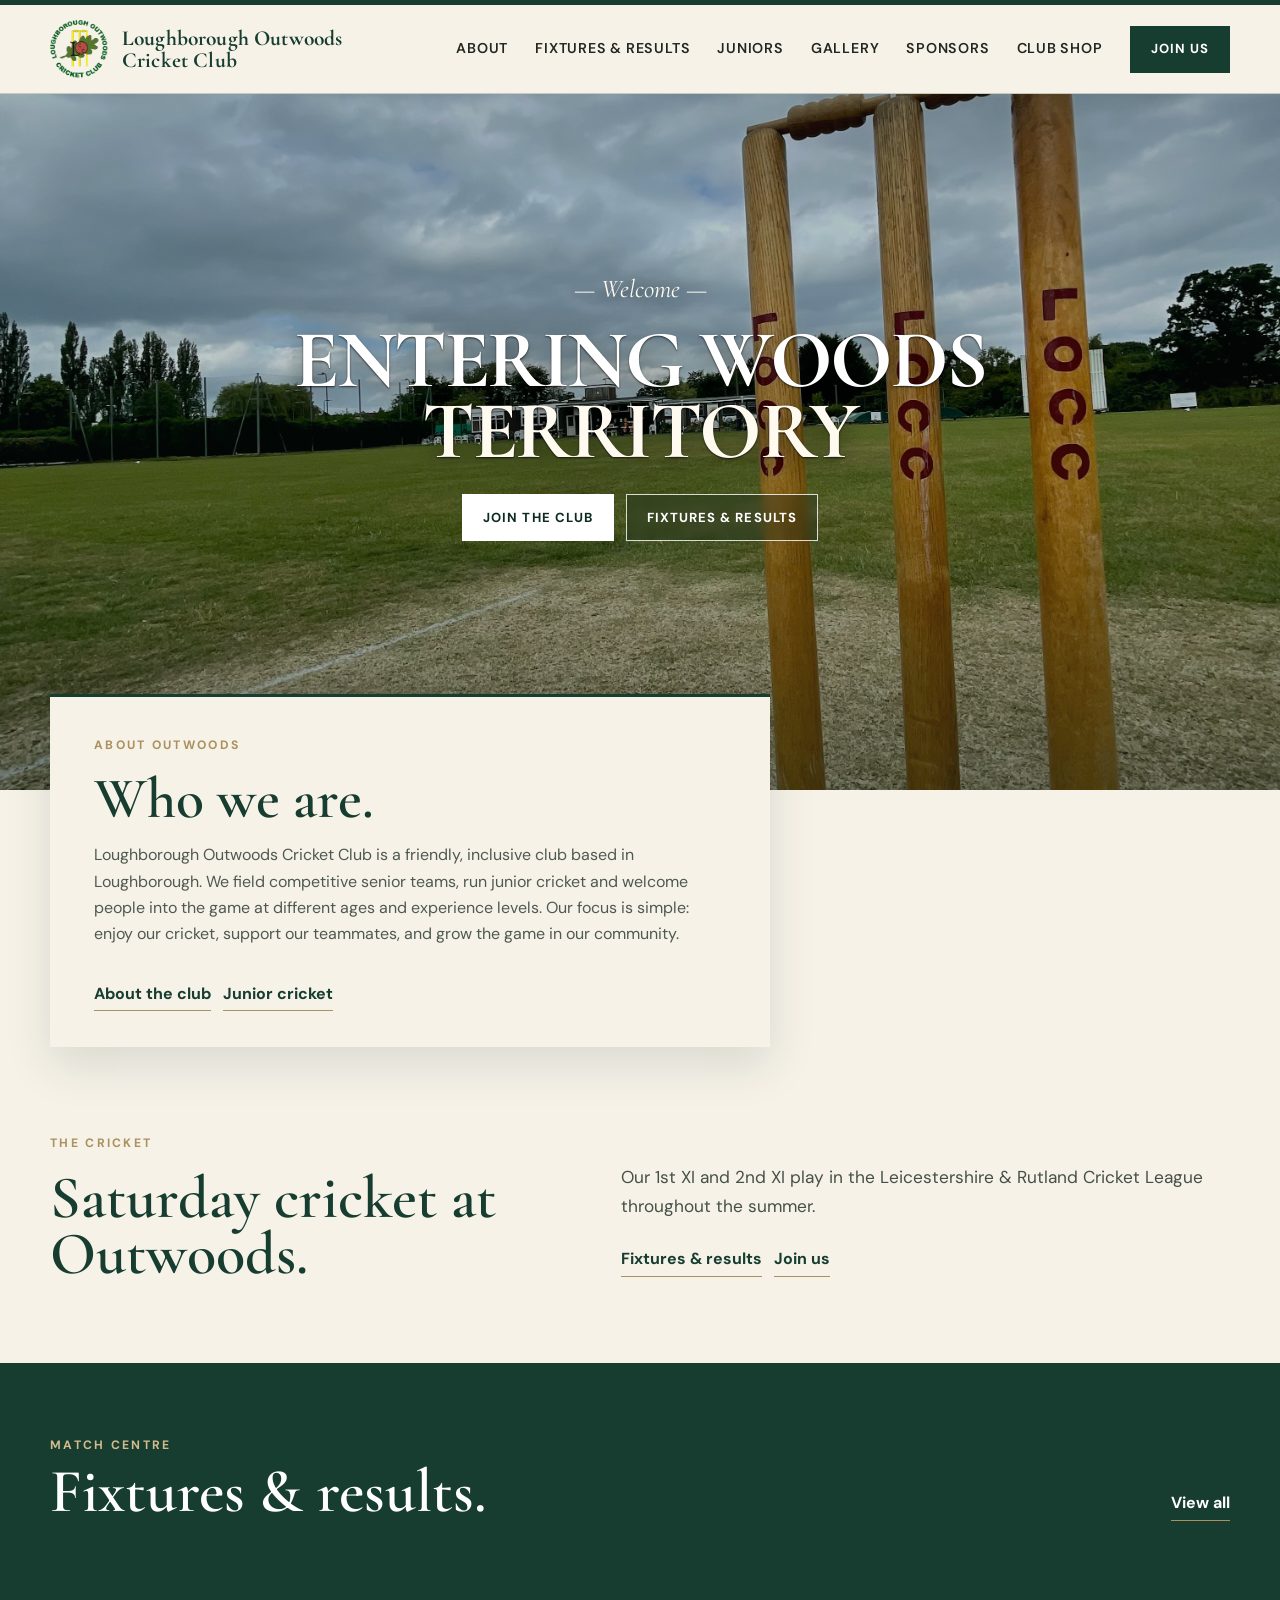
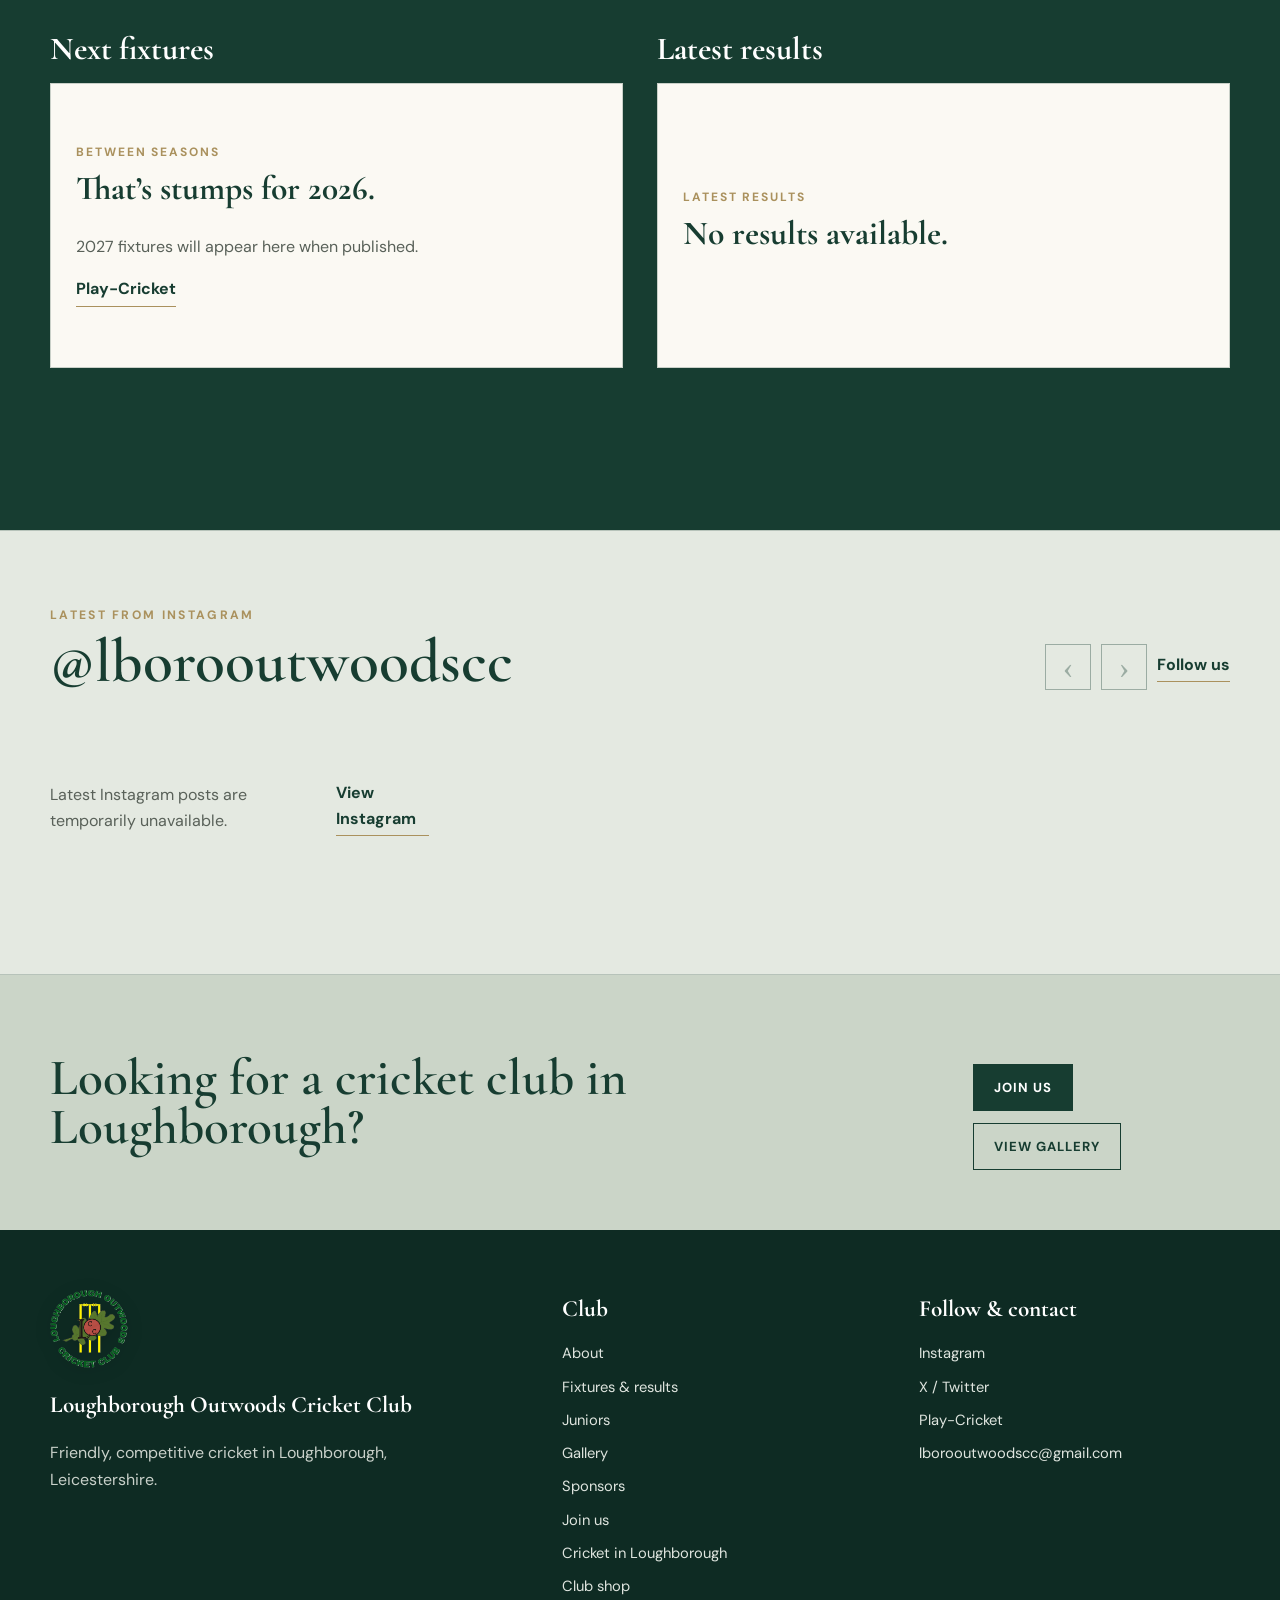
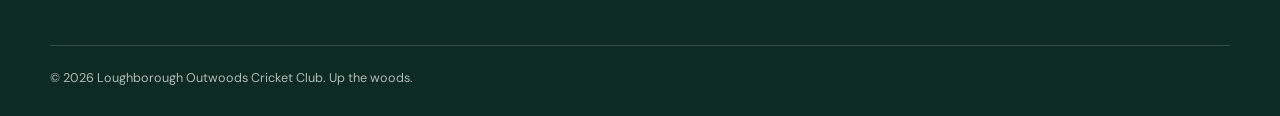
==== index.html @ c8606544 "Refine fixtures and results rounds" ====
<!doctype html>
<html lang="en-GB">
<head>
  <meta charset="utf-8" />
  <meta name="viewport" content="width=device-width,initial-scale=1" />
  <title>Loughborough Outwoods Cricket Club | Cricket in Loughborough</title>
  <meta name="description" content="Friendly, inclusive cricket in Loughborough with two senior Saturday teams and junior cricket at Nanpantan Sports Ground. New players and families are welcome." />
  <meta name="theme-color" content="#173d31" />
  <meta name="robots" content="index,follow" />
  <link rel="canonical" href="https://outwoodscc.co.uk/" />
  <link rel="icon" href="assets/images/logo/logo.png" type="image/png" />
  <link rel="apple-touch-icon" href="assets/images/logo/logo.png" />
  <meta property="og:title" content="Loughborough Outwoods Cricket Club" />
  <meta property="og:description" content="Friendly, competitive cricket in Loughborough. Senior and junior cricket at Outwoods." />
  <meta property="og:type" content="website" />
  <meta property="og:url" content="https://outwoodscc.co.uk/" />
  <meta property="og:image" content="https://outwoodscc.co.uk/assets/images/hero/Hero.jpg" />
  <meta property="og:image:alt" content="Loughborough Outwoods Cricket Club ground" />
  <meta name="twitter:card" content="summary_large_image" />
  <meta name="twitter:title" content="Loughborough Outwoods Cricket Club" />
  <meta name="twitter:description" content="Friendly, competitive cricket in Loughborough. Senior and junior cricket at Outwoods." />
  <meta name="twitter:image" content="https://outwoodscc.co.uk/assets/images/hero/Hero.jpg" />
  <link rel="stylesheet" href="assets/styles.css" />
  <link rel="stylesheet" href="assets/visual.css" />
  <link rel="stylesheet" href="assets/polish.css" />
  <link rel="stylesheet" href="assets/cricket.css" />
  <script type="application/ld+json">{"@context":"https://schema.org","@type":"SportsClub","name":"Loughborough Outwoods Cricket Club","sport":"Cricket","email":"lborooutwoodscc@gmail.com","url":"https://outwoodscc.co.uk/","sameAs":["https://www.instagram.com/lborooutwoodscc","https://x.com/lborooutwoodscc","https://loughboroughoutwoods.play-cricket.com/"],"address":{"@type":"PostalAddress","streetAddress":"Watermead Lane","addressLocality":"Loughborough","postalCode":"LE11 3TN","addressRegion":"Leicestershire","addressCountry":"GB"}}</script>
</head>
<body>
<a class="skip-link" href="#main">Skip to main content</a>
<div class="accent-rule"></div>
<header class="site-header"><div class="wrap nav"><a class="brand" href="index.html" aria-label="Loughborough Outwoods Cricket Club home" aria-current="page"><span class="brand-mark">LOCC</span><span class="brand-name">Loughborough Outwoods<br>Cricket Club</span></a><button class="menu-btn" aria-expanded="false" aria-label="Open navigation">Menu</button><nav class="nav-links" aria-label="Main navigation"><a href="about.html">About</a><a href="/cricket/">Fixtures &amp; Results</a><a href="/juniors/">Juniors</a><a href="gallery.html">Gallery</a><a href="sponsors.html">Sponsors</a><a href="https://iconsports.co.uk/my-club-zone/my-club-zone-cricket/loughborough-outwoods-cc-teamwear" target="_blank" rel="noreferrer">Club shop</a><a href="join.html" class="btn">Join us</a></nav></div></header>
<main id="main">
  <section class="home-hero" aria-label="Loughborough Outwoods Cricket Club home ground"><div class="home-hero-media"><img src="assets/images/hero/Hero.jpg" alt="Loughborough Outwoods Cricket Club ground and Outwoods stumps" fetchpriority="high" decoding="async" /></div><div class="wrap home-hero-inner"><span class="home-welcome">— Welcome —</span><h1 class="home-title"><span>Entering Woods</span><span class="woods-line">Territory</span></h1><div class="home-hero-actions"><a class="btn" href="join.html">Join the club</a><a class="btn light" href="https://loughboroughoutwoods.play-cricket.com/" target="_blank" rel="noreferrer">Fixtures &amp; results</a></div></div></section>
  <div class="home-about-wrap"><div class="home-about"><span class="kicker">About Outwoods</span><h2>Who we are.</h2><p>Loughborough Outwoods Cricket Club is a friendly, inclusive club based in Loughborough. We field competitive senior teams, run junior cricket and welcome people into the game at different ages and experience levels. Our focus is simple: enjoy our cricket, support our teammates, and grow the game in our community.</p><div class="hero-actions"><a class="text-link" href="about.html">About the club</a><a class="text-link" href="/juniors/">Junior cricket</a></div></div></div>
  <section class="home-intro"><div class="wrap home-intro-grid"><div class="home-copy"><span class="kicker">The cricket</span><h2>Saturday cricket at Outwoods.</h2></div><div class="home-intro-detail"><p class="lead">Our 1st XI and 2nd XI play in the Leicestershire &amp; Rutland Cricket League throughout the summer.</p><div class="hero-actions"><a class="text-link" href="https://loughboroughoutwoods.play-cricket.com/" target="_blank" rel="noreferrer">Fixtures &amp; results</a><a class="text-link" href="join.html">Join us</a></div></div></div></section>
  <section class="home-cricket" data-cricket-home aria-labelledby="home-cricket-title"><div class="wrap"><div class="home-section-head"><div><span class="kicker">Match centre</span><h2 id="home-cricket-title">Fixtures &amp; results.</h2></div><a class="text-link" href="/cricket/">View all</a></div><div class="home-rounds" data-home-match-grid><div class="cricket-loading">Loading fixtures and results…</div></div></div></section>
  <section class="home-instagram" data-instagram-feed data-feed-id="ApGbqhvJmQQHxa7rgjQ6">
    <div class="wrap">
      <div class="home-section-head"><div><span class="kicker">Latest from Instagram</span><h2>@lborooutwoodscc</h2></div><div class="instagram-head-actions"><button class="instagram-arrow" type="button" data-instagram-prev aria-label="Previous Instagram posts">‹</button><button class="instagram-arrow" type="button" data-instagram-next aria-label="Next Instagram posts">›</button><a class="text-link" href="https://www.instagram.com/lborooutwoodscc" target="_blank" rel="noreferrer">Follow us</a></div></div>
      <div class="instagram-track" data-instagram-track aria-live="polite"><p class="instagram-loading">Loading latest posts…</p></div>
    </div>
  </section>
  <section class="home-footer-cta"><div class="wrap"><h2>Looking for a cricket club in Loughborough?</h2><div class="hero-actions"><a class="btn" href="join.html">Join us</a><a class="btn light" href="gallery.html">View gallery</a></div></div></section>
</main>
<footer><div class="wrap footer-grid"><div><img class="logo-footer" src="assets/images/logo/logo.png" alt="Loughborough Outwoods Cricket Club logo" loading="lazy" decoding="async"><h3>Loughborough Outwoods Cricket Club</h3><p>Friendly, competitive cricket in Loughborough, Leicestershire.</p></div><div><h3>Club</h3><div class="footer-links"><a href="about.html">About</a><a href="/juniors/">Juniors</a><a href="gallery.html">Gallery</a><a href="sponsors.html">Sponsors</a><a href="join.html">Join us</a><a href="/cricket-club-loughborough/">Cricket in Loughborough</a><a href="https://iconsports.co.uk/my-club-zone/my-club-zone-cricket/loughborough-outwoods-cc-teamwear" target="_blank" rel="noreferrer">Club shop</a></div></div><div><h3>Follow &amp; contact</h3><div class="footer-links"><a href="https://www.instagram.com/lborooutwoodscc" target="_blank" rel="noreferrer">Instagram</a><a href="https://x.com/lborooutwoodscc" target="_blank" rel="noreferrer">X / Twitter</a><a href="https://loughboroughoutwoods.play-cricket.com/" target="_blank" rel="noreferrer">Play-Cricket</a><a href="mailto:lborooutwoodscc@gmail.com">lborooutwoodscc@gmail.com</a></div></div></div><div class="wrap micro">© <span data-year></span> Loughborough Outwoods Cricket Club. Up the woods.</div></footer>
<script src="assets/site.js"></script><script src="assets/cricket.js"></script>
</body></html>
---- assets/styles.css ----
@import url('https://fonts.googleapis.com/css2?family=Cormorant+Garamond:ital,wght@0,500;0,600;0,700;1,600&family=DM+Sans:wght@400;500;600;700&display=swap');

:root{
  --forest:#173d31;
  --forest-deep:#0e2b23;
  --sage:#cbd5c8;
  --sage-light:#e4e9e1;
  --ivory:#f6f2e8;
  --paper:#fbf9f3;
  --ink:#232721;
  --muted:#6f766e;
  --brass:#aa915d;
  --burgundy:#71343a;
  --rule:rgba(23,61,49,.22);
  --max:1180px;
}

*{box-sizing:border-box}
html{scroll-behavior:smooth}
body{margin:0;background:var(--ivory);color:var(--ink);font-family:'DM Sans',Arial,sans-serif;line-height:1.65;-webkit-font-smoothing:antialiased}
a{color:inherit}
img{max-width:100%;display:block}
.wrap{width:min(var(--max),calc(100% - 42px));margin:auto}

.accent-rule{height:5px;background:var(--forest)}
.site-header{position:sticky;top:0;z-index:30;background:rgba(246,242,232,.96);backdrop-filter:blur(12px);border-bottom:1px solid var(--rule)}
.nav{min-height:88px;display:flex;align-items:center;justify-content:space-between;gap:30px}
.brand{display:flex;align-items:center;gap:14px;text-decoration:none;color:var(--forest);font-weight:700;letter-spacing:.01em}
.brand-mark{width:58px;height:58px;background:url('images/logo/logo.png') center/contain no-repeat;flex:0 0 auto;font-size:0}
.brand-name{font-family:'Cormorant Garamond',Georgia,serif;font-size:1.34rem;line-height:1.05;font-weight:700}
.nav-links{display:flex;gap:27px;align-items:center;font-size:.89rem;font-weight:600;letter-spacing:.055em;text-transform:uppercase}
.nav-links a{text-decoration:none;position:relative}
.nav-links>a:not(.btn)::after{content:'';position:absolute;left:0;right:100%;bottom:-7px;height:1px;background:var(--forest);transition:right .2s ease}
.nav-links>a:not(.btn):hover::after{right:0}
.menu-btn{display:none;border:1px solid var(--forest);background:transparent;color:var(--forest);padding:10px 13px;font:inherit;font-weight:700;text-transform:uppercase;letter-spacing:.08em}

.btn{display:inline-flex;align-items:center;justify-content:center;min-height:47px;padding:11px 20px;border:1px solid var(--forest);background:var(--forest);color:#fff;text-decoration:none;font-size:.82rem;font-weight:700;text-transform:uppercase;letter-spacing:.08em;transition:background .2s,color .2s,transform .2s}
.btn:hover{background:var(--forest-deep);transform:translateY(-1px)}
.btn.light{background:transparent;color:var(--forest)}
.btn.light:hover{background:var(--forest);color:#fff}
.btn.sage{background:var(--sage);color:var(--forest);border-color:var(--sage)}
.btn.sage:hover{background:#b9c8b6}
.btn.brass{background:var(--brass);border-color:var(--brass);color:#fff}

.kicker{display:block;margin-bottom:17px;color:var(--brass);font-size:.76rem;font-weight:700;letter-spacing:.19em;text-transform:uppercase}
.display{font-family:'Cormorant Garamond',Georgia,serif;color:var(--forest);font-size:clamp(3.5rem,7vw,7rem);line-height:.86;letter-spacing:-.035em;margin:0;font-weight:600}
.display em{font-weight:600}
.lead{font-size:1.08rem;max-width:690px;color:#465047}

.hero-actions{display:flex;gap:12px;flex-wrap:wrap;margin-top:29px}
.heritage-hero{padding:62px 0 78px;overflow:hidden}
.heritage-hero-grid{display:grid;grid-template-columns:minmax(0,1fr) minmax(340px,.72fr);gap:76px;align-items:center}
.heritage-copy{padding:26px 0}
.heritage-title{font-family:'Cormorant Garamond',Georgia,serif;color:var(--forest);font-size:clamp(4.1rem,8.4vw,8.2rem);line-height:.76;letter-spacing:-.045em;font-weight:600;margin:0 0 30px}
.heritage-title span{display:block}
.heritage-title .territory{font-style:italic;color:var(--burgundy);margin-left:.45em}
.heritage-copy .hero-copy{font-size:1.1rem;max-width:590px;color:#465047}
.heritage-media{position:relative;padding:22px 0 22px 28px}
.heritage-photo{position:relative;max-width:460px;margin-left:auto;background:#fff;padding:12px;box-shadow:0 24px 55px rgba(20,43,35,.16)}
.heritage-photo img{width:100%;height:auto;max-height:650px;object-fit:contain;background:#ece9e0}
.heritage-photo::before{content:'';position:absolute;inset:24px auto -22px -28px;width:72%;background:var(--sage);z-index:-1}
.heritage-note{position:absolute;left:2px;bottom:7%;background:var(--forest);color:#fff;padding:12px 17px;font-family:'Cormorant Garamond',Georgia,serif;font-size:1.28rem;font-style:italic}

.club-strip{border-top:1px solid var(--rule);border-bottom:1px solid var(--rule);background:var(--paper)}
.club-strip-inner{min-height:82px;display:flex;align-items:center;justify-content:center;gap:34px;flex-wrap:wrap;color:var(--forest);font-size:.79rem;font-weight:700;letter-spacing:.11em;text-transform:uppercase;text-align:center}
.club-strip-inner span+span::before{content:'•';margin-right:34px;color:var(--brass)}

section{padding:84px 0}
.section-head{display:block;text-align:center;margin-bottom:44px}
.section-head h2,.section-title{font-family:'Cormorant Garamond',Georgia,serif;color:var(--forest);font-size:clamp(2.9rem,5.2vw,5rem);line-height:.92;letter-spacing:-.025em;margin:0;font-weight:600}
.section-head p{margin:14px auto 0;color:#586159;max-width:620px}

.intro-grid{display:grid;grid-template-columns:1.08fr .92fr;gap:72px;align-items:start}
.intro-copy p{font-size:1.1rem;margin-top:0}
.intro-aside{border-left:1px solid var(--brass);padding-left:28px}
.intro-aside p{margin:0 0 20px;color:#596159}
.text-link{color:var(--forest);font-weight:700;text-decoration:none;border-bottom:1px solid var(--brass);padding-bottom:3px}

.feature-row{display:grid;grid-template-columns:repeat(3,1fr);border-top:1px solid var(--rule);border-bottom:1px solid var(--rule)}
.feature{padding:32px 32px 32px 0}
.feature+.feature{border-left:1px solid var(--rule);padding-left:32px}
.feature h3{font-family:'Cormorant Garamond',Georgia,serif;color:var(--forest);font-size:1.75rem;margin:0 0 10px;font-weight:700}
.feature p{margin:0;color:#626a62}

.sage-section{background:var(--sage-light)}
.dark-section{background:var(--forest);color:#fff}
.dark-section .kicker{color:#d2bc8b}.dark-section .section-title,.dark-section h2{color:#fff}.dark-section p{color:#e1e7e1}
.two-col{display:grid;grid-template-columns:1fr 1fr;gap:72px;align-items:start}
.editorial-block{padding-top:7px}
.editorial-block h3{font-family:'Cormorant Garamond',Georgia,serif;color:var(--forest);font-size:2.2rem;line-height:1;margin:0 0 17px}
.dark-section .editorial-block h3{color:#fff}
.editorial-block p{max-width:520px}

.gallery{display:grid;grid-template-columns:1.2fr .8fr .8fr;grid-auto-rows:230px;gap:14px}
.gallery .ph{position:relative;background:#e5e3dc;overflow:hidden;border:1px solid var(--rule)}
.gallery .ph:first-child{grid-row:span 2}
.placeholder{height:100%;display:grid;place-items:center;color:#7c827b;text-transform:uppercase;letter-spacing:.1em;font-size:.74rem}
.gallery img{width:100%;height:100%;object-fit:cover}

.page-hero{padding:86px 0 58px;border-bottom:1px solid var(--rule);background:var(--paper);text-align:center}
.page-hero h1{font-family:'Cormorant Garamond',Georgia,serif;color:var(--forest);font-size:clamp(4rem,8vw,7.2rem);line-height:.86;letter-spacing:-.035em;margin:0 0 25px;font-weight:600}
.page-hero p{font-size:1.12rem;max-width:760px;color:#596159;margin-left:auto;margin-right:auto}

.panel{background:var(--paper);border-top:2px solid var(--forest);padding:30px 0}
.panel h3{font-family:'Cormorant Garamond',Georgia,serif;color:var(--forest);font-size:2.15rem;line-height:1;margin:0 0 15px}
.panel p{max-width:550px}.panel+.panel{margin-top:26px}
.panel.sage-panel{background:transparent;border-color:var(--brass)}

.link-cards{display:grid;grid-template-columns:repeat(3,1fr);gap:16px}
.link-card{background:var(--paper);border:1px solid var(--rule);padding:28px;text-decoration:none;transition:transform .18s,box-shadow .18s}
.link-card:hover{transform:translateY(-3px);box-shadow:0 12px 30px rgba(20,43,35,.08)}
.link-card h3{font-family:'Cormorant Garamond',Georgia,serif;color:var(--forest);font-size:1.8rem;margin:0 0 8px}
.link-card p{margin:0;color:#626a62}

.demo-form{display:grid;grid-template-columns:1fr 1fr;gap:18px}
.field{display:grid;gap:7px}.field.full{grid-column:1/-1}.field label{font-size:.79rem;font-weight:700;letter-spacing:.06em;text-transform:uppercase;color:var(--forest)}
.field input,.field select,.field textarea{width:100%;border:1px solid #aeb7ae;background:var(--paper);padding:13px 14px;font:inherit;color:var(--ink);border-radius:0}
.field input:focus,.field select:focus,.field textarea:focus{outline:2px solid var(--sage);border-color:var(--forest)}
.note{font-size:.86rem;color:var(--muted)}

.cta-band{background:var(--sage);border:0}
.cta-inner{display:grid;grid-template-columns:1fr auto;align-items:center;gap:50px}
.cta-inner h2{font-family:'Cormorant Garamond',Georgia,serif;color:var(--forest);font-size:clamp(3rem,5vw,5rem);line-height:.9;margin:0;font-weight:600}
.cta-inner p{max-width:450px;margin:0 0 16px}

.gallery-page-section{padding-top:64px}
.gallery-thumbs{columns:3;column-gap:18px}
.gallery-thumb{display:block;width:100%;margin:0 0 18px;padding:0;border:0;background:transparent;cursor:zoom-in;break-inside:avoid;overflow:hidden}
.gallery-thumb img{width:100%;height:auto;display:block;transition:transform .25s ease,opacity .25s ease}
.gallery-thumb:hover img{transform:scale(1.015);opacity:.93}
.gallery-follow{text-align:center;margin-top:36px}
.lightbox[hidden]{display:none}
.lightbox{position:fixed;inset:0;z-index:1000;background:rgba(7,18,14,.94);display:grid;grid-template-columns:84px minmax(0,1fr) 84px;align-items:center;padding:28px;color:#fff}
.lightbox-figure{margin:0;text-align:center;min-width:0}
.lightbox-figure img{display:block;max-width:100%;max-height:82vh;width:auto;height:auto;margin:0 auto;object-fit:contain;box-shadow:0 18px 50px rgba(0,0,0,.32)}
.lightbox-figure figcaption{margin-top:12px;font-size:.8rem;letter-spacing:.12em;color:#d7ddd8}
.lightbox-close,.lightbox-nav{border:0;background:transparent;color:#fff;cursor:pointer;font-family:Georgia,serif}
.lightbox-close{position:absolute;top:18px;right:24px;font-size:2.5rem;line-height:1;padding:8px}
.lightbox-nav{font-size:4.5rem;line-height:1;opacity:.8;padding:20px 8px}
.lightbox-nav:hover,.lightbox-close:hover{opacity:1;color:#d4bd89}
.lightbox-open{overflow:hidden}

footer{background:var(--forest-deep);color:#e7ebe5;padding:60px 0 28px}
.footer-grid{display:grid;grid-template-columns:1.5fr 1fr 1fr;gap:46px}
.logo-footer{width:78px;height:78px;object-fit:contain;margin-bottom:18px;filter:drop-shadow(0 3px 8px rgba(0,0,0,.18))}
.footer-grid h3{font-family:'Cormorant Garamond',Georgia,serif;color:#fff;font-size:1.45rem;margin:0 0 13px}
.footer-grid p{color:#c9d1ca;max-width:390px}
.footer-links{display:grid;gap:9px}
.footer-links a{color:#dfe5df;text-decoration:none;font-size:.92rem}
.footer-links a:hover{color:#fff;text-decoration:underline}
.micro{border-top:1px solid rgba(255,255,255,.15);padding-top:22px;margin-top:46px;font-size:.79rem;color:#aebbb2}

@media(max-width:900px){
  .nav-links{display:none;position:absolute;top:88px;left:0;right:0;background:var(--ivory);border-bottom:1px solid var(--rule);padding:24px;flex-direction:column;align-items:flex-start}
  .nav-links.open{display:flex}.menu-btn{display:block}
  .heritage-hero-grid,.intro-grid,.two-col{grid-template-columns:1fr;gap:34px}
  .heritage-media{max-width:560px;width:100%;margin:auto}.heritage-photo{margin:auto}
  .feature-row,.link-cards{grid-template-columns:1fr}.feature+.feature{border-left:0;border-top:1px solid var(--rule);padding-left:0}.feature{padding:26px 0}
  .gallery{grid-template-columns:1fr 1fr}.gallery .ph:first-child{grid-column:1/-1;grid-row:span 1;height:360px}
  .cta-inner{grid-template-columns:1fr}.footer-grid{grid-template-columns:1fr 1fr}.footer-grid>div:first-child{grid-column:1/-1}
  .gallery-thumbs{columns:2}.lightbox{grid-template-columns:64px minmax(0,1fr) 64px;padding:20px}.lightbox-nav{font-size:3.5rem}
}

@media(max-width:560px){
  .wrap{width:min(var(--max),calc(100% - 28px))}.brand-name{display:none}.brand-mark{width:52px;height:52px}.nav{min-height:78px}.nav-links{top:78px}
  .heritage-hero{padding:40px 0 58px}.heritage-title{font-size:clamp(4rem,18vw,6rem)}.heritage-title .territory{margin-left:.15em}.heritage-media{padding-left:12px}.heritage-photo::before{left:-12px;bottom:-14px}.heritage-note{left:-2px;font-size:1.1rem}
  .club-strip-inner{display:grid;gap:0;padding:16px 0}.club-strip-inner span{padding:6px}.club-strip-inner span+span::before{display:none}
  section{padding:62px 0}.gallery{grid-template-columns:1fr;grid-auto-rows:270px}.gallery .ph:first-child{grid-column:auto;height:auto}
  .demo-form{grid-template-columns:1fr}.field.full{grid-column:auto}.hero-actions{display:grid}.btn{width:100%}.footer-grid{grid-template-columns:1fr}.footer-grid>div:first-child{grid-column:auto}
  .gallery-thumbs{columns:1}.lightbox{grid-template-columns:44px minmax(0,1fr) 44px;padding:14px}.lightbox-nav{font-size:2.8rem;padding:10px 2px}.lightbox-close{top:8px;right:10px;font-size:2.2rem}.lightbox-figure img{max-height:78vh}
}
---- assets/visual.css ----
/* Homepage: streamlined heritage editorial treatment */
.home-hero{position:relative;min-height:74vh;display:flex;align-items:flex-start;overflow:hidden;background:var(--forest-deep);color:#fff}
.home-hero-media{position:absolute;inset:0;z-index:0}
.home-hero-media::after{content:'';position:absolute;inset:0;background:linear-gradient(180deg,rgba(8,26,21,.34) 0%,rgba(8,26,21,.18) 40%,rgba(8,26,21,.52) 100%)}
.home-hero-media img{width:100%;height:100%;object-fit:cover;object-position:center 54%}
.home-hero-inner{position:relative;z-index:1;width:100%;padding:90px 0 165px;text-align:center}
.home-welcome{display:block;margin-bottom:15px;font-family:'Cormorant Garamond',Georgia,serif;font-size:clamp(1.25rem,2vw,1.75rem);font-style:italic;color:#fffaf0;text-shadow:0 3px 18px rgba(0,0,0,.42)}
.home-title{margin:0 auto;color:#fff;font-family:'Cormorant Garamond',Georgia,serif;font-size:clamp(3rem,6.4vw,6.35rem);line-height:.86;letter-spacing:-.03em;font-weight:700;text-transform:uppercase;text-shadow:0 5px 28px rgba(0,0,0,.58),0 1px 2px rgba(0,0,0,.7)}
.home-title span{display:block}.home-title .woods-line{color:#fffaf0}
.home-hero-actions{display:flex;justify-content:center;gap:12px;flex-wrap:wrap;margin-top:28px}
.home-hero .btn{border-color:#fff;background:#fff;color:var(--forest-deep)}
.home-hero .btn:hover{background:var(--ivory);color:var(--forest-deep)}
.home-hero .btn.light{background:rgba(10,31,25,.28);border-color:rgba(255,255,255,.82);color:#fff;backdrop-filter:blur(4px)}
.home-hero .btn.light:hover{background:#fff;color:var(--forest-deep)}
.home-about-wrap{position:relative;z-index:3;margin-top:-96px}
.home-about{width:min(720px,calc(100% - 52px));margin-left:max(26px,calc((100vw - var(--max))/2));background:var(--ivory);border-top:3px solid var(--forest);padding:38px 44px 36px;box-shadow:0 18px 44px rgba(18,42,33,.12)}
.home-about h2{font-family:'Cormorant Garamond',Georgia,serif;color:var(--forest);font-size:clamp(2.6rem,4.5vw,4rem);line-height:.94;margin:0 0 16px;font-weight:600}
.home-about p{font-size:1rem;max-width:650px;margin:0 0 15px;color:#4f5951}
.home-about .text-link{display:inline-block;margin-top:4px}
.home-intro{padding-top:86px;padding-bottom:82px}
.home-intro-grid{display:grid;grid-template-columns:.9fr 1.1fr;gap:72px;align-items:center}
.home-copy h2{font-family:'Cormorant Garamond',Georgia,serif;color:var(--forest);font-size:clamp(2.8rem,4.7vw,4.8rem);line-height:.92;margin:0;font-weight:600}
.home-intro-detail{padding-top:26px}
.home-intro-detail .lead{margin-top:0;margin-bottom:0}
.home-intro-detail .hero-actions{margin-top:26px}

/* Dynamic Instagram */
.home-instagram{padding:74px 0;background:var(--sage-light);border-top:1px solid var(--rule);border-bottom:1px solid var(--rule)}
.home-section-head{display:flex;align-items:flex-end;justify-content:space-between;gap:28px;margin-bottom:28px}
.home-section-head .kicker{margin-bottom:9px}
.home-section-head h2{font-family:'Cormorant Garamond',Georgia,serif;color:var(--forest);font-size:clamp(2.7rem,4.8vw,4.6rem);line-height:.92;margin:0;font-weight:600}
.instagram-head-actions{display:flex;align-items:center;gap:10px;flex-wrap:wrap;justify-content:flex-end}
.instagram-arrow{width:46px;height:46px;border:1px solid var(--forest);background:transparent;color:var(--forest);font-family:Georgia,serif;font-size:2rem;line-height:1;cursor:pointer;display:grid;place-items:center}
.instagram-arrow:hover{background:var(--forest);color:#fff}.instagram-arrow:disabled{opacity:.35;cursor:default}
.instagram-track{display:grid;grid-auto-flow:column;grid-auto-columns:calc((100% - 44px)/3);gap:22px;overflow-x:auto;scroll-snap-type:x mandatory;scrollbar-width:none;padding-bottom:2px}
.instagram-track::-webkit-scrollbar{display:none}
.instagram-card{display:block;position:relative;aspect-ratio:1/1;overflow:hidden;background:var(--paper);border:1px solid var(--rule);scroll-snap-align:start;text-decoration:none}
.instagram-card img{width:100%;height:100%;object-fit:cover;transition:transform .28s ease,opacity .28s ease}
.instagram-card:hover img{transform:scale(1.02);opacity:.94}
.instagram-card::after{content:'↗';position:absolute;right:12px;bottom:12px;width:32px;height:32px;display:grid;place-items:center;background:rgba(14,43,35,.88);color:#fff;font-size:.95rem}
.instagram-loading,.instagram-error{margin:0;color:#596159;grid-column:1/-1}

/* Homepage gallery teaser */
.home-gallery-preview{padding:62px 0 78px;background:var(--paper)}
.home-gallery-preview-head{display:flex;align-items:center;justify-content:space-between;gap:24px;margin-bottom:22px}
.home-gallery-preview-head .kicker{margin:0}
.home-gallery-preview-grid{display:grid;grid-template-columns:1fr 1fr;gap:22px;align-items:start}
.home-gallery-preview-grid a{display:block;overflow:hidden;background:var(--ivory);border:1px solid var(--rule)}
.home-gallery-preview-grid img{display:block;width:100%;height:360px;object-fit:cover;transition:transform .28s ease}
.home-gallery-preview-grid a:hover img{transform:scale(1.015)}
.home-footer-cta{padding:60px 0;background:var(--sage)}
.home-footer-cta .wrap{display:flex;align-items:center;justify-content:space-between;gap:32px}
.home-footer-cta h2{font-family:'Cormorant Garamond',Georgia,serif;color:var(--forest);font-size:clamp(2.5rem,4vw,4rem);line-height:.95;margin:0;font-weight:600}

/* Dedicated gallery */
.gallery-page-section{padding-top:62px;padding-bottom:78px;background:var(--paper)}
.gallery-follow{margin-top:38px;padding-top:28px;border-top:1px solid var(--rule);display:flex;align-items:center;justify-content:center;gap:18px;flex-wrap:wrap;text-align:center}
.gallery-follow p{margin:0;color:#596159}

/* Sponsor showcase */
.sponsor-showcase-section{padding-top:62px;padding-bottom:84px}
.sponsor-showcase{display:grid;grid-template-columns:repeat(2,minmax(0,1fr));gap:0 64px;border-top:1px solid var(--rule)}
.sponsor-mark{min-height:250px;display:flex;align-items:center;justify-content:center;padding:36px 24px;border-bottom:1px solid var(--rule)}
.sponsor-mark img{display:block;max-width:88%;max-height:185px;width:auto;height:auto;object-fit:contain}
.sponsorship-section{padding-top:78px;padding-bottom:78px}
.sponsorship-section .two-col{align-items:start}
.sponsorship-section .editorial-block{padding-top:0}
.sponsor-simple-list{list-style:none;padding:0;margin:25px 0 30px;border-top:1px solid rgba(255,255,255,.18)}
.sponsor-simple-list li{padding:13px 0;border-bottom:1px solid rgba(255,255,255,.18);color:#e2e8e3}
.sponsor-contact-light a{color:#fff}

/* About page */
.about-simple{max-width:800px;text-align:center}
.about-simple .kicker{text-align:center;margin-bottom:24px}
.about-lead{margin:0 auto;font-size:1.12rem;line-height:1.8;color:#4f5951;max-width:760px}
.about-simple .values-list{max-width:700px;margin:0 auto;text-align:left}
.values-list{display:grid;gap:14px;margin-top:24px}.value-item{padding-top:14px;border-top:1px solid var(--rule)}.value-item strong{display:block;color:var(--forest);font-family:'Cormorant Garamond',Georgia,serif;font-size:1.45rem;margin-bottom:3px}.value-item span{color:#5e675f}
.contacts-grid{display:grid;grid-template-columns:repeat(4,1fr);gap:30px}.contacts-grid-seven{align-items:start}.contact-person{border-top:1px solid var(--brass);padding-top:16px;min-width:0}.contact-person .role{font-size:.72rem;font-weight:700;letter-spacing:.1em;text-transform:uppercase;color:var(--muted)}.contact-person h3{font-family:'Cormorant Garamond',Georgia,serif;color:var(--forest);font-size:1.65rem;line-height:1;margin:7px 0 8px}.contact-person p{margin:4px 0;color:#646c65;font-size:.87rem;overflow-wrap:anywhere}.contact-person a{text-decoration:none}.contact-person a:hover{text-decoration:underline}
.map-frame{width:100%;height:470px;border:1px solid var(--rule);background:#ddd;overflow:hidden}.map-frame iframe{width:100%;height:100%;border:0;display:block}.map-actions{margin-top:18px;text-align:center}

/* Join page */
.join-simple{max-width:1100px;margin:auto}
.join-primary-grid{display:grid;grid-template-columns:1fr 1fr;gap:28px;align-items:stretch}
.join-primary-card{background:var(--sage-light);border-top:2px solid var(--forest);padding:34px 36px;min-height:100%;display:flex;flex-direction:column}
.join-primary-card .kicker{margin-bottom:18px}
.join-primary-card h2{font-family:'Cormorant Garamond',Georgia,serif;color:var(--forest);font-size:clamp(2.7rem,4.5vw,4.4rem);line-height:.95;margin:0 0 14px;font-weight:600}
.join-primary-card p{margin:0;color:#596159;max-width:520px}
.whatsapp-panel{margin-top:26px;display:grid;grid-template-columns:210px 1fr;gap:28px;align-items:center}
.whatsapp-panel img{width:210px;height:210px;object-fit:contain;background:#fff;padding:10px;display:block;border:1px solid var(--rule)}
.whatsapp-btn{background:#1f7a4d;border-color:#1f7a4d}.whatsapp-btn:hover{background:#17613d}
.instagram-primary{justify-content:center}.instagram-primary .instagram-btn{margin-top:28px;align-self:flex-start}
.join-secondary{margin-top:58px;padding-top:32px;border-top:1px solid var(--rule)}
.join-secondary>.kicker{text-align:center;margin-bottom:22px}
.join-secondary-list{max-width:900px;margin:0 auto;display:grid;grid-template-columns:1.2fr 1fr 1fr;border-top:1px solid var(--rule)}
.contact-line{padding:20px 24px;border-bottom:1px solid var(--rule);display:flex;flex-direction:column;gap:5px;min-width:0}
.contact-line+.contact-line{border-left:1px solid var(--rule)}
.contact-line strong{font-family:'Cormorant Garamond',Georgia,serif;color:var(--forest);font-size:1.28rem;line-height:1.1;margin-bottom:3px}
.contact-line span,.contact-line a{display:block;font-size:.94rem;line-height:1.5;color:#5d665e;text-decoration:none;overflow-wrap:anywhere}
.contact-line a:hover{text-decoration:underline;color:var(--forest)}

@media(max-width:900px){
  .home-hero{min-height:66vh}.home-hero-inner{padding:74px 0 145px}.home-about-wrap{margin-top:-78px}.home-about{width:min(680px,calc(100% - 34px));margin:0 auto;padding:34px 32px}.home-intro-grid{grid-template-columns:1fr;gap:30px;align-items:start}.home-intro-detail{padding-top:0}.home-footer-cta .wrap{align-items:flex-start;flex-direction:column}
  .home-section-head{align-items:flex-end}.instagram-track{grid-auto-columns:calc((100% - 22px)/2)}
  .sponsor-showcase{grid-template-columns:1fr 1fr;gap:0 32px}.sponsor-mark{min-height:220px}.sponsor-mark img{max-height:160px}
  .contacts-grid{grid-template-columns:repeat(2,1fr)}
  .map-frame{height:380px}
  .join-primary-grid{grid-template-columns:1fr}.instagram-primary{min-height:280px}.join-secondary-list{grid-template-columns:1fr 1fr}.contact-line:nth-child(3){grid-column:1/-1;border-left:0}.contact-line:nth-child(2){border-left:1px solid var(--rule)}
}
@media(max-width:560px){
  .home-hero{min-height:68vh}.home-hero-media img{object-position:57% center}.home-hero-inner{padding:64px 0 135px}.home-title{font-size:clamp(2.8rem,12.5vw,4.1rem)}.home-welcome{font-size:1.25rem}.home-about-wrap{margin-top:-70px}.home-about{width:calc(100% - 24px);padding:28px 22px}.home-intro{padding-top:64px;padding-bottom:64px}
  .home-instagram{padding:56px 0}.home-section-head{align-items:flex-start;flex-direction:column}.instagram-head-actions{justify-content:flex-start}.instagram-track{grid-auto-columns:86%}
  .home-gallery-preview{padding:52px 0 58px}.home-gallery-preview-grid{grid-template-columns:1fr;gap:14px}.home-gallery-preview-head{align-items:flex-start}.home-gallery-preview-grid img{height:250px}
  .gallery-follow{align-items:center;flex-direction:column}
  .sponsor-showcase{grid-template-columns:1fr;border-top:0}.sponsor-mark{min-height:190px;padding:28px 10px;border-top:1px solid var(--rule);border-bottom:0}.sponsor-mark:last-child{border-bottom:1px solid var(--rule)}.sponsor-mark img{max-width:94%;max-height:145px}
  .contacts-grid{grid-template-columns:1fr;gap:24px}.map-frame{height:330px}
  .join-primary-card{padding:26px 22px}.whatsapp-panel{grid-template-columns:1fr;text-align:center}.whatsapp-panel img{width:210px;height:210px;margin:auto}.whatsapp-panel .btn,.instagram-primary .instagram-btn{width:100%}.instagram-primary{min-height:0}
  .join-secondary-list{grid-template-columns:1fr}.contact-line,.contact-line:nth-child(2),.contact-line:nth-child(3){grid-column:auto;border-left:0}
}
---- assets/polish.css ----
/* Final site polish: active navigation, accessibility, responsive rhythm and 404 */
.nav-links a[aria-current="page"]{color:var(--forest);font-weight:700}
.nav-links>a[aria-current="page"]:not(.btn)::after{right:0;height:2px}
.nav-links .btn[aria-current="page"]{background:var(--forest-deep);border-color:var(--forest-deep)}

.skip-link{position:fixed;left:14px;top:14px;z-index:2000;padding:10px 14px;background:var(--forest-deep);color:#fff;text-decoration:none;transform:translateY(-180%);transition:transform .18s ease}
.skip-link:focus{transform:translateY(0)}

:focus-visible{outline:3px solid var(--brass);outline-offset:4px}
.gallery-thumb:focus-visible,.instagram-arrow:focus-visible,.lightbox-close:focus-visible,.lightbox-nav:focus-visible{outline-color:#d6bd86}

.page-hero .wrap,.about-simple{max-width:980px}
.section-head{max-width:980px;margin-left:auto;margin-right:auto;text-align:center}
.section-head>div{width:100%;margin-inline:auto}
.section-head .kicker,.section-head h2,.section-head p{text-align:center}
.page-hero p{margin-top:16px;margin-bottom:0}

/* About: give the core club description a little more visual weight. */
.about-lead{font-size:1.24rem;line-height:1.72;color:#36443b;font-weight:500;max-width:820px}

/* Sponsors: denser, larger logo presentation with no divider lines. */
.sponsor-showcase-section{padding-top:48px;padding-bottom:56px}
.sponsor-showcase{gap:24px 38px;border-top:0}
.sponsor-mark{min-height:190px;padding:20px 16px;border-bottom:0}
.sponsor-mark img{max-width:96%;max-height:215px}

/* Keep sponsorship information visually part of the page rather than reading as a second footer. */
.sponsor-info-section{background:var(--sage-light);color:var(--ink);border-top:1px solid var(--rule);padding-top:66px;padding-bottom:70px}
.sponsor-info-section .kicker{color:var(--brass)}
.sponsor-info-section .section-title{color:var(--forest)}
.sponsor-info-section p{color:#4f5951}
.sponsor-info-section .two-col{gap:64px}
.sponsor-info-section .sponsor-contact-light{border-left:1px solid var(--brass);padding-left:46px}
.sponsor-info-section .sponsor-contact-light a{color:var(--forest)}
.sponsor-info-section .sponsor-simple-list{border-top:1px solid var(--rule)}
.sponsor-info-section .sponsor-simple-list li{color:#4f5951;border-bottom:1px solid var(--rule)}

/* Prevent layout shift while remote Instagram images arrive. */
.instagram-card img{aspect-ratio:1/1}
.instagram-loading,.instagram-error{min-height:180px;display:flex;align-items:center}

/* Give interactive gallery thumbnails a visible keyboard state without changing the visual design. */
.gallery-thumb{border-radius:0}

.error-page{min-height:62vh;display:grid;place-items:center;text-align:center;background:var(--paper);padding:90px 0}
.error-inner{max-width:760px;margin:auto}
.error-code{display:block;margin-bottom:10px;color:var(--brass);font-size:.8rem;font-weight:700;letter-spacing:.2em;text-transform:uppercase}
.error-page h1{font-family:'Cormorant Garamond',Georgia,serif;color:var(--forest);font-size:clamp(3.6rem,8vw,7rem);line-height:.88;letter-spacing:-.035em;margin:0 0 22px;font-weight:600}
.error-page p{max-width:600px;margin:0 auto;color:#596159;font-size:1.06rem}
.error-actions{display:flex;justify-content:center;gap:12px;flex-wrap:wrap;margin-top:30px}

@media(max-width:900px){
  .nav-links a[aria-current="page"]:not(.btn)::after{display:none}
  .nav-links a[aria-current="page"]:not(.btn){border-left:3px solid var(--brass);padding-left:12px}
  .sponsor-mark{min-height:170px}
  .sponsor-mark img{max-height:185px}
  .sponsor-info-section .two-col{gap:42px}
  .sponsor-info-section .sponsor-contact-light{padding-left:34px}
}

@media(max-width:560px){
  section{padding-top:66px;padding-bottom:66px}
  .page-hero{padding-top:68px;padding-bottom:48px}
  .page-hero h1{margin-bottom:18px}
  .about-lead{font-size:1.12rem;line-height:1.7}
  .sponsor-showcase-section{padding-top:36px;padding-bottom:44px}
  .sponsor-showcase{gap:8px}
  .sponsor-mark{min-height:150px;padding:18px 8px;border:0!important}
  .sponsor-mark img{max-width:96%;max-height:150px}
  .sponsor-info-section{padding-top:54px;padding-bottom:58px}
  .sponsor-info-section .sponsor-contact-light{border-left:0;border-top:1px solid var(--brass);padding-left:0;padding-top:34px}
  .error-page{padding:70px 0}
}

@media(prefers-reduced-motion:reduce){
  html{scroll-behavior:auto}
  *,*::before,*::after{scroll-behavior:auto!important;transition-duration:.001ms!important;animation-duration:.001ms!important;animation-iteration-count:1!important}
}
---- assets/cricket.css ----
.home-cricket{background:var(--forest);color:#fff;padding:72px 0 78px}
.home-cricket .kicker{color:#d2bc8b}.home-cricket h2{color:#fff}.home-cricket .text-link{color:#fff}
.home-rounds,.round-summary{display:grid;grid-template-columns:1fr 1fr;gap:34px}
.home-round>h3,.round-summary>section>h2,.team-section-title{font-family:'Cormorant Garamond',Georgia,serif;color:inherit;font-size:2rem;line-height:1;margin:0 0 18px}
.round-summary>section>h2,.team-section-title{color:var(--forest)}
.round-card-grid{display:grid;gap:14px}
.match-card{background:var(--paper);color:var(--ink);border:1px solid var(--rule);padding:25px;min-width:0}
.match-card-featured{padding:34px}.match-card-empty{display:flex;flex-direction:column;align-items:flex-start;justify-content:center;min-height:285px}
.match-card-empty h3{font-family:'Cormorant Garamond',Georgia,serif;color:var(--forest);font-size:2.1rem;line-height:1;margin:9px 0 12px}.match-card-empty p{max-width:510px;color:#596159}
.match-card-top{display:flex;justify-content:space-between;align-items:center;gap:16px}
.match-eyebrow{color:var(--brass);font-size:.75rem;font-weight:700;letter-spacing:.16em;text-transform:uppercase}
.team-pill{border:1px solid var(--rule);padding:5px 9px;color:var(--forest);font-size:.72rem;font-weight:700;letter-spacing:.08em;text-transform:uppercase}
.match-date{margin:22px 0 12px;color:#657067;font-size:.86rem;font-weight:600;text-transform:uppercase;letter-spacing:.04em}
.match-sides{display:grid;grid-template-columns:minmax(0,1fr) 25px minmax(0,1fr);align-items:center;gap:8px;font-family:'Cormorant Garamond',Georgia,serif;color:var(--forest);font-size:clamp(1.5rem,3vw,2.3rem);line-height:1.02}
.match-sides span{text-align:center;color:var(--brass);font-size:1rem}.match-sides strong:last-child{text-align:right}
.match-meta,.result-description{color:#596159;font-size:.9rem;margin:18px 0}.match-card .text-link{display:inline-block;color:var(--forest)}
.is-matchday{border-top:5px solid var(--brass)}
.score-lines{display:grid;gap:5px;margin:18px 0}.score-lines div{display:grid;grid-template-columns:1fr auto;gap:20px;align-items:baseline;font-size:1rem}.score-lines b{font-family:'Cormorant Garamond',Georgia,serif;color:var(--forest);font-size:2rem;line-height:1}
.result-mark{width:40px;height:40px;display:grid;place-items:center;background:var(--forest);color:#fff;font-size:.83rem;font-weight:800}.result-l{background:var(--burgundy)}.result-d,.result-t{background:var(--brass)}
.cricket-hero{background:var(--forest);color:#fff;padding:62px 0 46px}.cricket-hero h1{font-family:'Cormorant Garamond',Georgia,serif;font-size:clamp(4rem,8vw,7.4rem);line-height:.84;letter-spacing:-.035em;margin:0;color:#fff}
.team-switch{display:flex;margin-top:34px}.team-switch button{min-width:125px;border:1px solid rgba(255,255,255,.42);background:transparent;color:#fff;padding:12px 20px;font:inherit;font-weight:700;cursor:pointer}.team-switch button+button{border-left:0}.team-switch button[aria-pressed="true"]{background:var(--ivory);color:var(--forest)}
.cricket-dashboard{padding-top:46px}.cricket-tabs{display:flex;border-bottom:1px solid var(--rule);margin-top:50px;overflow-x:auto}.cricket-tabs button{border:0;background:transparent;padding:17px 24px;font:inherit;font-weight:700;color:#687169;cursor:pointer;border-bottom:3px solid transparent}.cricket-tabs button[aria-selected="true"]{color:var(--forest);border-bottom-color:var(--forest)}
.cricket-panel{padding-top:30px}.match-list{display:grid;grid-template-columns:1fr 1fr;gap:16px}.match-list .match-card{padding:25px}.match-list .match-sides{font-size:1.55rem}
.cricket-empty{padding:50px;background:var(--paper);border:1px solid var(--rule);text-align:center}.cricket-empty h3{font-family:'Cormorant Garamond',Georgia,serif;color:var(--forest);font-size:2.2rem;margin:0 0 10px}.cricket-empty p{margin:0;color:#596159}
.league-table-wrap,.score-table-wrap{overflow-x:auto;background:var(--paper);border:1px solid var(--rule)}
.league-table,.score-table{width:100%;border-collapse:collapse;font-variant-numeric:tabular-nums}.league-table th,.league-table td,.score-table th,.score-table td{padding:14px 16px;border-bottom:1px solid var(--rule);text-align:right;white-space:nowrap}.league-table th:nth-child(2),.league-table td:nth-child(2),.score-table th:first-child,.score-table td:first-child,.score-table th:nth-child(2),.score-table td:nth-child(2){text-align:left}.league-table th,.score-table th{background:var(--forest);color:#fff;font-size:.75rem;text-transform:uppercase;letter-spacing:.06em}.league-table .is-outwoods{background:var(--sage);font-weight:700;color:var(--forest)}
.stats-grid{display:grid;grid-template-columns:1fr 1fr;gap:40px}.stats-grid>div{background:var(--paper);border-top:3px solid var(--forest);padding:28px}.stat-row{display:flex;justify-content:space-between;gap:20px;padding:15px 0;border-bottom:1px solid var(--rule)}.stat-row span{display:flex;gap:14px}.stat-row span b{color:var(--brass)}.data-note{font-size:.82rem;color:var(--muted)}
.tables-stack{display:grid;gap:44px}.table-title{margin-bottom:14px}.table-title h3{font-family:'Cormorant Garamond',Georgia,serif;color:var(--forest);font-size:2rem;margin:5px 0 0}.team-section-title{margin-bottom:18px}
.history-grid{display:grid;grid-template-columns:repeat(4,1fr);gap:14px}.history-card{background:var(--paper);border-top:3px solid var(--forest);padding:24px}.history-card>span{color:var(--brass);font-size:.76rem;font-weight:700;letter-spacing:.12em}.history-card>strong{display:block;font-family:'Cormorant Garamond',Georgia,serif;color:var(--forest);font-size:3.4rem;line-height:1;margin:14px 0 8px}.history-card>div{font-weight:700}.history-card p{color:var(--muted);font-size:.85rem;margin:7px 0 0}
.scorecard-page{padding:48px 0 90px}.scorecard-back{display:inline-block;color:var(--forest);font-weight:700;text-decoration:none;margin-bottom:38px}.scorecard-hero{background:var(--forest);color:#fff;padding:48px;text-align:center}.scorecard-hero h1{font-family:'Cormorant Garamond',Georgia,serif;font-size:clamp(2.7rem,6vw,5.4rem);line-height:.9;margin:18px auto;color:#fff;max-width:920px}.scorecard-hero>p{color:#d8e0da}.scorecard-summary{display:grid;grid-template-columns:1fr 52px 1fr;align-items:center;gap:20px;margin-top:38px}.scorecard-summary>div:not(.result-mark){display:grid;gap:5px}.scorecard-summary>div:last-child{text-align:right}.scorecard-summary>div:first-child{text-align:left}.scorecard-summary strong{font-family:'Cormorant Garamond',Georgia,serif;font-size:3rem}.scorecard-summary .result-mark{margin:auto}
.innings-stack{display:grid;gap:28px;margin-top:38px}.innings-card{padding:0}.innings-heading{display:grid;grid-template-columns:1fr auto;gap:0 22px;align-items:end;margin-bottom:15px}.innings-heading h2{font-family:'Cormorant Garamond',Georgia,serif;color:var(--forest);font-size:2.3rem;line-height:1;margin:0}.innings-heading strong{font-family:'Cormorant Garamond',Georgia,serif;color:var(--forest);font-size:2.6rem;line-height:1}.innings-heading span{grid-column:2;text-align:right;color:var(--muted);font-size:.8rem}.score-table-wrap+.score-table-wrap{margin-top:14px}.score-table td:nth-child(n+3){text-align:right}.score-table .extras-row{background:var(--sage-light)}
.match-info{margin-top:38px;background:var(--paper);border-top:3px solid var(--brass);padding:30px}.match-info h2{font-family:'Cormorant Garamond',Georgia,serif;color:var(--forest);font-size:2.2rem;margin:0 0 20px}.match-info p{display:grid;grid-template-columns:140px 1fr;gap:20px;border-bottom:1px solid var(--rule);padding-bottom:13px}.match-info .text-link{display:inline-block;margin-top:14px}.scorecard-missing{text-align:center;padding:80px 0}.scorecard-missing h1{font-family:'Cormorant Garamond',Georgia,serif;color:var(--forest);font-size:4rem;margin:0}
.cricket-loading{grid-column:1/-1;padding:70px;text-align:center;background:var(--paper);color:var(--muted)}
@media(max-width:900px){.history-grid{grid-template-columns:repeat(2,1fr)}}
@media(max-width:760px){.home-rounds,.round-summary,.match-list,.stats-grid{grid-template-columns:1fr}.home-rounds,.round-summary{gap:42px}.match-card-featured{padding:26px}.cricket-hero{padding:46px 0 36px}.team-switch button{min-width:0;flex:1;padding-inline:12px}.cricket-dashboard{padding-top:28px}.cricket-tabs{margin-top:34px}.cricket-tabs button{padding:14px 18px}.history-grid{grid-template-columns:1fr 1fr}.scorecard-page{padding-top:28px}.scorecard-hero{padding:34px 20px}.scorecard-summary{grid-template-columns:1fr;gap:13px}.scorecard-summary>div:first-child,.scorecard-summary>div:last-child{text-align:center}.scorecard-summary .result-mark{grid-row:2}.scorecard-summary strong{font-size:2.5rem}.scorecard-summary>div:last-child{grid-row:3}.score-table th:nth-child(4),.score-table td:nth-child(4),.batting-table th:nth-child(5),.batting-table td:nth-child(5),.batting-table th:nth-child(6),.batting-table td:nth-child(6),.bowling-table th:nth-child(6),.bowling-table td:nth-child(6),.bowling-table th:nth-child(7),.bowling-table td:nth-child(7){display:none}.score-table th,.score-table td{padding:12px 10px}.innings-heading h2{font-size:1.75rem}.match-info p{grid-template-columns:1fr;gap:3px}}
@media(max-width:440px){.history-grid{grid-template-columns:1fr}}
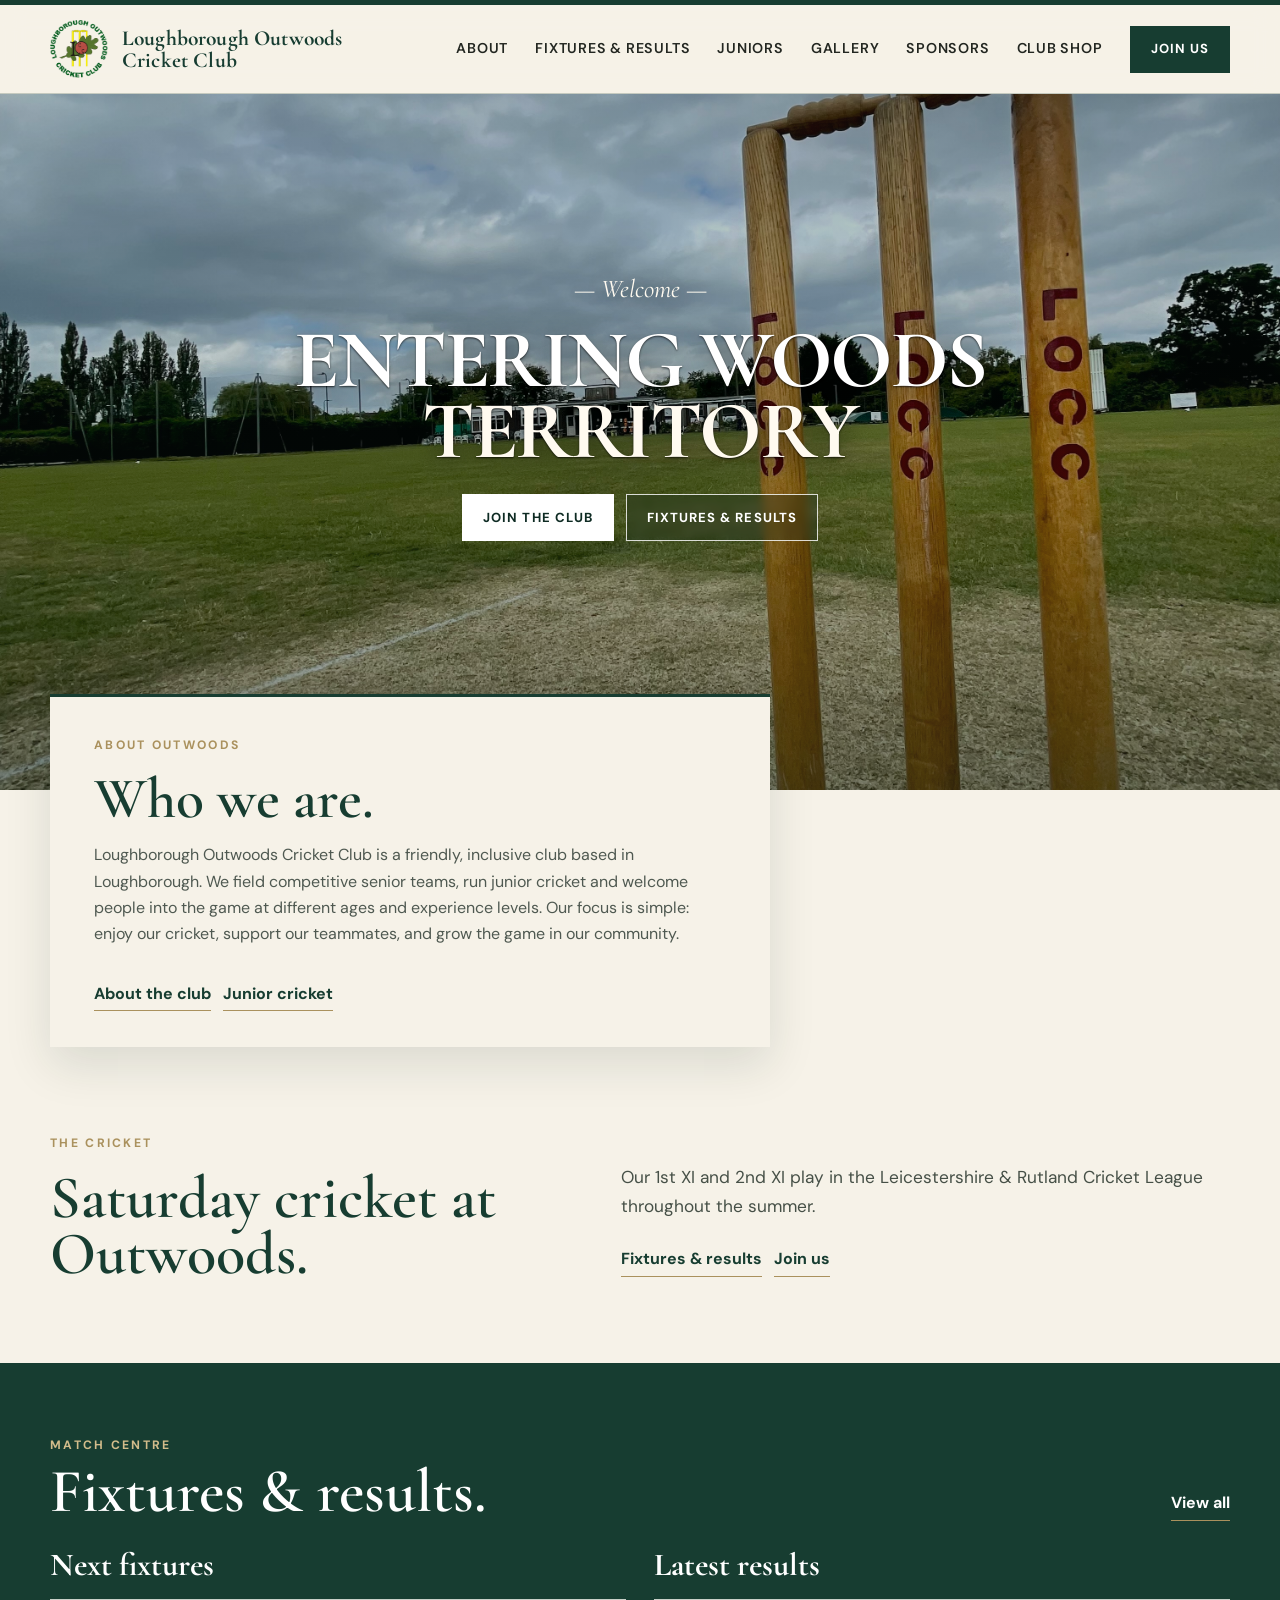
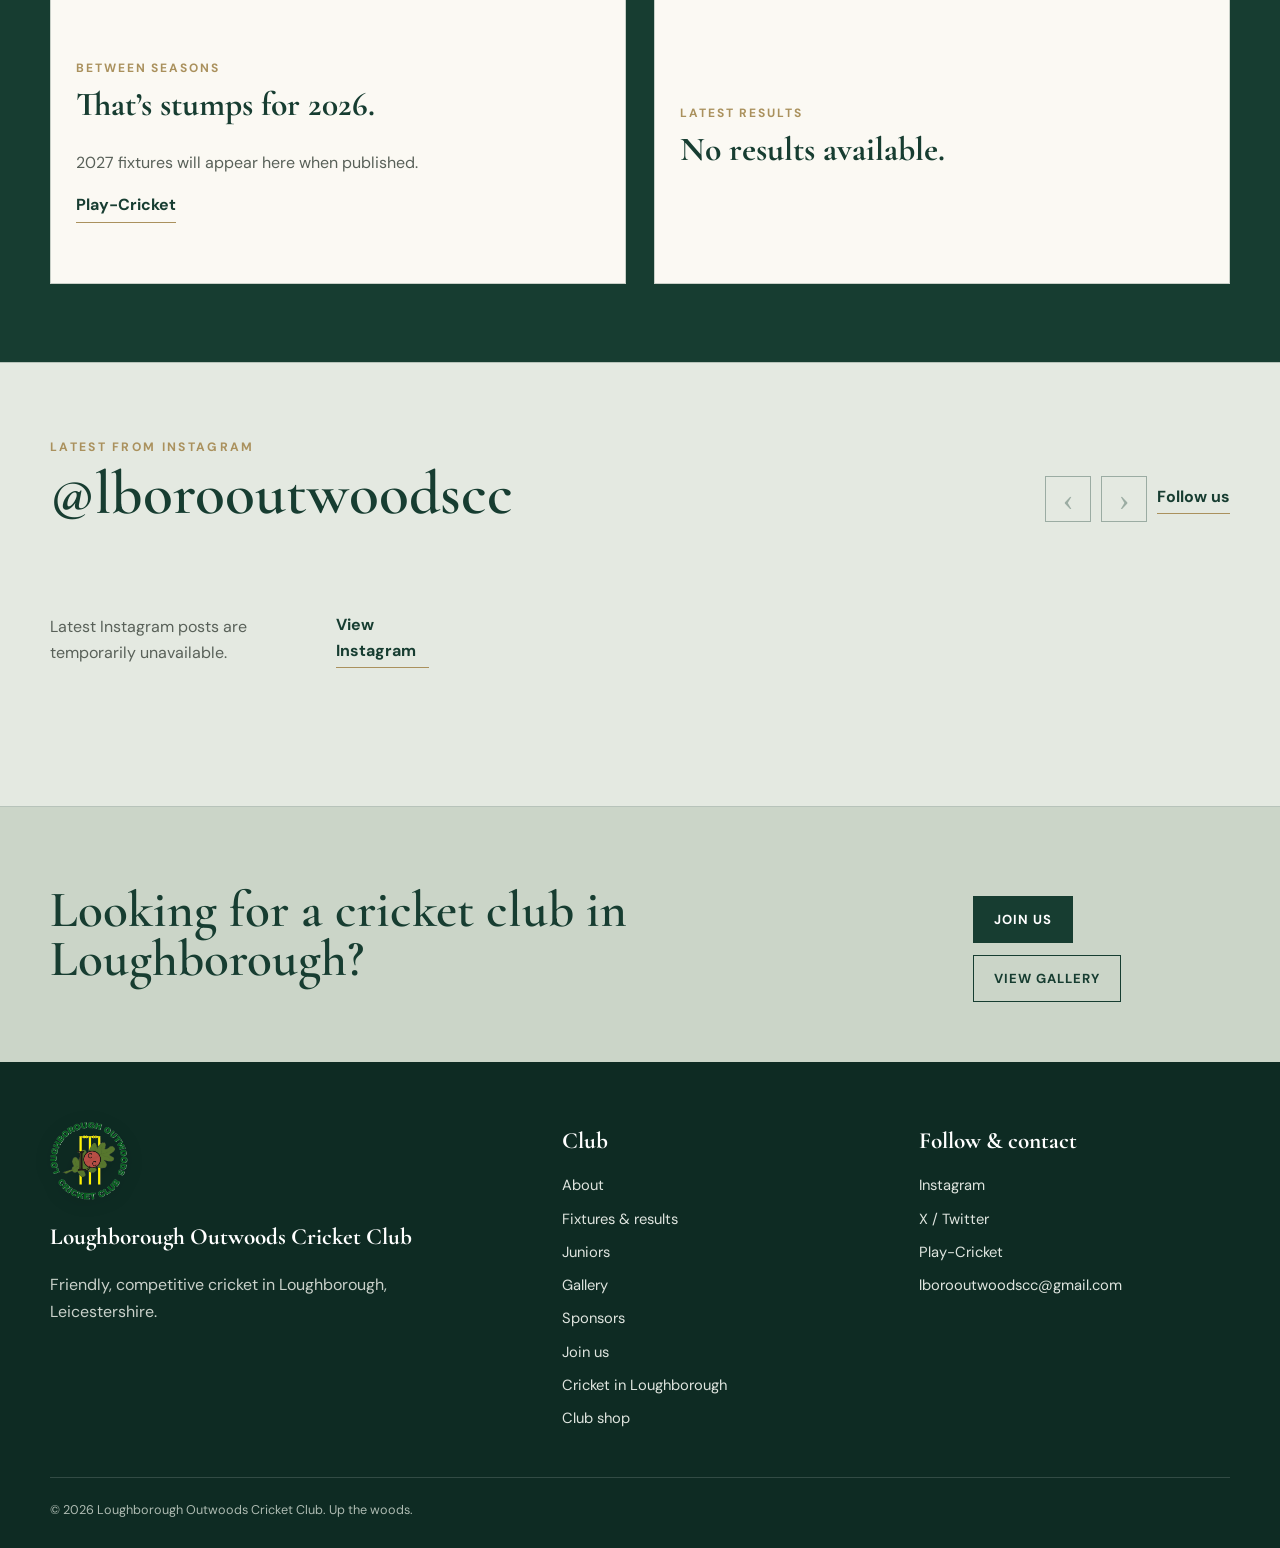
==== commit 75228b67: "Use fixtures and results route" ====
--- a/index.html
+++ b/index.html
@@ -29,12 +29,12 @@
 <body>
 <a class="skip-link" href="#main">Skip to main content</a>
 <div class="accent-rule"></div>
-<header class="site-header"><div class="wrap nav"><a class="brand" href="index.html" aria-label="Loughborough Outwoods Cricket Club home" aria-current="page"><span class="brand-mark">LOCC</span><span class="brand-name">Loughborough Outwoods<br>Cricket Club</span></a><button class="menu-btn" aria-expanded="false" aria-label="Open navigation">Menu</button><nav class="nav-links" aria-label="Main navigation"><a href="about.html">About</a><a href="/cricket/">Fixtures &amp; Results</a><a href="/juniors/">Juniors</a><a href="gallery.html">Gallery</a><a href="sponsors.html">Sponsors</a><a href="https://iconsports.co.uk/my-club-zone/my-club-zone-cricket/loughborough-outwoods-cc-teamwear" target="_blank" rel="noreferrer">Club shop</a><a href="join.html" class="btn">Join us</a></nav></div></header>
+<header class="site-header"><div class="wrap nav"><a class="brand" href="index.html" aria-label="Loughborough Outwoods Cricket Club home" aria-current="page"><span class="brand-mark">LOCC</span><span class="brand-name">Loughborough Outwoods<br>Cricket Club</span></a><button class="menu-btn" aria-expanded="false" aria-label="Open navigation">Menu</button><nav class="nav-links" aria-label="Main navigation"><a href="about.html">About</a><a href="/fixtures-results/">Fixtures &amp; Results</a><a href="/juniors/">Juniors</a><a href="gallery.html">Gallery</a><a href="sponsors.html">Sponsors</a><a href="https://iconsports.co.uk/my-club-zone/my-club-zone-cricket/loughborough-outwoods-cc-teamwear" target="_blank" rel="noreferrer">Club shop</a><a href="join.html" class="btn">Join us</a></nav></div></header>
 <main id="main">
   <section class="home-hero" aria-label="Loughborough Outwoods Cricket Club home ground"><div class="home-hero-media"><img src="assets/images/hero/Hero.jpg" alt="Loughborough Outwoods Cricket Club ground and Outwoods stumps" fetchpriority="high" decoding="async" /></div><div class="wrap home-hero-inner"><span class="home-welcome">— Welcome —</span><h1 class="home-title"><span>Entering Woods</span><span class="woods-line">Territory</span></h1><div class="home-hero-actions"><a class="btn" href="join.html">Join the club</a><a class="btn light" href="https://loughboroughoutwoods.play-cricket.com/" target="_blank" rel="noreferrer">Fixtures &amp; results</a></div></div></section>
   <div class="home-about-wrap"><div class="home-about"><span class="kicker">About Outwoods</span><h2>Who we are.</h2><p>Loughborough Outwoods Cricket Club is a friendly, inclusive club based in Loughborough. We field competitive senior teams, run junior cricket and welcome people into the game at different ages and experience levels. Our focus is simple: enjoy our cricket, support our teammates, and grow the game in our community.</p><div class="hero-actions"><a class="text-link" href="about.html">About the club</a><a class="text-link" href="/juniors/">Junior cricket</a></div></div></div>
   <section class="home-intro"><div class="wrap home-intro-grid"><div class="home-copy"><span class="kicker">The cricket</span><h2>Saturday cricket at Outwoods.</h2></div><div class="home-intro-detail"><p class="lead">Our 1st XI and 2nd XI play in the Leicestershire &amp; Rutland Cricket League throughout the summer.</p><div class="hero-actions"><a class="text-link" href="https://loughboroughoutwoods.play-cricket.com/" target="_blank" rel="noreferrer">Fixtures &amp; results</a><a class="text-link" href="join.html">Join us</a></div></div></div></section>
-  <section class="home-cricket" data-cricket-home aria-labelledby="home-cricket-title"><div class="wrap"><div class="home-section-head"><div><span class="kicker">Match centre</span><h2 id="home-cricket-title">Fixtures &amp; results.</h2></div><a class="text-link" href="/cricket/">View all</a></div><div class="home-rounds" data-home-match-grid><div class="cricket-loading">Loading fixtures and results…</div></div></div></section>
+  <section class="home-cricket" data-cricket-home aria-labelledby="home-cricket-title"><div class="wrap"><div class="home-section-head"><div><span class="kicker">Match centre</span><h2 id="home-cricket-title">Fixtures &amp; results.</h2></div><a class="text-link" href="/fixtures-results/">View all</a></div><div class="home-rounds" data-home-match-grid><div class="cricket-loading">Loading fixtures and results…</div></div></div></section>
   <section class="home-instagram" data-instagram-feed data-feed-id="ApGbqhvJmQQHxa7rgjQ6">
     <div class="wrap">
       <div class="home-section-head"><div><span class="kicker">Latest from Instagram</span><h2>@lborooutwoodscc</h2></div><div class="instagram-head-actions"><button class="instagram-arrow" type="button" data-instagram-prev aria-label="Previous Instagram posts">‹</button><button class="instagram-arrow" type="button" data-instagram-next aria-label="Next Instagram posts">›</button><a class="text-link" href="https://www.instagram.com/lborooutwoodscc" target="_blank" rel="noreferrer">Follow us</a></div></div>
--- a/assets/cricket.css
+++ b/assets/cricket.css
@@ -8,6 +8,7 @@
 .match-card-featured{padding:34px}.match-card-empty{display:flex;flex-direction:column;align-items:flex-start;justify-content:center;min-height:285px}
 .match-card-empty h3{font-family:'Cormorant Garamond',Georgia,serif;color:var(--forest);font-size:2.1rem;line-height:1;margin:9px 0 12px}.match-card-empty p{max-width:510px;color:#596159}
 .match-card-top{display:flex;justify-content:space-between;align-items:center;gap:16px}
+.match-card-tags{display:flex;align-items:center;gap:8px}
 .match-eyebrow{color:var(--brass);font-size:.75rem;font-weight:700;letter-spacing:.16em;text-transform:uppercase}
 .team-pill{border:1px solid var(--rule);padding:5px 9px;color:var(--forest);font-size:.72rem;font-weight:700;letter-spacing:.08em;text-transform:uppercase}
 .match-date{margin:22px 0 12px;color:#657067;font-size:.86rem;font-weight:600;text-transform:uppercase;letter-spacing:.04em}
@@ -17,20 +18,33 @@
 .is-matchday{border-top:5px solid var(--brass)}
 .score-lines{display:grid;gap:5px;margin:18px 0}.score-lines div{display:grid;grid-template-columns:1fr auto;gap:20px;align-items:baseline;font-size:1rem}.score-lines b{font-family:'Cormorant Garamond',Georgia,serif;color:var(--forest);font-size:2rem;line-height:1}
 .result-mark{width:40px;height:40px;display:grid;place-items:center;background:var(--forest);color:#fff;font-size:.83rem;font-weight:800}.result-l{background:var(--burgundy)}.result-d,.result-t{background:var(--brass)}
-.cricket-hero{background:var(--forest);color:#fff;padding:62px 0 46px}.cricket-hero h1{font-family:'Cormorant Garamond',Georgia,serif;font-size:clamp(4rem,8vw,7.4rem);line-height:.84;letter-spacing:-.035em;margin:0;color:#fff}
-.team-switch{display:flex;margin-top:34px}.team-switch button{min-width:125px;border:1px solid rgba(255,255,255,.42);background:transparent;color:#fff;padding:12px 20px;font:inherit;font-weight:700;cursor:pointer}.team-switch button+button{border-left:0}.team-switch button[aria-pressed="true"]{background:var(--ivory);color:var(--forest)}
-.cricket-dashboard{padding-top:46px}.cricket-tabs{display:flex;border-bottom:1px solid var(--rule);margin-top:50px;overflow-x:auto}.cricket-tabs button{border:0;background:transparent;padding:17px 24px;font:inherit;font-weight:700;color:#687169;cursor:pointer;border-bottom:3px solid transparent}.cricket-tabs button[aria-selected="true"]{color:var(--forest);border-bottom-color:var(--forest)}
-.cricket-panel{padding-top:30px}.match-list{display:grid;grid-template-columns:1fr 1fr;gap:16px}.match-list .match-card{padding:25px}.match-list .match-sides{font-size:1.55rem}
+.cricket-hero{background:var(--forest);color:#fff;padding:44px 0 0}.cricket-hero .kicker{margin-bottom:10px}.cricket-hero h1{font-family:'Cormorant Garamond',Georgia,serif;font-size:clamp(3.6rem,7vw,6.5rem);line-height:.84;letter-spacing:-.035em;margin:0;color:#fff}
+.cricket-controls{margin-top:30px;border-top:1px solid rgba(255,255,255,.18)}.control-row{display:grid;grid-template-columns:64px minmax(0,1fr);align-items:center;min-height:58px;border-bottom:1px solid rgba(255,255,255,.18)}.control-label{font-size:.68rem;font-weight:700;letter-spacing:.16em;text-transform:uppercase;color:#c8d2cb}
+.team-switch{display:flex;margin:0}.team-switch button{min-width:112px;border:0;background:transparent;color:#fff;padding:9px 18px;font:inherit;font-size:.76rem;font-weight:700;letter-spacing:.07em;text-transform:uppercase;cursor:pointer}.team-switch button+button{border-left:1px solid rgba(255,255,255,.2)}.team-switch button[aria-pressed="true"]{background:var(--ivory);color:var(--forest)}
+.cricket-tabs{display:flex;overflow-x:auto}.cricket-tabs button{border:0;background:transparent;padding:17px 22px;font:inherit;font-size:.76rem;font-weight:700;letter-spacing:.07em;text-transform:uppercase;color:#687169;cursor:pointer;border-bottom:3px solid transparent}.cricket-tabs button[aria-selected="true"]{color:var(--forest);border-bottom-color:var(--forest)}.hero-tabs button{color:#dbe2dd}.hero-tabs button[aria-selected="true"]{color:#fff;border-bottom-color:var(--brass)}
+.cricket-dashboard{padding-top:32px}.current-status{display:flex;align-items:center;justify-content:space-between;gap:28px;background:var(--paper);border-left:5px solid var(--brass);padding:25px 28px}.current-status h2{font-family:'Cormorant Garamond',Georgia,serif;color:var(--forest);font-size:2.25rem;line-height:1;margin:4px 0}.current-status p{margin:5px 0 0;color:var(--muted)}.status-kicker{font-size:.7rem;font-weight:700;letter-spacing:.15em;text-transform:uppercase;color:var(--brass)}.status-action{display:inline-flex;align-items:center;justify-content:center;flex:0 0 auto;border:1px solid var(--forest);background:var(--forest);color:#fff;padding:11px 16px;text-decoration:none;font:inherit;font-size:.75rem;font-weight:700;letter-spacing:.07em;text-transform:uppercase;cursor:pointer}.status-fixtures{display:flex;gap:12px;flex-wrap:wrap;justify-content:flex-end}.status-fixtures a{display:grid;grid-template-columns:auto minmax(110px,1fr) auto;gap:13px;align-items:center;border:1px solid var(--rule);padding:11px 13px;color:var(--ink);text-decoration:none;font-size:.82rem}.status-fixtures a b{color:var(--forest)}.status-fixtures a span{white-space:nowrap;overflow:hidden;text-overflow:ellipsis}.status-fixtures a strong{color:var(--brass)}
+.cricket-panel{padding-top:28px}.match-list{display:grid;grid-template-columns:1fr 1fr;gap:16px}.match-list .match-card{padding:25px}.match-list .match-sides{font-size:1.55rem}.cricket-empty-compact{padding:34px}
 .cricket-empty{padding:50px;background:var(--paper);border:1px solid var(--rule);text-align:center}.cricket-empty h3{font-family:'Cormorant Garamond',Georgia,serif;color:var(--forest);font-size:2.2rem;margin:0 0 10px}.cricket-empty p{margin:0;color:#596159}
 .league-table-wrap,.score-table-wrap{overflow-x:auto;background:var(--paper);border:1px solid var(--rule)}
 .league-table,.score-table{width:100%;border-collapse:collapse;font-variant-numeric:tabular-nums}.league-table th,.league-table td,.score-table th,.score-table td{padding:14px 16px;border-bottom:1px solid var(--rule);text-align:right;white-space:nowrap}.league-table th:nth-child(2),.league-table td:nth-child(2),.score-table th:first-child,.score-table td:first-child,.score-table th:nth-child(2),.score-table td:nth-child(2){text-align:left}.league-table th,.score-table th{background:var(--forest);color:#fff;font-size:.75rem;text-transform:uppercase;letter-spacing:.06em}.league-table .is-outwoods{background:var(--sage);font-weight:700;color:var(--forest)}
 .stats-grid{display:grid;grid-template-columns:1fr 1fr;gap:40px}.stats-grid>div{background:var(--paper);border-top:3px solid var(--forest);padding:28px}.stat-row{display:flex;justify-content:space-between;gap:20px;padding:15px 0;border-bottom:1px solid var(--rule)}.stat-row span{display:flex;gap:14px}.stat-row span b{color:var(--brass)}.data-note{font-size:.82rem;color:var(--muted)}
-.tables-stack{display:grid;gap:44px}.table-title{margin-bottom:14px}.table-title h3{font-family:'Cormorant Garamond',Georgia,serif;color:var(--forest);font-size:2rem;margin:5px 0 0}.team-section-title{margin-bottom:18px}
+.stats-subtabs{display:flex;margin-bottom:28px;border-bottom:1px solid var(--rule)}.stats-subtabs button{border:0;border-bottom:3px solid transparent;background:transparent;color:var(--muted);padding:13px 22px;font:inherit;font-size:.76rem;font-weight:700;letter-spacing:.07em;text-transform:uppercase;cursor:pointer}.stats-subtabs button[aria-selected="true"]{border-bottom-color:var(--forest);color:var(--forest)}.season-stats{display:grid;gap:34px}.stats-heading{display:flex;align-items:end;justify-content:space-between;gap:20px;margin-bottom:12px}.stats-heading h3{font-family:'Cormorant Garamond',Georgia,serif;color:var(--forest);font-size:2rem;line-height:1;margin:4px 0 0}.stats-sort-control{display:none}.stats-table-wrap{overflow-x:auto;background:var(--paper);border:1px solid var(--rule)}.stats-table{width:100%;border-collapse:collapse;font-variant-numeric:tabular-nums}.stats-table th,.stats-table td{padding:13px 15px;border-bottom:1px solid var(--rule);text-align:right;white-space:nowrap}.stats-table th:first-child,.stats-table td:first-child{text-align:left}.stats-table th{background:var(--forest);color:#fff;padding:0;font-size:.72rem;text-transform:uppercase;letter-spacing:.06em}.stats-table th button{width:100%;border:0;background:transparent;color:inherit;padding:13px 15px;text-align:inherit;font:inherit;text-transform:inherit;letter-spacing:inherit;cursor:pointer}.stats-table th button:hover,.stats-table th button:focus-visible{background:rgba(255,255,255,.1)}.stats-table tbody tr:hover{background:var(--sage-light)}.stats-table-fielding{max-width:760px}.stats-section+.stats-section{margin-top:2px}
+.tables-stack,.team-data-stack{display:grid;gap:44px}.table-title{margin-bottom:14px}.table-title h3{font-family:'Cormorant Garamond',Georgia,serif;color:var(--forest);font-size:2rem;margin:5px 0 0}.team-section-title{display:flex;align-items:center;margin-bottom:18px;padding-bottom:12px;border-bottom:1px solid var(--rule)}.team-section-title .team-pill{background:var(--forest);border-color:var(--forest);color:#fff;font-family:inherit;font-size:.75rem}
 .history-grid{display:grid;grid-template-columns:repeat(4,1fr);gap:14px}.history-card{background:var(--paper);border-top:3px solid var(--forest);padding:24px}.history-card>span{color:var(--brass);font-size:.76rem;font-weight:700;letter-spacing:.12em}.history-card>strong{display:block;font-family:'Cormorant Garamond',Georgia,serif;color:var(--forest);font-size:3.4rem;line-height:1;margin:14px 0 8px}.history-card>div{font-weight:700}.history-card p{color:var(--muted);font-size:.85rem;margin:7px 0 0}
+.history-seasons{display:grid;gap:14px}.history-season{display:grid;grid-template-columns:140px 1fr;background:var(--paper);border-left:4px solid var(--forest);padding:22px 24px}.history-season header{border-right:1px solid var(--rule)}.history-season h2{font-family:'Cormorant Garamond',Georgia,serif;color:var(--forest);font-size:2.8rem;line-height:1;margin:5px 0 0}.history-team-grid{display:grid;grid-template-columns:1fr 1fr}.history-team{padding:2px 28px}.history-team+.history-team{border-left:1px solid var(--rule)}.history-team>strong{display:block;font-family:'Cormorant Garamond',Georgia,serif;color:var(--forest);font-size:2.8rem;line-height:1;margin:13px 0 5px}.history-team p{color:var(--muted);font-size:.86rem;margin:0}
+.home-round,.tables-stack>section,.team-data-stack>section,.stats-section{padding:0}
+.home-rounds,.round-summary{gap:28px}
+.cricket-dashboard{padding-top:24px;padding-bottom:64px}
+.current-status{gap:24px;padding:21px 24px}
+.current-status h2{font-size:2.15rem}
+.cricket-panel{padding-top:22px}
+.stats-subtabs{margin-bottom:20px}
+.tables-stack,.team-data-stack{gap:32px}
 .scorecard-page{padding:48px 0 90px}.scorecard-back{display:inline-block;color:var(--forest);font-weight:700;text-decoration:none;margin-bottom:38px}.scorecard-hero{background:var(--forest);color:#fff;padding:48px;text-align:center}.scorecard-hero h1{font-family:'Cormorant Garamond',Georgia,serif;font-size:clamp(2.7rem,6vw,5.4rem);line-height:.9;margin:18px auto;color:#fff;max-width:920px}.scorecard-hero>p{color:#d8e0da}.scorecard-summary{display:grid;grid-template-columns:1fr 52px 1fr;align-items:center;gap:20px;margin-top:38px}.scorecard-summary>div:not(.result-mark){display:grid;gap:5px}.scorecard-summary>div:last-child{text-align:right}.scorecard-summary>div:first-child{text-align:left}.scorecard-summary strong{font-family:'Cormorant Garamond',Georgia,serif;font-size:3rem}.scorecard-summary .result-mark{margin:auto}
 .innings-stack{display:grid;gap:28px;margin-top:38px}.innings-card{padding:0}.innings-heading{display:grid;grid-template-columns:1fr auto;gap:0 22px;align-items:end;margin-bottom:15px}.innings-heading h2{font-family:'Cormorant Garamond',Georgia,serif;color:var(--forest);font-size:2.3rem;line-height:1;margin:0}.innings-heading strong{font-family:'Cormorant Garamond',Georgia,serif;color:var(--forest);font-size:2.6rem;line-height:1}.innings-heading span{grid-column:2;text-align:right;color:var(--muted);font-size:.8rem}.score-table-wrap+.score-table-wrap{margin-top:14px}.score-table td:nth-child(n+3){text-align:right}.score-table .extras-row{background:var(--sage-light)}
 .match-info{margin-top:38px;background:var(--paper);border-top:3px solid var(--brass);padding:30px}.match-info h2{font-family:'Cormorant Garamond',Georgia,serif;color:var(--forest);font-size:2.2rem;margin:0 0 20px}.match-info p{display:grid;grid-template-columns:140px 1fr;gap:20px;border-bottom:1px solid var(--rule);padding-bottom:13px}.match-info .text-link{display:inline-block;margin-top:14px}.scorecard-missing{text-align:center;padding:80px 0}.scorecard-missing h1{font-family:'Cormorant Garamond',Georgia,serif;color:var(--forest);font-size:4rem;margin:0}
 .cricket-loading{grid-column:1/-1;padding:70px;text-align:center;background:var(--paper);color:var(--muted)}
 @media(max-width:900px){.history-grid{grid-template-columns:repeat(2,1fr)}}
-@media(max-width:760px){.home-rounds,.round-summary,.match-list,.stats-grid{grid-template-columns:1fr}.home-rounds,.round-summary{gap:42px}.match-card-featured{padding:26px}.cricket-hero{padding:46px 0 36px}.team-switch button{min-width:0;flex:1;padding-inline:12px}.cricket-dashboard{padding-top:28px}.cricket-tabs{margin-top:34px}.cricket-tabs button{padding:14px 18px}.history-grid{grid-template-columns:1fr 1fr}.scorecard-page{padding-top:28px}.scorecard-hero{padding:34px 20px}.scorecard-summary{grid-template-columns:1fr;gap:13px}.scorecard-summary>div:first-child,.scorecard-summary>div:last-child{text-align:center}.scorecard-summary .result-mark{grid-row:2}.scorecard-summary strong{font-size:2.5rem}.scorecard-summary>div:last-child{grid-row:3}.score-table th:nth-child(4),.score-table td:nth-child(4),.batting-table th:nth-child(5),.batting-table td:nth-child(5),.batting-table th:nth-child(6),.batting-table td:nth-child(6),.bowling-table th:nth-child(6),.bowling-table td:nth-child(6),.bowling-table th:nth-child(7),.bowling-table td:nth-child(7){display:none}.score-table th,.score-table td{padding:12px 10px}.innings-heading h2{font-size:1.75rem}.match-info p{grid-template-columns:1fr;gap:3px}}
+@media(max-width:760px){.home-rounds,.round-summary,.match-list,.stats-grid{grid-template-columns:1fr}.home-rounds,.round-summary{gap:42px}.match-card-featured{padding:26px}.cricket-hero{padding-top:36px}.cricket-controls{margin-top:24px}.control-row{grid-template-columns:1fr;gap:7px;padding-top:11px}.control-label{padding-left:2px}.team-switch{width:100%}.team-switch button{min-width:0;flex:1;padding-inline:10px}.hero-tabs{width:100%}.hero-tabs button{padding:12px 15px;white-space:nowrap}.cricket-dashboard{padding-top:22px}.current-status{align-items:flex-start;flex-direction:column;padding:22px}.status-fixtures{width:100%;justify-content:stretch}.status-fixtures a{width:100%}.cricket-tabs button{padding:14px 18px}.history-grid{grid-template-columns:1fr 1fr}.history-season{grid-template-columns:1fr;padding:20px}.history-season header{border-right:0;border-bottom:1px solid var(--rule);padding-bottom:14px}.history-team-grid{margin-top:18px}.history-team{padding:2px 16px 2px 0}.history-team+.history-team{padding-left:16px}.scorecard-page{padding-top:28px}.scorecard-hero{padding:34px 20px}.scorecard-summary{grid-template-columns:1fr;gap:13px}.scorecard-summary>div:first-child,.scorecard-summary>div:last-child{text-align:center}.scorecard-summary .result-mark{grid-row:2}.scorecard-summary strong{font-size:2.5rem}.scorecard-summary>div:last-child{grid-row:3}.score-table th:nth-child(4),.score-table td:nth-child(4),.batting-table th:nth-child(5),.batting-table td:nth-child(5),.batting-table th:nth-child(6),.batting-table td:nth-child(6),.bowling-table th:nth-child(6),.bowling-table td:nth-child(6),.bowling-table th:nth-child(7),.bowling-table td:nth-child(7){display:none}.score-table th,.score-table td{padding:12px 10px}.innings-heading h2{font-size:1.75rem}.match-info p{grid-template-columns:1fr;gap:3px}}
+@media(max-width:760px){.home-rounds,.round-summary,.match-list,.stats-grid{grid-template-columns:1fr}.home-rounds,.round-summary{gap:42px}.match-card-featured{padding:26px}.cricket-hero{padding-top:36px}.cricket-controls{margin-top:24px}.control-row{grid-template-columns:1fr;gap:7px;padding-top:11px}.control-label{padding-left:2px}.team-switch{width:100%}.team-switch button{min-width:0;flex:1;padding-inline:10px}.hero-tabs{width:100%}.hero-tabs button{padding:12px 15px;white-space:nowrap}.cricket-dashboard{padding-top:22px}.current-status{align-items:flex-start;flex-direction:column;padding:22px}.status-fixtures{width:100%;justify-content:stretch}.status-fixtures a{width:100%}.cricket-tabs button{padding:14px 18px}.history-grid{grid-template-columns:1fr 1fr}.history-season{grid-template-columns:1fr;padding:20px}.history-season header{border-right:0;border-bottom:1px solid var(--rule);padding-bottom:14px}.history-team-grid{margin-top:18px}.history-team{padding:2px 16px 2px 0}.history-team+.history-team{padding-left:16px}.stats-subtabs{margin-bottom:22px}.stats-subtabs button{flex:1;padding:12px 8px}.stats-heading{align-items:center}.stats-sort-control{display:grid;gap:3px;color:var(--muted);font-size:.68rem;font-weight:700;letter-spacing:.08em;text-transform:uppercase}.stats-sort-control select{min-width:122px;border:1px solid var(--rule);background:var(--paper);color:var(--forest);padding:8px 28px 8px 9px;font:inherit;text-transform:none;letter-spacing:0}.stats-table-wrap{overflow:visible;border:0;background:transparent}.stats-table,.stats-table tbody{display:block}.stats-table thead{position:absolute;width:1px;height:1px;overflow:hidden;clip:rect(0 0 0 0);white-space:nowrap}.stats-table tbody{display:grid;gap:10px}.stats-table tr{display:grid;grid-template-columns:repeat(2,minmax(0,1fr));background:var(--paper);border:1px solid var(--rule);padding:14px}.stats-table td{display:flex;justify-content:space-between;gap:8px;padding:8px 5px;border:0;text-align:right;white-space:normal;font-size:.84rem}.stats-table td:first-child{grid-column:1/-1;border-bottom:1px solid var(--rule);padding:2px 5px 11px;margin-bottom:3px;color:var(--forest);font-size:1rem;font-weight:700}.stats-table td:not(:first-child)::before{content:attr(data-label);color:var(--muted);font-size:.68rem;font-weight:700;letter-spacing:.04em;text-transform:uppercase}.stats-table tbody tr:hover{background:var(--paper)}.scorecard-page{padding-top:28px}.scorecard-hero{padding:34px 20px}.scorecard-summary{grid-template-columns:1fr;gap:13px}.scorecard-summary>div:first-child,.scorecard-summary>div:last-child{text-align:center}.scorecard-summary .result-mark{grid-row:2}.scorecard-summary strong{font-size:2.5rem}.scorecard-summary>div:last-child{grid-row:3}.score-table th:nth-child(4),.score-table td:nth-child(4),.batting-table th:nth-child(5),.batting-table td:nth-child(5),.batting-table th:nth-child(6),.batting-table td:nth-child(6),.bowling-table th:nth-child(6),.bowling-table td:nth-child(6),.bowling-table th:nth-child(7),.bowling-table td:nth-child(7){display:none}.score-table th,.score-table td{padding:12px 10px}.innings-heading h2{font-size:1.75rem}.match-info p{grid-template-columns:1fr;gap:3px}}
 @media(max-width:440px){.history-grid{grid-template-columns:1fr}}
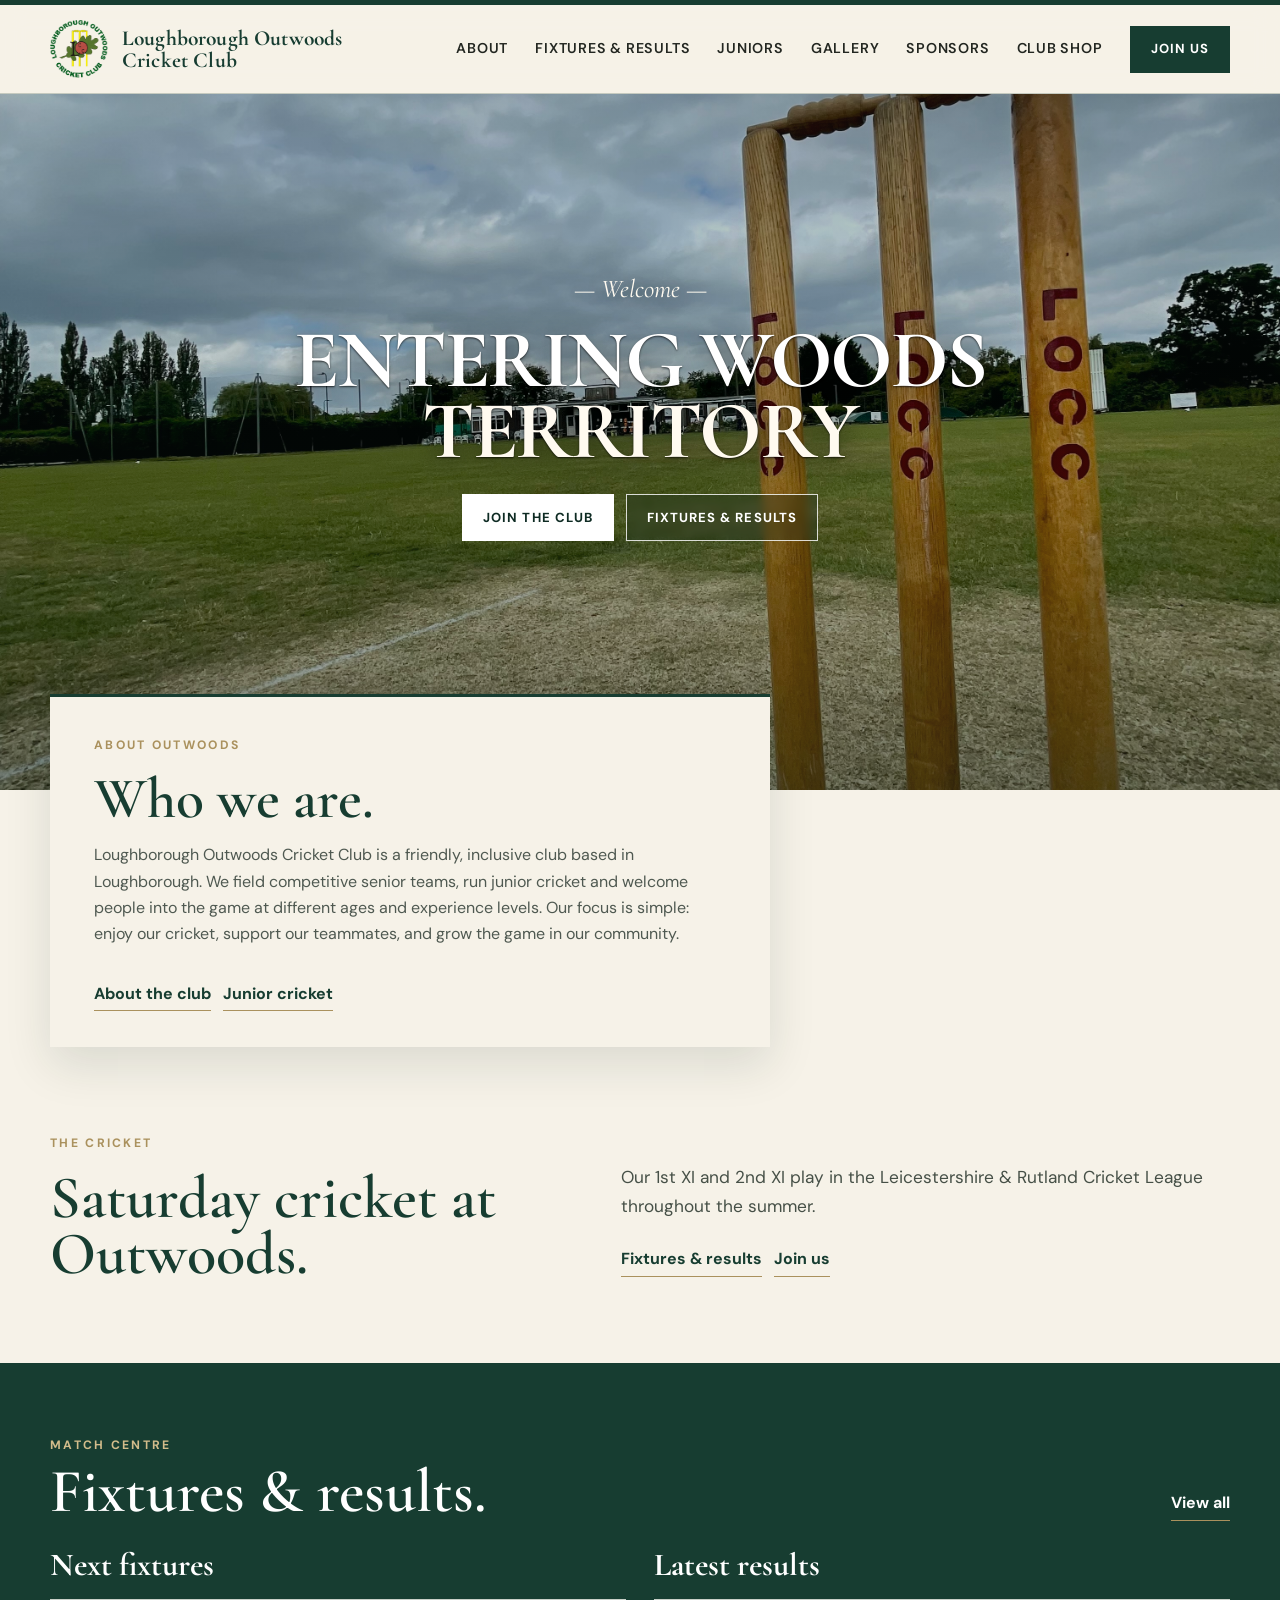
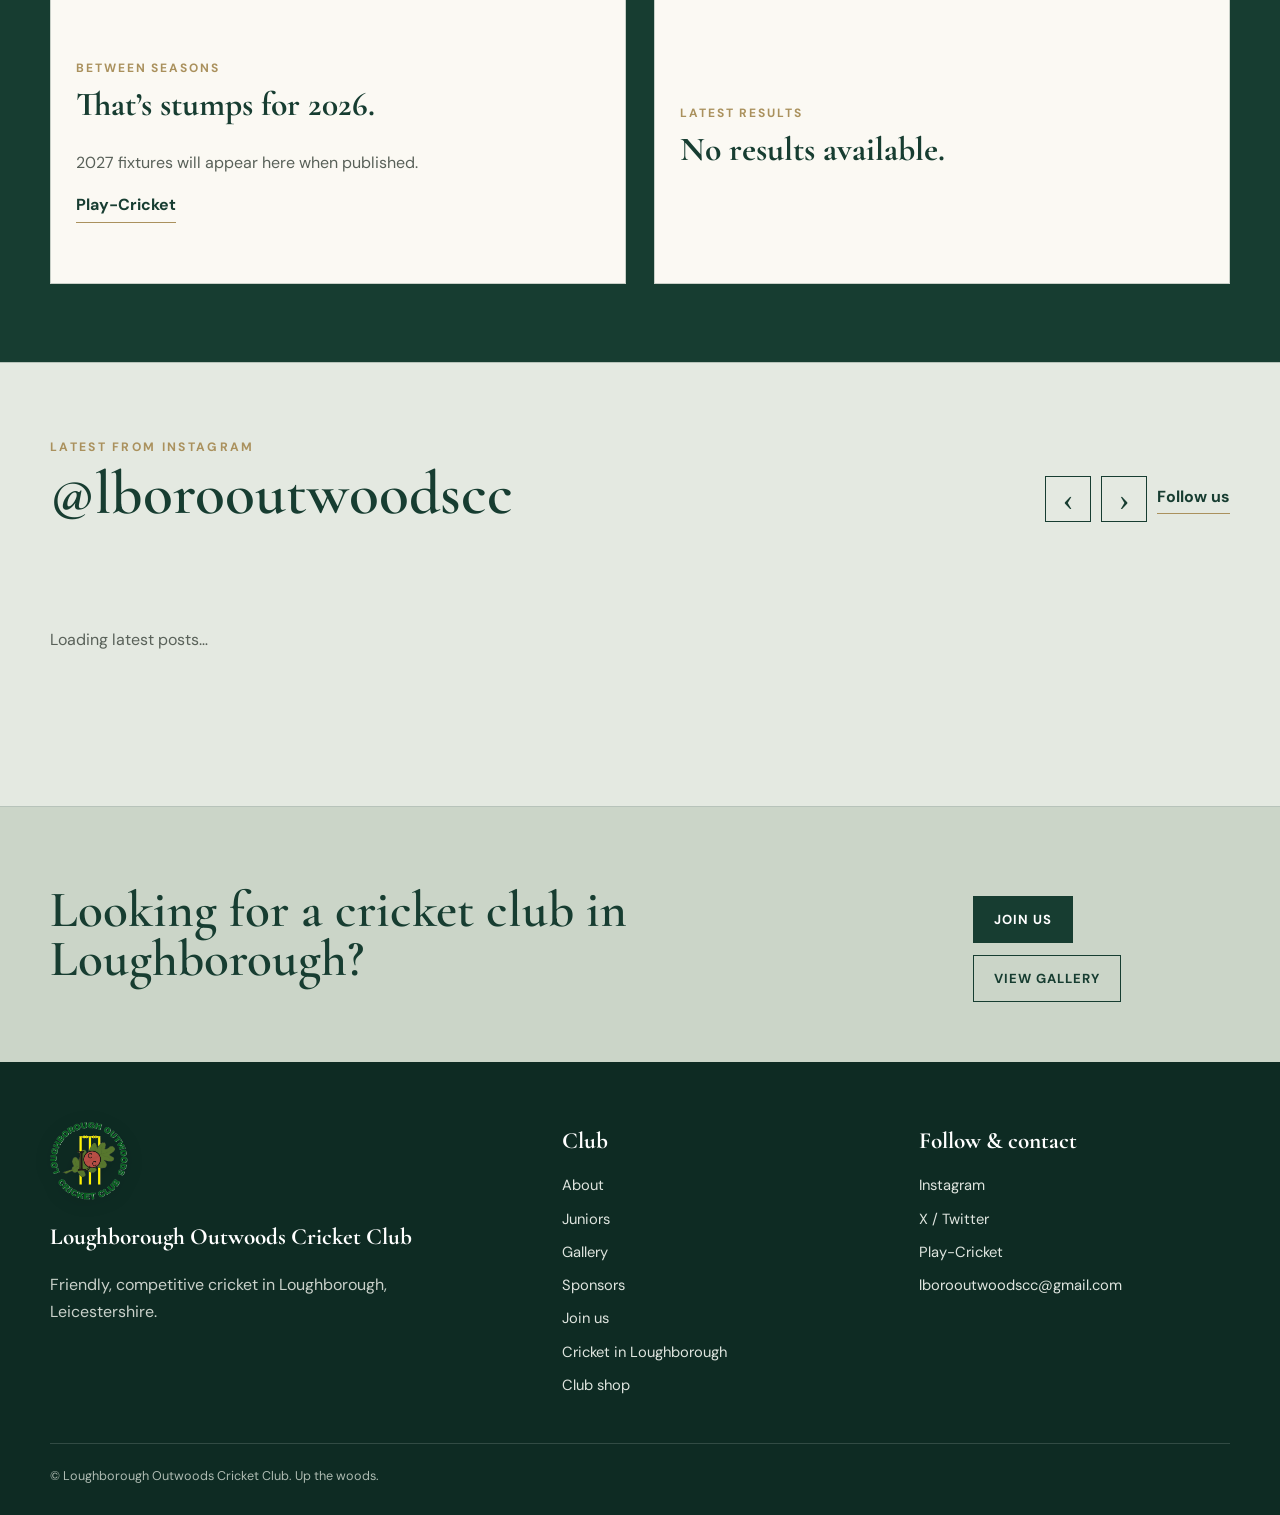
==== commit 4b6ba2a0: "Use shared site navigation markup" ====
--- a/index.html
+++ b/index.html
@@ -29,7 +29,7 @@
 <body>
 <a class="skip-link" href="#main">Skip to main content</a>
 <div class="accent-rule"></div>
-<header class="site-header"><div class="wrap nav"><a class="brand" href="index.html" aria-label="Loughborough Outwoods Cricket Club home" aria-current="page"><span class="brand-mark">LOCC</span><span class="brand-name">Loughborough Outwoods<br>Cricket Club</span></a><button class="menu-btn" aria-expanded="false" aria-label="Open navigation">Menu</button><nav class="nav-links" aria-label="Main navigation"><a href="about.html">About</a><a href="/fixtures-results/">Fixtures &amp; Results</a><a href="/juniors/">Juniors</a><a href="gallery.html">Gallery</a><a href="sponsors.html">Sponsors</a><a href="https://iconsports.co.uk/my-club-zone/my-club-zone-cricket/loughborough-outwoods-cc-teamwear" target="_blank" rel="noreferrer">Club shop</a><a href="join.html" class="btn">Join us</a></nav></div></header>
+<header class="site-header"><div class="wrap nav"><a class="brand" href="/" aria-label="Loughborough Outwoods Cricket Club home"><span class="brand-mark">LOCC</span><span class="brand-name">Loughborough Outwoods<br>Cricket Club</span></a><button class="menu-btn" aria-expanded="false" aria-label="Open navigation">Menu</button><nav class="nav-links" aria-label="Main navigation"><a href="/about.html">About</a><a href="/fixtures-results/">Fixtures &amp; results</a><a href="/juniors/">Juniors</a><a href="/gallery.html">Gallery</a><a href="/sponsors.html">Sponsors</a><a href="https://iconsports.co.uk/my-club-zone/my-club-zone-cricket/loughborough-outwoods-cc-teamwear" target="_blank" rel="noreferrer">Club shop</a><a href="/join.html" class="btn">Join us</a></nav></div></header>
 <main id="main">
   <section class="home-hero" aria-label="Loughborough Outwoods Cricket Club home ground"><div class="home-hero-media"><img src="assets/images/hero/Hero.jpg" alt="Loughborough Outwoods Cricket Club ground and Outwoods stumps" fetchpriority="high" decoding="async" /></div><div class="wrap home-hero-inner"><span class="home-welcome">— Welcome —</span><h1 class="home-title"><span>Entering Woods</span><span class="woods-line">Territory</span></h1><div class="home-hero-actions"><a class="btn" href="join.html">Join the club</a><a class="btn light" href="https://loughboroughoutwoods.play-cricket.com/" target="_blank" rel="noreferrer">Fixtures &amp; results</a></div></div></section>
   <div class="home-about-wrap"><div class="home-about"><span class="kicker">About Outwoods</span><h2>Who we are.</h2><p>Loughborough Outwoods Cricket Club is a friendly, inclusive club based in Loughborough. We field competitive senior teams, run junior cricket and welcome people into the game at different ages and experience levels. Our focus is simple: enjoy our cricket, support our teammates, and grow the game in our community.</p><div class="hero-actions"><a class="text-link" href="about.html">About the club</a><a class="text-link" href="/juniors/">Junior cricket</a></div></div></div>
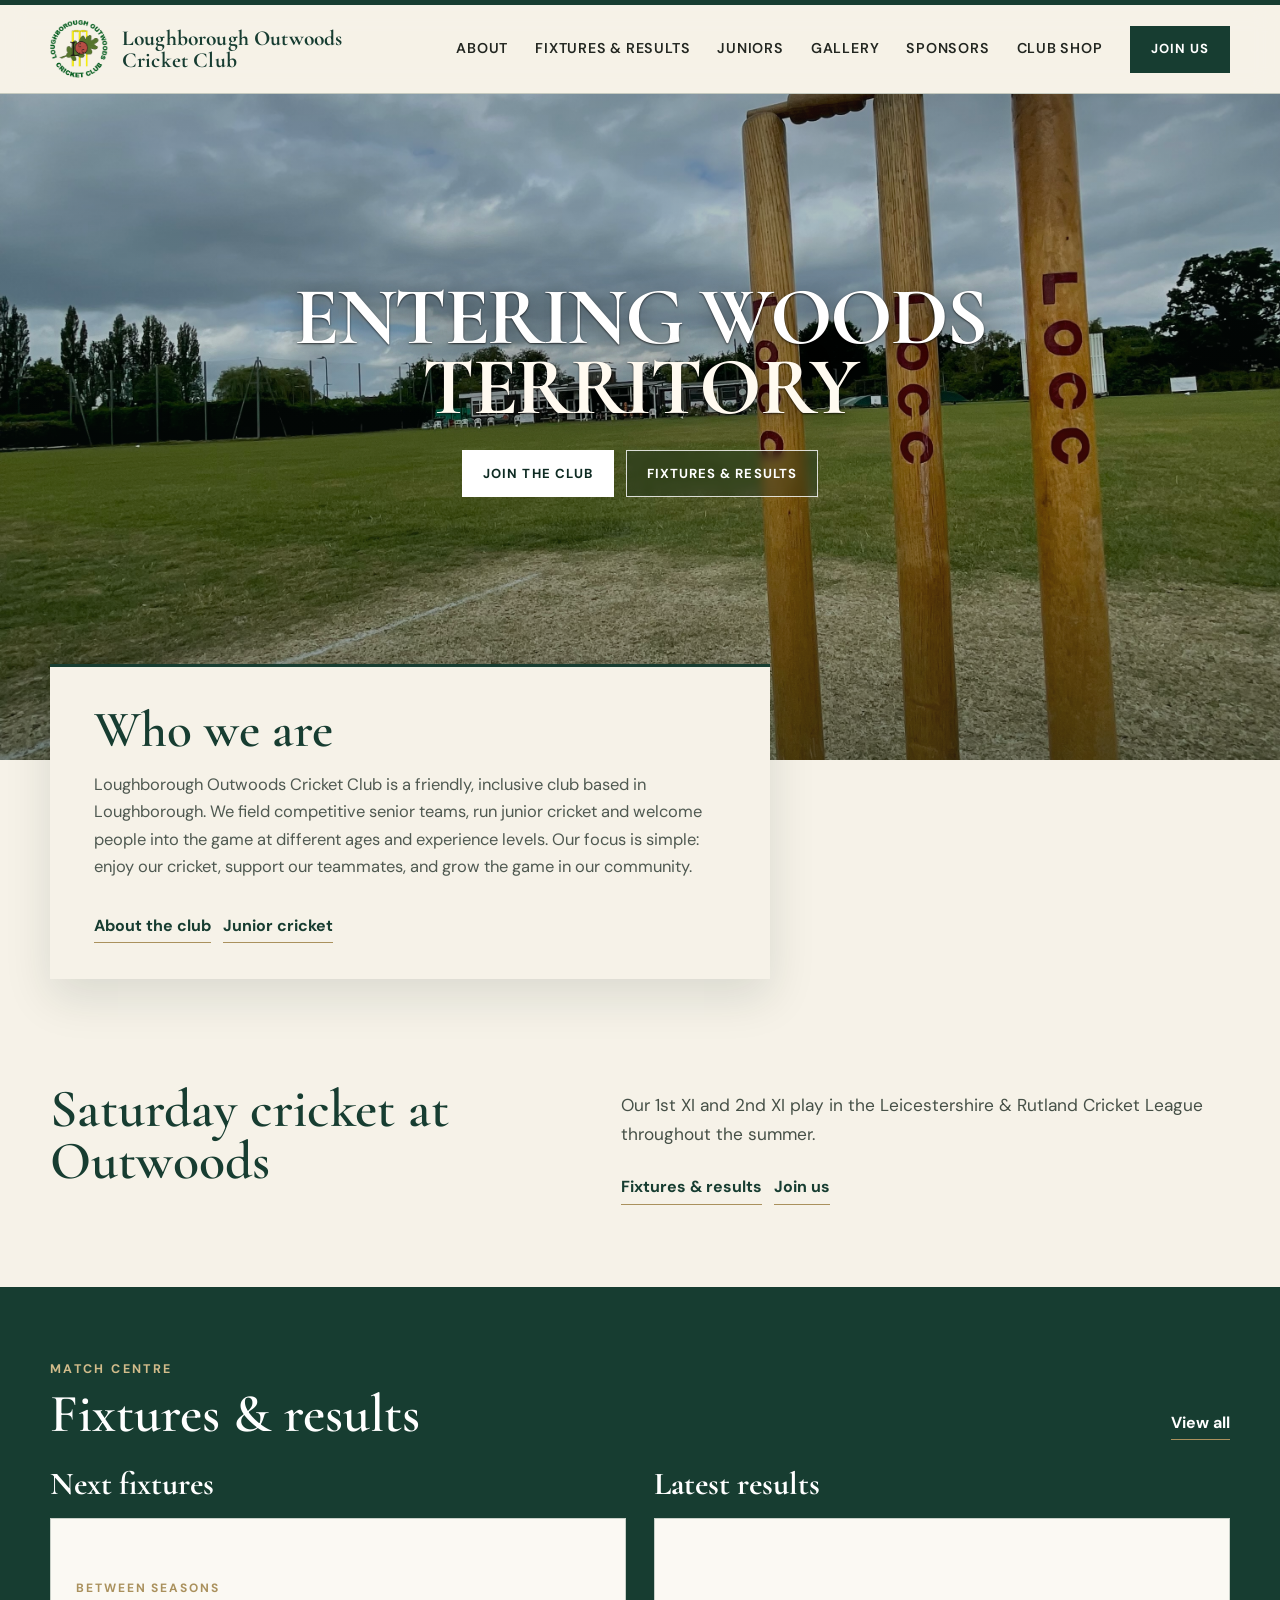
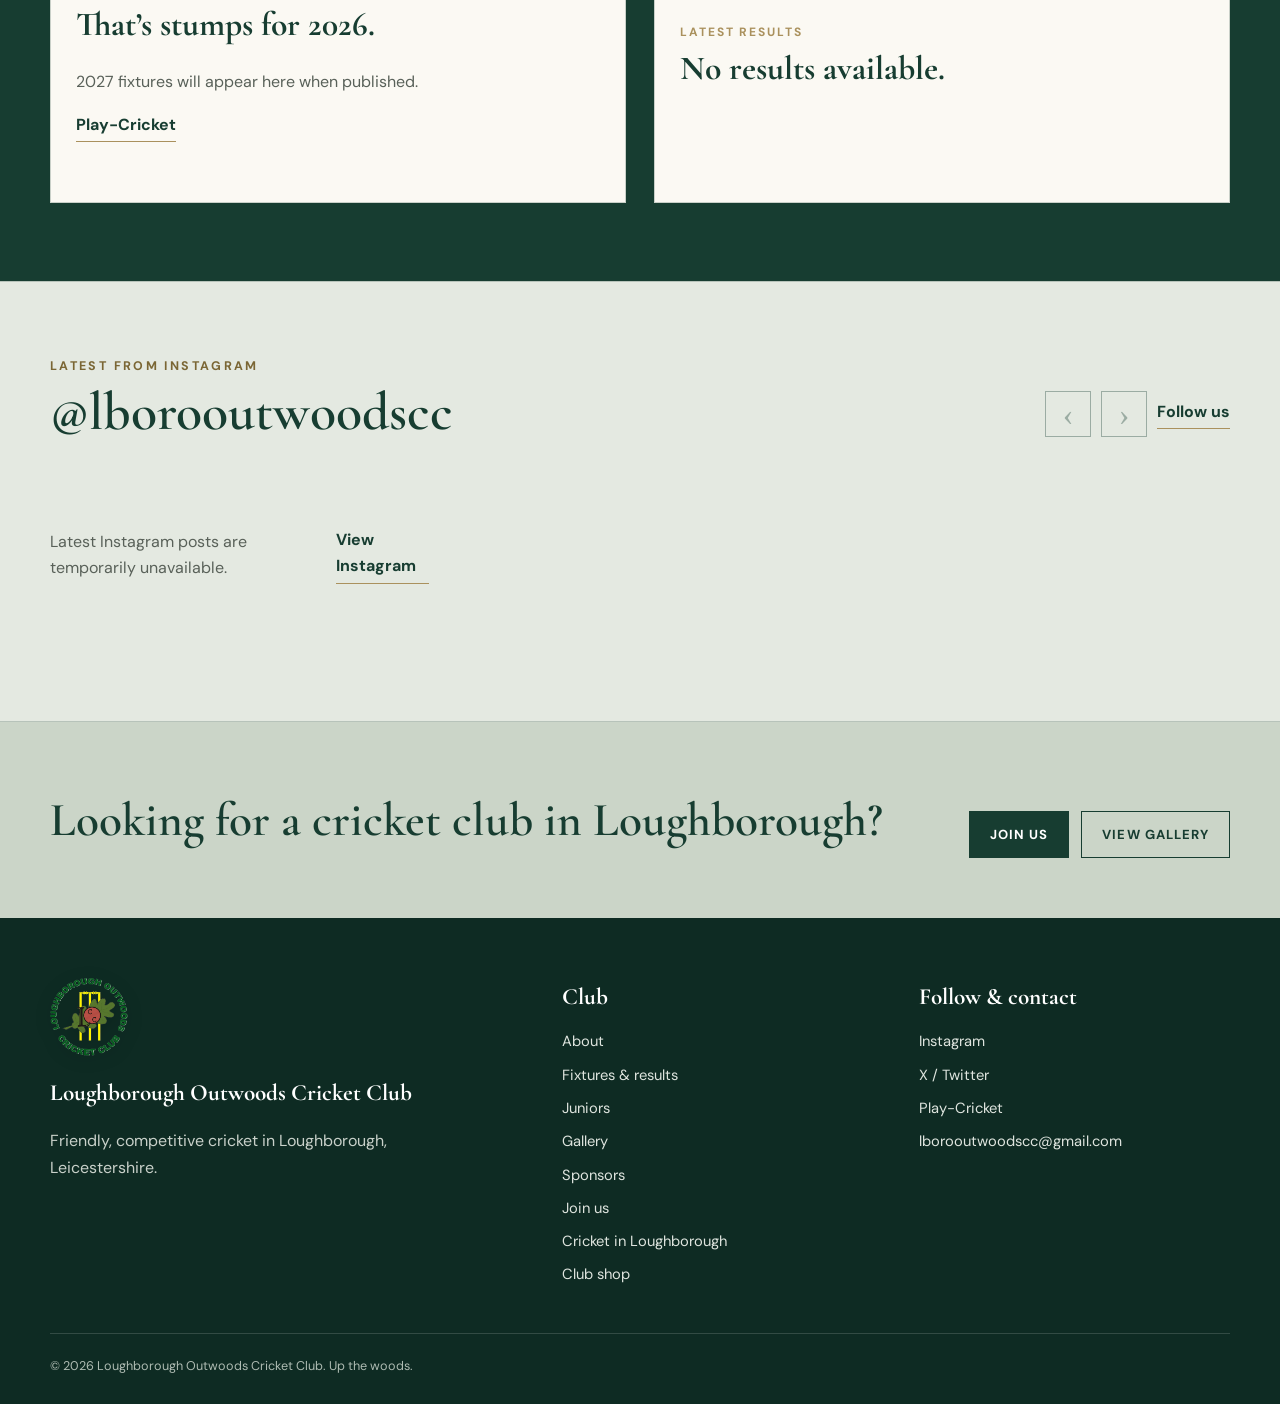
==== commit 70628158: "Standardise homepage shell and simplify typography" ====
--- a/index.html
+++ b/index.html
@@ -8,8 +8,8 @@
   <meta name="theme-color" content="#173d31" />
   <meta name="robots" content="index,follow" />
   <link rel="canonical" href="https://outwoodscc.co.uk/" />
-  <link rel="icon" href="assets/images/logo/logo.png" type="image/png" />
-  <link rel="apple-touch-icon" href="assets/images/logo/logo.png" />
+  <link rel="icon" href="/assets/images/logo/logo.png" type="image/png" />
+  <link rel="apple-touch-icon" href="/assets/images/logo/logo.png" />
   <meta property="og:title" content="Loughborough Outwoods Cricket Club" />
   <meta property="og:description" content="Friendly, competitive cricket in Loughborough. Senior and junior cricket at Outwoods." />
   <meta property="og:type" content="website" />
@@ -20,10 +20,10 @@
   <meta name="twitter:title" content="Loughborough Outwoods Cricket Club" />
   <meta name="twitter:description" content="Friendly, competitive cricket in Loughborough. Senior and junior cricket at Outwoods." />
   <meta name="twitter:image" content="https://outwoodscc.co.uk/assets/images/hero/Hero.jpg" />
-  <link rel="stylesheet" href="assets/styles.css" />
-  <link rel="stylesheet" href="assets/visual.css" />
-  <link rel="stylesheet" href="assets/polish.css" />
-  <link rel="stylesheet" href="assets/cricket.css" />
+  <link rel="stylesheet" href="/assets/styles.css" />
+  <link rel="stylesheet" href="/assets/visual.css" />
+  <link rel="stylesheet" href="/assets/polish.css" />
+  <link rel="stylesheet" href="/assets/cricket.css" />
   <script type="application/ld+json">{"@context":"https://schema.org","@type":"SportsClub","name":"Loughborough Outwoods Cricket Club","sport":"Cricket","email":"lborooutwoodscc@gmail.com","url":"https://outwoodscc.co.uk/","sameAs":["https://www.instagram.com/lborooutwoodscc","https://x.com/lborooutwoodscc","https://loughboroughoutwoods.play-cricket.com/"],"address":{"@type":"PostalAddress","streetAddress":"Watermead Lane","addressLocality":"Loughborough","postalCode":"LE11 3TN","addressRegion":"Leicestershire","addressCountry":"GB"}}</script>
 </head>
 <body>
@@ -31,18 +31,18 @@
 <div class="accent-rule"></div>
 <header class="site-header"><div class="wrap nav"><a class="brand" href="/" aria-label="Loughborough Outwoods Cricket Club home"><span class="brand-mark">LOCC</span><span class="brand-name">Loughborough Outwoods<br>Cricket Club</span></a><button class="menu-btn" aria-expanded="false" aria-label="Open navigation">Menu</button><nav class="nav-links" aria-label="Main navigation"><a href="/about.html">About</a><a href="/fixtures-results/">Fixtures &amp; results</a><a href="/juniors/">Juniors</a><a href="/gallery.html">Gallery</a><a href="/sponsors.html">Sponsors</a><a href="https://iconsports.co.uk/my-club-zone/my-club-zone-cricket/loughborough-outwoods-cc-teamwear" target="_blank" rel="noreferrer">Club shop</a><a href="/join.html" class="btn">Join us</a></nav></div></header>
 <main id="main">
-  <section class="home-hero" aria-label="Loughborough Outwoods Cricket Club home ground"><div class="home-hero-media"><img src="assets/images/hero/Hero.jpg" alt="Loughborough Outwoods Cricket Club ground and Outwoods stumps" fetchpriority="high" decoding="async" /></div><div class="wrap home-hero-inner"><span class="home-welcome">— Welcome —</span><h1 class="home-title"><span>Entering Woods</span><span class="woods-line">Territory</span></h1><div class="home-hero-actions"><a class="btn" href="join.html">Join the club</a><a class="btn light" href="https://loughboroughoutwoods.play-cricket.com/" target="_blank" rel="noreferrer">Fixtures &amp; results</a></div></div></section>
-  <div class="home-about-wrap"><div class="home-about"><span class="kicker">About Outwoods</span><h2>Who we are.</h2><p>Loughborough Outwoods Cricket Club is a friendly, inclusive club based in Loughborough. We field competitive senior teams, run junior cricket and welcome people into the game at different ages and experience levels. Our focus is simple: enjoy our cricket, support our teammates, and grow the game in our community.</p><div class="hero-actions"><a class="text-link" href="about.html">About the club</a><a class="text-link" href="/juniors/">Junior cricket</a></div></div></div>
-  <section class="home-intro"><div class="wrap home-intro-grid"><div class="home-copy"><span class="kicker">The cricket</span><h2>Saturday cricket at Outwoods.</h2></div><div class="home-intro-detail"><p class="lead">Our 1st XI and 2nd XI play in the Leicestershire &amp; Rutland Cricket League throughout the summer.</p><div class="hero-actions"><a class="text-link" href="https://loughboroughoutwoods.play-cricket.com/" target="_blank" rel="noreferrer">Fixtures &amp; results</a><a class="text-link" href="join.html">Join us</a></div></div></div></section>
-  <section class="home-cricket" data-cricket-home aria-labelledby="home-cricket-title"><div class="wrap"><div class="home-section-head"><div><span class="kicker">Match centre</span><h2 id="home-cricket-title">Fixtures &amp; results.</h2></div><a class="text-link" href="/fixtures-results/">View all</a></div><div class="home-rounds" data-home-match-grid><div class="cricket-loading">Loading fixtures and results…</div></div></div></section>
+  <section class="home-hero" aria-label="Loughborough Outwoods Cricket Club home ground"><div class="home-hero-media"><img src="/assets/images/hero/Hero.jpg" alt="Loughborough Outwoods Cricket Club ground and Outwoods stumps" fetchpriority="high" decoding="async" /></div><div class="wrap home-hero-inner"><h1 class="home-title"><span>Entering Woods</span><span class="woods-line">Territory</span></h1><div class="home-hero-actions"><a class="btn" href="/join.html">Join the club</a><a class="btn light" href="/fixtures-results/">Fixtures &amp; results</a></div></div></section>
+  <div class="home-about-wrap"><div class="home-about"><h2>Who we are</h2><p>Loughborough Outwoods Cricket Club is a friendly, inclusive club based in Loughborough. We field competitive senior teams, run junior cricket and welcome people into the game at different ages and experience levels. Our focus is simple: enjoy our cricket, support our teammates, and grow the game in our community.</p><div class="hero-actions"><a class="text-link" href="/about.html">About the club</a><a class="text-link" href="/juniors/">Junior cricket</a></div></div></div>
+  <section class="home-intro"><div class="wrap home-intro-grid"><div class="home-copy"><h2>Saturday cricket at Outwoods</h2></div><div class="home-intro-detail"><p class="lead">Our 1st XI and 2nd XI play in the Leicestershire &amp; Rutland Cricket League throughout the summer.</p><div class="hero-actions"><a class="text-link" href="/fixtures-results/">Fixtures &amp; results</a><a class="text-link" href="/join.html">Join us</a></div></div></div></section>
+  <section class="home-cricket" data-cricket-home aria-labelledby="home-cricket-title"><div class="wrap"><div class="home-section-head"><div><span class="kicker">Match centre</span><h2 id="home-cricket-title">Fixtures &amp; results</h2></div><a class="text-link" href="/fixtures-results/">View all</a></div><div class="home-rounds" data-home-match-grid><div class="cricket-loading">Loading fixtures and results…</div></div></div></section>
   <section class="home-instagram" data-instagram-feed data-feed-id="ApGbqhvJmQQHxa7rgjQ6">
     <div class="wrap">
       <div class="home-section-head"><div><span class="kicker">Latest from Instagram</span><h2>@lborooutwoodscc</h2></div><div class="instagram-head-actions"><button class="instagram-arrow" type="button" data-instagram-prev aria-label="Previous Instagram posts">‹</button><button class="instagram-arrow" type="button" data-instagram-next aria-label="Next Instagram posts">›</button><a class="text-link" href="https://www.instagram.com/lborooutwoodscc" target="_blank" rel="noreferrer">Follow us</a></div></div>
       <div class="instagram-track" data-instagram-track aria-live="polite"><p class="instagram-loading">Loading latest posts…</p></div>
     </div>
   </section>
-  <section class="home-footer-cta"><div class="wrap"><h2>Looking for a cricket club in Loughborough?</h2><div class="hero-actions"><a class="btn" href="join.html">Join us</a><a class="btn light" href="gallery.html">View gallery</a></div></div></section>
+  <section class="home-footer-cta"><div class="wrap"><h2>Looking for a cricket club in Loughborough?</h2><div class="hero-actions"><a class="btn" href="/join.html">Join us</a><a class="btn light" href="/gallery.html">View gallery</a></div></div></section>
 </main>
-<footer><div class="wrap footer-grid"><div><img class="logo-footer" src="assets/images/logo/logo.png" alt="Loughborough Outwoods Cricket Club logo" loading="lazy" decoding="async"><h3>Loughborough Outwoods Cricket Club</h3><p>Friendly, competitive cricket in Loughborough, Leicestershire.</p></div><div><h3>Club</h3><div class="footer-links"><a href="about.html">About</a><a href="/juniors/">Juniors</a><a href="gallery.html">Gallery</a><a href="sponsors.html">Sponsors</a><a href="join.html">Join us</a><a href="/cricket-club-loughborough/">Cricket in Loughborough</a><a href="https://iconsports.co.uk/my-club-zone/my-club-zone-cricket/loughborough-outwoods-cc-teamwear" target="_blank" rel="noreferrer">Club shop</a></div></div><div><h3>Follow &amp; contact</h3><div class="footer-links"><a href="https://www.instagram.com/lborooutwoodscc" target="_blank" rel="noreferrer">Instagram</a><a href="https://x.com/lborooutwoodscc" target="_blank" rel="noreferrer">X / Twitter</a><a href="https://loughboroughoutwoods.play-cricket.com/" target="_blank" rel="noreferrer">Play-Cricket</a><a href="mailto:lborooutwoodscc@gmail.com">lborooutwoodscc@gmail.com</a></div></div></div><div class="wrap micro">© <span data-year></span> Loughborough Outwoods Cricket Club. Up the woods.</div></footer>
-<script src="assets/site.js"></script><script src="assets/cricket.js"></script>
+<footer><div class="wrap footer-grid"><div><img class="logo-footer" src="/assets/images/logo/logo.png" alt="Loughborough Outwoods Cricket Club logo" loading="lazy" decoding="async"><h3>Loughborough Outwoods Cricket Club</h3><p>Friendly, competitive cricket in Loughborough, Leicestershire.</p></div><div><h3>Club</h3><div class="footer-links"><a href="/about.html">About</a><a href="/fixtures-results/">Fixtures &amp; results</a><a href="/juniors/">Juniors</a><a href="/gallery.html">Gallery</a><a href="/sponsors.html">Sponsors</a><a href="/join.html">Join us</a><a href="/cricket-club-loughborough/">Cricket in Loughborough</a><a href="https://iconsports.co.uk/my-club-zone/my-club-zone-cricket/loughborough-outwoods-cc-teamwear" target="_blank" rel="noreferrer">Club shop</a></div></div><div><h3>Follow &amp; contact</h3><div class="footer-links"><a href="https://www.instagram.com/lborooutwoodscc" target="_blank" rel="noreferrer">Instagram</a><a href="https://x.com/lborooutwoodscc" target="_blank" rel="noreferrer">X / Twitter</a><a href="https://loughboroughoutwoods.play-cricket.com/" target="_blank" rel="noreferrer">Play-Cricket</a><a href="mailto:lborooutwoodscc@gmail.com">lborooutwoodscc@gmail.com</a></div></div></div><div class="wrap micro">© <span data-year></span> Loughborough Outwoods Cricket Club. Up the woods.</div></footer>
+<script src="/assets/site.js"></script><script src="/assets/cricket.js"></script>
 </body></html>
--- a/assets/polish.css
+++ b/assets/polish.css
@@ -76,3 +76,52 @@
   html{scroll-behavior:auto}
   *,*::before,*::after{scroll-behavior:auto!important;transition-duration:.001ms!important;animation-duration:.001ms!important;animation-iteration-count:1!important}
 }
+
+/* 2027 audit fixes: contrast, type balance, mobile resilience and desktop recruitment poster. */
+:root{--muted:#5f665e;--brass-text:#7a6634}
+.kicker{color:var(--brass-text);font-size:.78rem}
+.sponsor-info-section .kicker{color:var(--brass-text)}
+
+:focus-visible{outline-color:var(--forest)}
+.home-hero :focus-visible,.dark-section :focus-visible,.cricket-hero :focus-visible,footer :focus-visible,.lightbox :focus-visible,.recruitment-poster-modal :focus-visible{outline-color:var(--ivory)}
+.gallery-thumb:focus-visible,.instagram-arrow:focus-visible{outline-color:var(--forest)}
+.lightbox-close:focus-visible,.lightbox-nav:focus-visible{outline-color:var(--ivory)}
+
+.page-hero h1{font-size:clamp(3.3rem,7vw,6.2rem);line-height:.9;overflow-wrap:anywhere}
+.section-head h2,.section-title{font-size:clamp(2.4rem,4.4vw,4.15rem);line-height:.97}
+.home-about h2{font-size:clamp(2.35rem,4vw,3.5rem);line-height:.98}
+.home-copy h2{font-size:clamp(2.5rem,4.2vw,4.1rem);line-height:.96}
+.home-section-head h2{font-size:clamp(2.4rem,4.2vw,4rem);line-height:.96}
+.home-footer-cta h2{font-size:clamp(2.35rem,3.7vw,3.45rem);line-height:.98}
+.join-primary-card h2{font-size:clamp(2.35rem,4vw,3.6rem);line-height:.98}
+.cricket-hero>.wrap>h1{font-size:clamp(3rem,6.1vw,5.5rem);line-height:.9;overflow-wrap:anywhere}
+.error-page h1{font-size:clamp(3.1rem,7vw,5.9rem);line-height:.92}
+
+.page-hero p,.section-head p,.intro-aside p,.editorial-block p{font-size:1.02rem}
+.home-about p{font-size:1.03rem}
+.contact-person .role{font-size:.76rem}
+.contact-person p{font-size:.9rem}
+
+.home-hero-inner{width:min(var(--max),calc(100% - 42px));margin-inline:auto}
+
+.recruitment-poster-modal[hidden]{display:none}
+.recruitment-poster-modal{position:fixed;inset:0;z-index:2500;background:rgba(7,18,14,.88);display:grid;place-items:center;padding:28px;backdrop-filter:blur(5px)}
+.recruitment-poster-dialog{position:relative;max-width:min(760px,calc(100vw - 96px));max-height:calc(100vh - 56px);display:grid;place-items:center}
+.recruitment-poster-dialog img{display:block;width:auto;max-width:100%;height:auto;max-height:calc(100vh - 56px);object-fit:contain;box-shadow:0 22px 70px rgba(0,0,0,.42)}
+.recruitment-poster-close{position:absolute;top:10px;right:10px;z-index:1;width:46px;height:46px;border:1px solid rgba(255,255,255,.78);background:rgba(14,43,35,.9);color:#fff;font:400 2rem/1 Georgia,serif;cursor:pointer;display:grid;place-items:center}
+.recruitment-poster-close:hover{background:var(--forest-deep)}
+.poster-modal-open{overflow:hidden}
+
+@media(max-width:900px){
+  .nav-links a[aria-current="page"]:not(.btn){border-left-color:var(--forest)}
+  .recruitment-poster-modal{display:none!important}
+}
+
+@media(max-width:560px){
+  .home-hero-inner{width:calc(100% - 28px)}
+  .page-hero h1{font-size:clamp(2.5rem,11.5vw,3.35rem);line-height:.96}
+  .section-head h2,.section-title{font-size:clamp(2.15rem,9.5vw,3rem);line-height:1}
+  .home-about h2,.home-copy h2,.home-section-head h2,.home-footer-cta h2,.join-primary-card h2{font-size:clamp(2.15rem,9vw,2.85rem);line-height:1}
+  .cricket-hero>.wrap>h1{font-size:clamp(2.45rem,11vw,3.3rem);line-height:.96}
+  .error-page h1{font-size:clamp(2.55rem,11vw,3.5rem)}
+}
--- a/assets/cricket.css
+++ b/assets/cricket.css
@@ -1,3 +1,4 @@
+.cricket-source-link{display:flex;justify-content:flex-end;padding:9px 0 13px}.cricket-source-link a{color:#dbe2dd;font-size:.74rem;font-weight:700;letter-spacing:.06em;text-decoration:none;text-transform:uppercase}.cricket-source-link a:hover{color:#fff}.cricket-source-link span{color:var(--brass);font-size:1rem}
 .home-cricket{background:var(--forest);color:#fff;padding:72px 0 78px}
 .home-cricket .kicker{color:#d2bc8b}.home-cricket h2{color:#fff}.home-cricket .text-link{color:#fff}
 .home-rounds,.round-summary{display:grid;grid-template-columns:1fr 1fr;gap:34px}
@@ -18,6 +19,7 @@
 .is-matchday{border-top:5px solid var(--brass)}
 .score-lines{display:grid;gap:5px;margin:18px 0}.score-lines div{display:grid;grid-template-columns:1fr auto;gap:20px;align-items:baseline;font-size:1rem}.score-lines b{font-family:'Cormorant Garamond',Georgia,serif;color:var(--forest);font-size:2rem;line-height:1}
 .result-mark{width:40px;height:40px;display:grid;place-items:center;background:var(--forest);color:#fff;font-size:.83rem;font-weight:800}.result-l{background:var(--burgundy)}.result-d,.result-t{background:var(--brass)}
+.cricket-hero>.wrap>.kicker,.cricket-hero>.wrap>h1{text-align:center}
 .cricket-hero{background:var(--forest);color:#fff;padding:44px 0 0}.cricket-hero .kicker{margin-bottom:10px}.cricket-hero h1{font-family:'Cormorant Garamond',Georgia,serif;font-size:clamp(3.6rem,7vw,6.5rem);line-height:.84;letter-spacing:-.035em;margin:0;color:#fff}
 .cricket-controls{margin-top:30px;border-top:1px solid rgba(255,255,255,.18)}.control-row{display:grid;grid-template-columns:64px minmax(0,1fr);align-items:center;min-height:58px;border-bottom:1px solid rgba(255,255,255,.18)}.control-label{font-size:.68rem;font-weight:700;letter-spacing:.16em;text-transform:uppercase;color:#c8d2cb}
 .team-switch{display:flex;margin:0}.team-switch button{min-width:112px;border:0;background:transparent;color:#fff;padding:9px 18px;font:inherit;font-size:.76rem;font-weight:700;letter-spacing:.07em;text-transform:uppercase;cursor:pointer}.team-switch button+button{border-left:1px solid rgba(255,255,255,.2)}.team-switch button[aria-pressed="true"]{background:var(--ivory);color:var(--forest)}
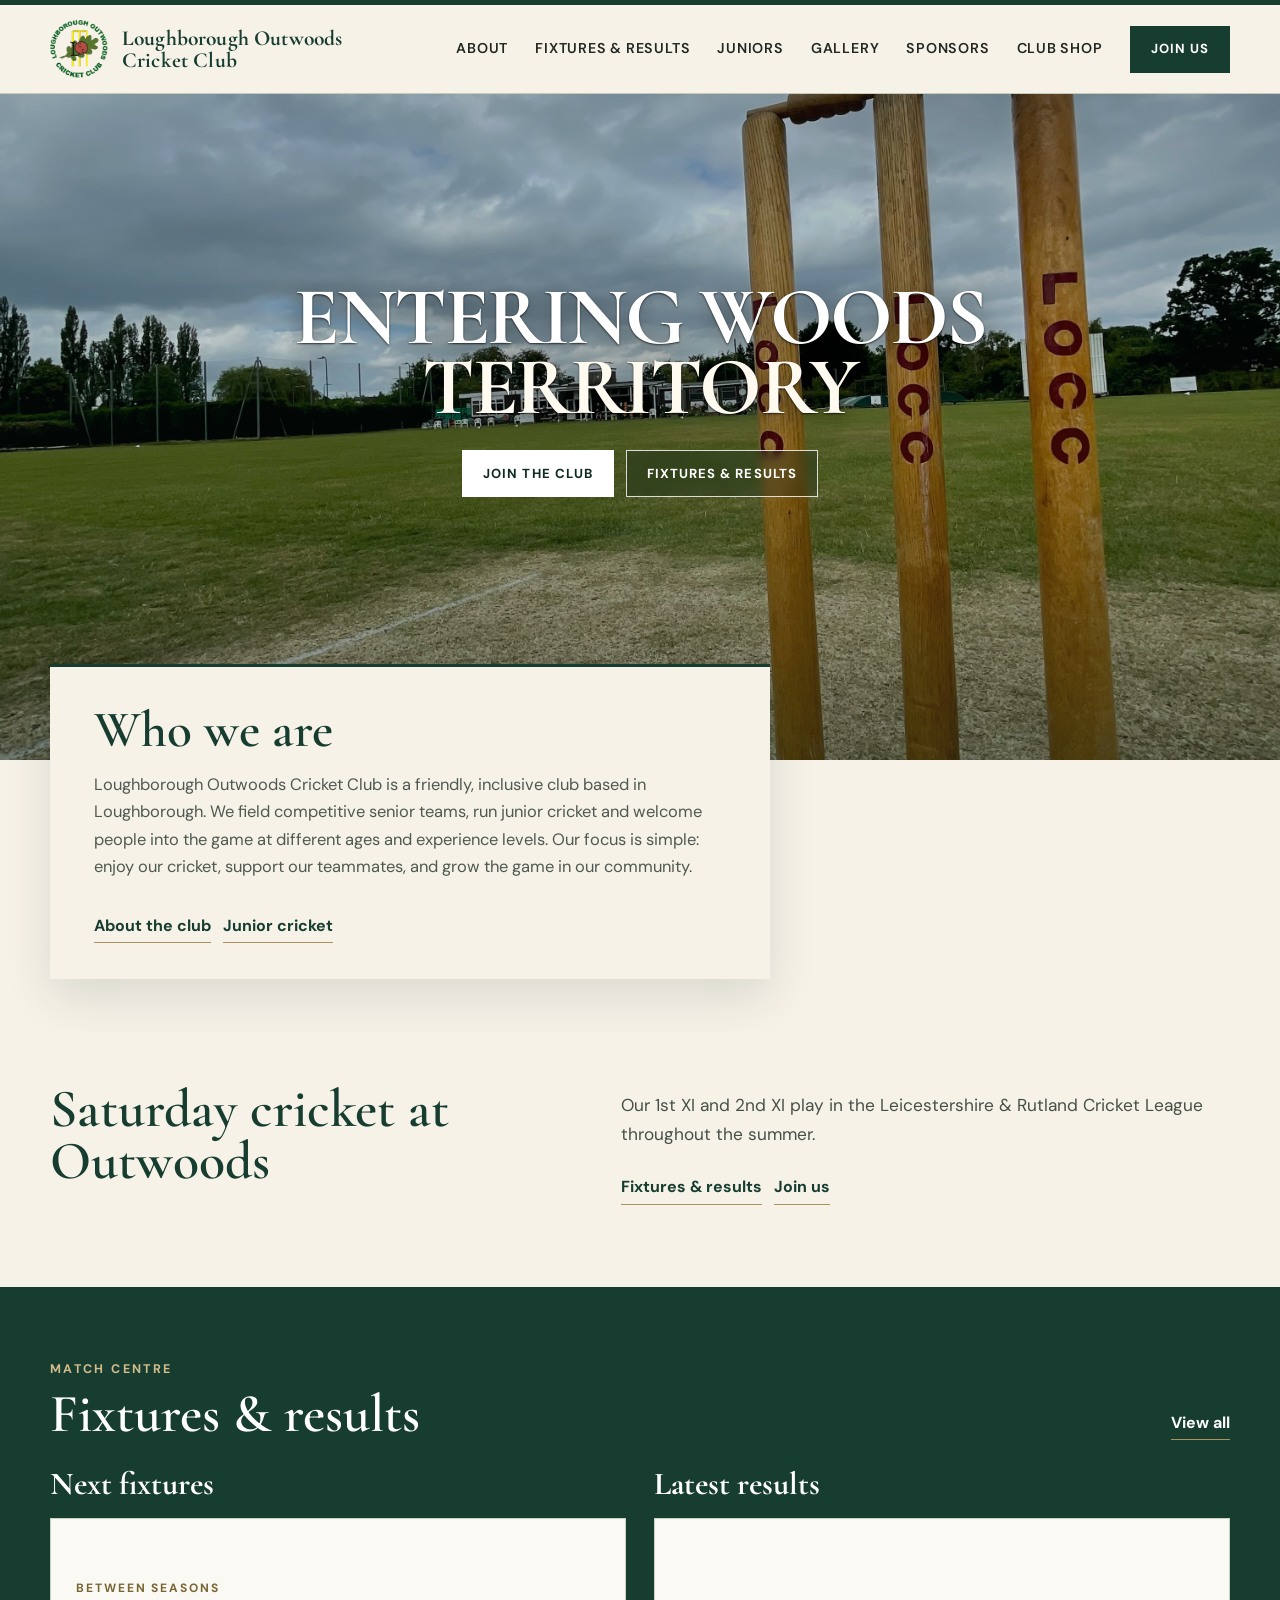
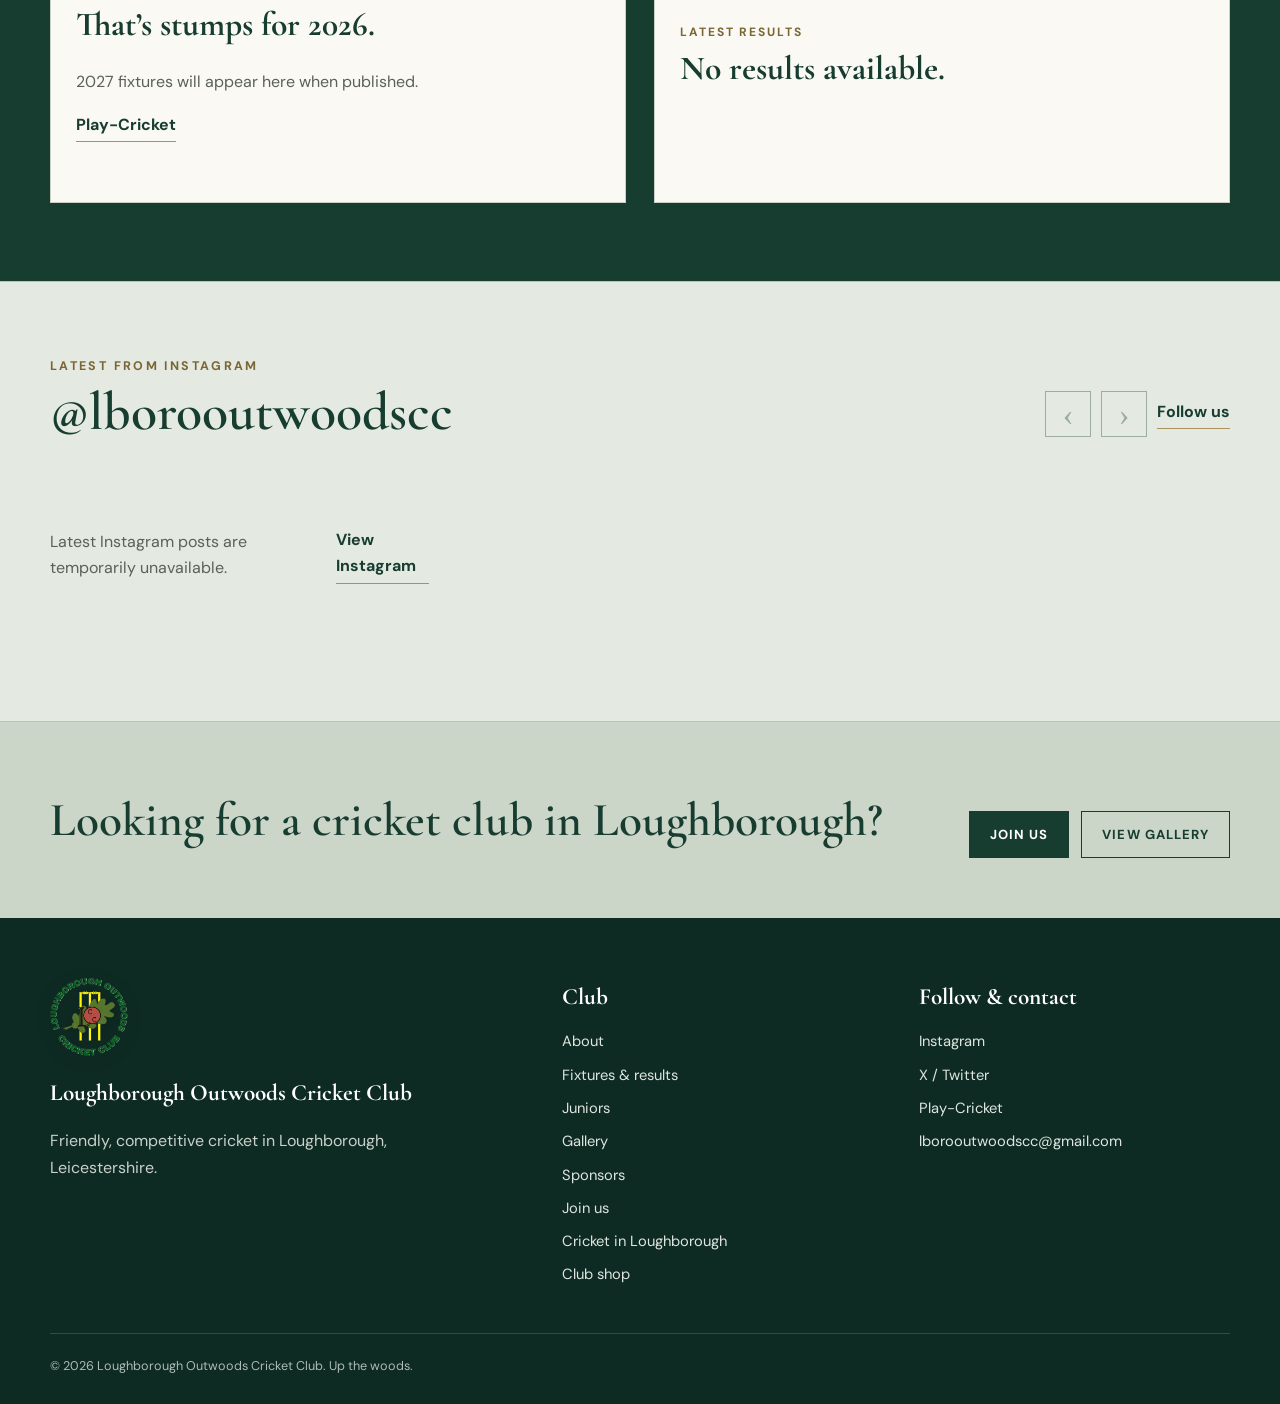
==== commit 8cabe6cf: "Keep homepage match cards consistent with match centre" ====
--- a/index.html
+++ b/index.html
@@ -24,6 +24,7 @@
   <link rel="stylesheet" href="/assets/visual.css" />
   <link rel="stylesheet" href="/assets/polish.css" />
   <link rel="stylesheet" href="/assets/cricket.css" />
+  <link rel="stylesheet" href="/assets/cricket-polish.css" />
   <script type="application/ld+json">{"@context":"https://schema.org","@type":"SportsClub","name":"Loughborough Outwoods Cricket Club","sport":"Cricket","email":"lborooutwoodscc@gmail.com","url":"https://outwoodscc.co.uk/","sameAs":["https://www.instagram.com/lborooutwoodscc","https://x.com/lborooutwoodscc","https://loughboroughoutwoods.play-cricket.com/"],"address":{"@type":"PostalAddress","streetAddress":"Watermead Lane","addressLocality":"Loughborough","postalCode":"LE11 3TN","addressRegion":"Leicestershire","addressCountry":"GB"}}</script>
 </head>
 <body>
@@ -44,5 +45,5 @@
   <section class="home-footer-cta"><div class="wrap"><h2>Looking for a cricket club in Loughborough?</h2><div class="hero-actions"><a class="btn" href="/join.html">Join us</a><a class="btn light" href="/gallery.html">View gallery</a></div></div></section>
 </main>
 <footer><div class="wrap footer-grid"><div><img class="logo-footer" src="/assets/images/logo/logo.png" alt="Loughborough Outwoods Cricket Club logo" loading="lazy" decoding="async"><h3>Loughborough Outwoods Cricket Club</h3><p>Friendly, competitive cricket in Loughborough, Leicestershire.</p></div><div><h3>Club</h3><div class="footer-links"><a href="/about.html">About</a><a href="/fixtures-results/">Fixtures &amp; results</a><a href="/juniors/">Juniors</a><a href="/gallery.html">Gallery</a><a href="/sponsors.html">Sponsors</a><a href="/join.html">Join us</a><a href="/cricket-club-loughborough/">Cricket in Loughborough</a><a href="https://iconsports.co.uk/my-club-zone/my-club-zone-cricket/loughborough-outwoods-cc-teamwear" target="_blank" rel="noreferrer">Club shop</a></div></div><div><h3>Follow &amp; contact</h3><div class="footer-links"><a href="https://www.instagram.com/lborooutwoodscc" target="_blank" rel="noreferrer">Instagram</a><a href="https://x.com/lborooutwoodscc" target="_blank" rel="noreferrer">X / Twitter</a><a href="https://loughboroughoutwoods.play-cricket.com/" target="_blank" rel="noreferrer">Play-Cricket</a><a href="mailto:lborooutwoodscc@gmail.com">lborooutwoodscc@gmail.com</a></div></div></div><div class="wrap micro">© <span data-year></span> Loughborough Outwoods Cricket Club. Up the woods.</div></footer>
-<script src="/assets/site.js"></script><script src="/assets/cricket.js"></script>
+<script src="/assets/site.js"></script><script src="/assets/cricket.js"></script><script src="/assets/cricket-polish.js"></script>
 </body></html>
--- a/assets/visual.css
+++ b/assets/visual.css
@@ -81,14 +81,14 @@
 /* Join page */
 .join-simple{max-width:1100px;margin:auto}
 .join-primary-grid{display:grid;grid-template-columns:1fr 1fr;gap:28px;align-items:stretch}
-.join-primary-card{background:var(--sage-light);border-top:2px solid var(--forest);padding:34px 36px;min-height:100%;display:flex;flex-direction:column}
+.join-primary-card{background:var(--sage-light);border-top:2px solid var(--forest);padding:34px 36px;min-height:100%;display:flex;flex-direction:column;justify-content:flex-start}
 .join-primary-card .kicker{margin-bottom:18px}
 .join-primary-card h2{font-family:'Cormorant Garamond',Georgia,serif;color:var(--forest);font-size:clamp(2.7rem,4.5vw,4.4rem);line-height:.95;margin:0 0 14px;font-weight:600}
 .join-primary-card p{margin:0;color:#596159;max-width:520px}
 .whatsapp-panel{margin-top:26px;display:grid;grid-template-columns:210px 1fr;gap:28px;align-items:center}
 .whatsapp-panel img{width:210px;height:210px;object-fit:contain;background:#fff;padding:10px;display:block;border:1px solid var(--rule)}
 .whatsapp-btn{background:#1f7a4d;border-color:#1f7a4d}.whatsapp-btn:hover{background:#17613d}
-.instagram-primary{justify-content:center}.instagram-primary .instagram-btn{margin-top:28px;align-self:flex-start}
+.instagram-primary{justify-content:flex-start}.instagram-primary .instagram-btn{margin-top:28px;align-self:flex-start}
 .join-secondary{margin-top:58px;padding-top:32px;border-top:1px solid var(--rule)}
 .join-secondary>.kicker{text-align:center;margin-bottom:22px}
 .join-secondary-list{max-width:900px;margin:0 auto;display:grid;grid-template-columns:1.2fr 1fr 1fr;border-top:1px solid var(--rule)}
--- a/assets/polish.css
+++ b/assets/polish.css
@@ -1,7 +1,7 @@
 /* Final site polish: active navigation, accessibility, responsive rhythm and 404 */
 .nav-links a[aria-current="page"]{color:var(--forest);font-weight:700}
 .nav-links>a[aria-current="page"]:not(.btn)::after{right:0;height:2px}
-.nav-links .btn[aria-current="page"]{background:var(--forest-deep);border-color:var(--forest-deep)}
+.nav-links .btn[aria-current="page"]{background:var(--forest-deep);border-color:var(--forest-deep);color:#fff}
 
 .skip-link{position:fixed;left:14px;top:14px;z-index:2000;padding:10px 14px;background:var(--forest-deep);color:#fff;text-decoration:none;transform:translateY(-180%);transition:transform .18s ease}
 .skip-link:focus{transform:translateY(0)}
@@ -81,6 +81,9 @@
 :root{--muted:#5f665e;--brass-text:#7a6634}
 .kicker{color:var(--brass-text);font-size:.78rem}
 .sponsor-info-section .kicker{color:var(--brass-text)}
+.error-code,.match-card .match-eyebrow,.current-status .status-kicker,.history-card>span,.stat-row span b,.status-fixtures a strong,.match-sides span{color:var(--brass-text)}
+.cricket-hero .kicker{color:#d2bc8b}
+.result-mark.result-d,.result-mark.result-t,.btn.brass{color:var(--forest-deep)}
 
 :focus-visible{outline-color:var(--forest)}
 .home-hero :focus-visible,.dark-section :focus-visible,.cricket-hero :focus-visible,footer :focus-visible,.lightbox :focus-visible,.recruitment-poster-modal :focus-visible{outline-color:var(--ivory)}
@@ -96,6 +99,8 @@
 .join-primary-card h2{font-size:clamp(2.35rem,4vw,3.6rem);line-height:.98}
 .cricket-hero>.wrap>h1{font-size:clamp(3rem,6.1vw,5.5rem);line-height:.9;overflow-wrap:anywhere}
 .error-page h1{font-size:clamp(3.1rem,7vw,5.9rem);line-height:.92}
+main .scorecard-hero h1,main .scorecard-missing h1{overflow-wrap:anywhere}
+main .scorecard-missing h1{font-size:clamp(2.4rem,8vw,3.6rem)}
 
 .page-hero p,.section-head p,.intro-aside p,.editorial-block p{font-size:1.02rem}
 .home-about p{font-size:1.03rem}
@@ -112,6 +117,10 @@
 .recruitment-poster-close:hover{background:var(--forest-deep)}
 .poster-modal-open{overflow:hidden}
 
+@media(min-width:901px){
+  .instagram-primary .instagram-btn{margin-top:43px}
+}
+
 @media(max-width:900px){
   .nav-links a[aria-current="page"]:not(.btn){border-left-color:var(--forest)}
   .recruitment-poster-modal{display:none!important}
@@ -124,4 +133,5 @@
   .home-about h2,.home-copy h2,.home-section-head h2,.home-footer-cta h2,.join-primary-card h2{font-size:clamp(2.15rem,9vw,2.85rem);line-height:1}
   .cricket-hero>.wrap>h1{font-size:clamp(2.45rem,11vw,3.3rem);line-height:.96}
   .error-page h1{font-size:clamp(2.55rem,11vw,3.5rem)}
+  main .scorecard-missing h1{font-size:clamp(2.2rem,10vw,3rem)}
 }
--- a/assets/cricket-polish.css
+++ b/assets/cricket-polish.css
@@ -0,0 +1,168 @@
+/* Match centre refinement: quiet hierarchy, fast scanning, progressive detail. */
+
+/* Hero and controls */
+main[data-cricket-hub] .cricket-hero{padding:46px 0 38px}
+main[data-cricket-hub] .cricket-hero>.wrap>.kicker{margin-bottom:8px}
+main[data-cricket-hub] .cricket-hero h1{font-size:clamp(3rem,6vw,5.4rem);line-height:.9}
+main[data-cricket-hub] .cricket-controls{max-width:1080px;margin:28px auto -66px;background:var(--paper);color:var(--ink);border:1px solid var(--rule);box-shadow:0 18px 42px rgba(14,43,35,.13)}
+main[data-cricket-hub] .control-row{grid-template-columns:72px minmax(0,1fr);min-height:58px;border-bottom:1px solid var(--rule)}
+main[data-cricket-hub] .control-label{padding-left:18px;color:var(--muted)}
+main[data-cricket-hub] .team-switch button{color:var(--forest);min-height:44px}
+main[data-cricket-hub] .team-switch button+button{border-left:1px solid var(--rule)}
+main[data-cricket-hub] .team-switch button[aria-pressed="true"]{background:var(--forest);color:#fff}
+main[data-cricket-hub] .hero-tabs button{color:var(--muted);padding-top:16px;padding-bottom:14px}
+main[data-cricket-hub] .hero-tabs button[aria-selected="true"]{color:var(--forest);border-bottom-color:var(--forest)}
+main[data-cricket-hub] .cricket-source-link{padding:10px 16px 12px}
+main[data-cricket-hub] .cricket-source-link a{color:var(--forest)}
+main[data-cricket-hub] .cricket-source-link a:hover{color:var(--forest-deep);text-decoration:underline}
+main[data-cricket-hub] .cricket-source-link span{color:var(--brass-text)}
+main[data-cricket-hub] .cricket-dashboard{padding-top:88px;padding-bottom:76px}
+
+/* The season-status strip is useful in Fixtures, but noise everywhere else. */
+main[data-cricket-hub]:has(.hero-tabs [data-panel="results"][aria-selected="true"]) .current-status,
+main[data-cricket-hub]:has(.hero-tabs [data-panel="table"][aria-selected="true"]) .current-status,
+main[data-cricket-hub]:has(.hero-tabs [data-panel="stats"][aria-selected="true"]) .current-status,
+main[data-cricket-hub]:has(.hero-tabs [data-panel="history"][aria-selected="true"]) .current-status{display:none}
+main[data-cricket-hub] .current-status{background:transparent;border:0;border-top:1px solid var(--rule);border-bottom:1px solid var(--rule);padding:20px 4px 22px}
+main[data-cricket-hub] .current-status h2{font-size:clamp(1.85rem,3vw,2.35rem);margin-top:5px}
+main[data-cricket-hub] .status-kicker{color:var(--brass-text)}
+main[data-cricket-hub] .status-fixtures a{background:var(--paper);border-color:var(--rule)}
+main[data-cricket-hub] .status-fixtures a strong{color:var(--forest)}
+main[data-cricket-hub] .cricket-panel{padding-top:30px}
+
+/* Group fixtures/results by the day they were played. */
+main[data-cricket-hub] .match-list{display:block;max-width:1040px;margin:0 auto}
+.match-day-group{margin:0 0 30px}
+.match-day-group:last-child{margin-bottom:0}
+.match-day-heading{display:flex;align-items:center;gap:14px;margin:0 0 10px;color:var(--forest);font:700 .8rem/1.2 'DM Sans',Arial,sans-serif;letter-spacing:.09em;text-transform:uppercase}
+.match-day-heading::after{content:"";height:1px;flex:1;background:var(--rule)}
+.match-day-cards{display:grid;gap:9px}
+
+/* Compact match rows. The data, not the chrome, gets the visual weight. */
+main[data-cricket-hub] .match-list .match-card{position:relative;display:grid;grid-template-columns:142px minmax(0,1fr) 132px;grid-template-areas:"top main action" "time main action" ". meta action";column-gap:28px;row-gap:4px;align-items:center;padding:22px 24px;background:var(--paper);border:1px solid var(--rule);transition:border-color .18s ease,box-shadow .18s ease,transform .18s ease}
+main[data-cricket-hub] .match-list .match-card:hover,
+main[data-cricket-hub] .match-list .match-card:focus-within{border-color:rgba(23,61,49,.42);box-shadow:0 8px 24px rgba(14,43,35,.07);transform:translateY(-1px)}
+main[data-cricket-hub] .match-list .match-card-top{grid-area:top;justify-content:flex-start;gap:8px}
+main[data-cricket-hub] .match-list .match-date{grid-area:time;margin:4px 0 0;color:var(--muted);font-size:.78rem;letter-spacing:.05em}
+main[data-cricket-hub] .match-list .match-sides,
+main[data-cricket-hub] .match-list .score-lines{grid-area:main;margin:0}
+main[data-cricket-hub] .match-list .match-meta,
+main[data-cricket-hub] .match-list .result-description{grid-area:meta;margin:4px 0 0;color:var(--muted);font-size:.86rem;line-height:1.45}
+main[data-cricket-hub] .match-list .text-link{grid-area:action;justify-self:end;align-self:center;position:static;border:0;padding:9px 0;font-size:.76rem;letter-spacing:.06em;text-transform:uppercase}
+main[data-cricket-hub] .match-list .text-link::after{content:"";position:absolute;inset:0}
+main[data-cricket-hub] .match-list .text-link:hover{text-decoration:underline}
+main[data-cricket-hub] .match-list .team-pill{background:var(--sage-light);border:0;padding:6px 9px;color:var(--forest);font-size:.7rem}
+main[data-cricket-hub] .match-list .match-card:not(.is-matchday):not(.match-card-empty) .match-eyebrow{display:none}
+main[data-cricket-hub] .match-list .is-matchday .match-eyebrow{color:var(--burgundy);font-size:.68rem}
+main[data-cricket-hub] .match-list .match-sides{font-size:clamp(1.35rem,2.25vw,1.8rem);line-height:1.05}
+main[data-cricket-hub] .match-list .match-sides span{font-size:.78rem;color:var(--muted)}
+main[data-cricket-hub] .match-list .score-lines{gap:6px;max-width:620px}
+main[data-cricket-hub] .match-list .score-lines div{grid-template-columns:minmax(0,1fr) auto;gap:18px;font-size:.97rem}
+main[data-cricket-hub] .match-list .score-lines b{font-size:2rem;font-variant-numeric:tabular-nums}
+main[data-cricket-hub] .match-list .result-mark{width:31px;height:31px;font-size:.73rem}
+main[data-cricket-hub] .result-card:has(.result-w){border-left:4px solid #2f7055}
+main[data-cricket-hub] .result-card:has(.result-l){border-left:4px solid var(--burgundy)}
+main[data-cricket-hub] .result-card:has(.result-d),
+main[data-cricket-hub] .result-card:has(.result-t){border-left:4px solid var(--brass-text)}
+main[data-cricket-hub] .match-list .result-w{background:#2f7055}
+main[data-cricket-hub] .match-list .result-l{background:var(--burgundy)}
+main[data-cricket-hub] .match-list .result-d,
+main[data-cricket-hub] .match-list .result-t{background:var(--brass-text);color:#fff}
+
+/* Keep empty/off-season states calm and separate from real match rows. */
+main[data-cricket-hub] .cricket-empty{border:0;border-top:1px solid var(--rule);border-bottom:1px solid var(--rule);background:transparent;padding:48px 20px}
+main[data-cricket-hub] .cricket-empty h3{font-size:1.95rem}
+
+/* Tables and stats: reduce decoration, strengthen scan lines. */
+main[data-cricket-hub] .league-table-wrap,
+main[data-cricket-hub] .stats-table-wrap{border-color:var(--rule);box-shadow:none}
+main[data-cricket-hub] .league-table th,
+main[data-cricket-hub] .stats-table th{background:var(--forest-deep)}
+main[data-cricket-hub] .league-table td,
+main[data-cricket-hub] .stats-table td{padding-top:12px;padding-bottom:12px}
+main[data-cricket-hub] .league-table .is-outwoods{background:#e5ece5;box-shadow:inset 4px 0 0 var(--forest)}
+main[data-cricket-hub] .stats-subtabs{justify-content:flex-start;margin-bottom:26px}
+main[data-cricket-hub] .stats-subtabs button{padding:12px 18px}
+main[data-cricket-hub] .stats-heading .match-eyebrow{display:none}
+main[data-cricket-hub] .stats-heading h3{font-size:1.8rem;margin:0}
+main[data-cricket-hub] .data-note{margin-top:18px}
+main[data-cricket-hub] .table-title h3{font-size:1.8rem}
+
+/* Past seasons: let the year/finish read like data, not poster typography. */
+main[data-cricket-hub] .history-season{grid-template-columns:120px 1fr;border-left:0;border-top:1px solid var(--rule);padding:20px 22px}
+main[data-cricket-hub] .history-season header .match-eyebrow{display:none}
+main[data-cricket-hub] .history-season h2{font-size:2.1rem;margin:0}
+main[data-cricket-hub] .history-team>strong{font-size:2.25rem;margin-top:10px}
+main[data-cricket-hub] .history-card{border-top:1px solid var(--rule);padding:22px}
+main[data-cricket-hub] .history-card>strong{font-size:2.7rem}
+
+/* Scorecard: scores are the hero; the prose result is supporting information. */
+.scorecard-page{padding-top:34px}
+.scorecard-page .scorecard-back{margin-bottom:24px;font-size:.9rem}
+.scorecard-page .scorecard-hero{background:var(--paper);color:var(--ink);border:1px solid var(--rule);border-top:4px solid var(--forest);padding:38px 42px;text-align:left}
+.scorecard-page .scorecard-hero .match-eyebrow{color:var(--brass-text)}
+.scorecard-page .scorecard-hero h1{font-family:'DM Sans',Arial,sans-serif;color:#4f5951;font-size:1.05rem;line-height:1.5;letter-spacing:0;font-weight:600;margin:10px 0 4px;max-width:none}
+.scorecard-page .scorecard-hero>p{margin:0;color:var(--muted);font-size:.9rem}
+.scorecard-page .scorecard-summary{margin-top:28px;padding-top:26px;border-top:1px solid var(--rule)}
+.scorecard-page .scorecard-summary>div:not(.result-mark){gap:7px}
+.scorecard-page .scorecard-summary span{color:var(--muted);font-size:.86rem;line-height:1.35}
+.scorecard-page .scorecard-summary strong{color:var(--forest);font-size:clamp(2.4rem,5vw,3.4rem);font-variant-numeric:tabular-nums}
+.scorecard-page .scorecard-summary .result-mark{width:38px;height:38px}
+.scorecard-page .innings-stack{gap:22px;margin-top:28px}
+.scorecard-page .innings-card{background:var(--paper);border:1px solid var(--rule);padding:26px 28px}
+.scorecard-page .innings-heading{margin-bottom:18px}
+.scorecard-page .innings-heading h2{font-size:2rem}
+.scorecard-page .innings-heading strong{font-size:2.3rem}
+.scorecard-page .score-table-wrap{border-color:var(--rule)}
+.scorecard-page .score-table th{background:var(--forest-deep)}
+.scorecard-page .score-table td{padding-top:11px;padding-bottom:11px}
+.scorecard-page .match-info{margin-top:28px;background:transparent;border-top:1px solid var(--rule);padding:26px 0 0}
+.scorecard-page .match-info h2{font-size:1.9rem}
+.scorecard-page .match-info p{margin:0;padding:12px 0}
+
+/* Home match cards should not repeat the generic "Last time out" label either. */
+.home-cricket .result-card .match-eyebrow{display:none}
+
+@media(max-width:900px){
+  main[data-cricket-hub] .cricket-controls{margin-left:0;margin-right:0}
+  main[data-cricket-hub] .match-list .match-card{grid-template-columns:124px minmax(0,1fr) 112px;column-gap:18px;padding:20px}
+  main[data-cricket-hub] .match-list .match-sides{font-size:1.35rem}
+  main[data-cricket-hub] .match-list .score-lines b{font-size:1.75rem}
+}
+
+@media(max-width:760px){
+  main[data-cricket-hub] .cricket-hero{padding-top:34px;padding-bottom:28px}
+  main[data-cricket-hub] .cricket-controls{margin-top:22px;margin-bottom:-48px;box-shadow:0 12px 28px rgba(14,43,35,.11)}
+  main[data-cricket-hub] .control-row{grid-template-columns:1fr;gap:6px;padding:10px 12px}
+  main[data-cricket-hub] .control-label{padding-left:2px}
+  main[data-cricket-hub] .team-switch{width:100%}
+  main[data-cricket-hub] .team-switch button{flex:1}
+  main[data-cricket-hub] .cricket-source-link{padding-left:12px;padding-right:12px}
+  main[data-cricket-hub] .cricket-dashboard{padding-top:70px}
+  main[data-cricket-hub] .current-status{align-items:flex-start;padding-left:0;padding-right:0}
+  main[data-cricket-hub] .match-list .match-card{display:block;padding:19px 18px}
+  main[data-cricket-hub] .match-list .match-card-top{margin-bottom:8px}
+  main[data-cricket-hub] .match-list .match-date{margin:7px 0 12px}
+  main[data-cricket-hub] .match-list .match-sides,
+  main[data-cricket-hub] .match-list .score-lines{margin:0 0 10px}
+  main[data-cricket-hub] .match-list .match-meta,
+  main[data-cricket-hub] .match-list .result-description{margin:8px 0 12px}
+  main[data-cricket-hub] .match-list .text-link{display:inline-flex;margin-top:2px}
+  main[data-cricket-hub] .match-list .match-sides{font-size:1.3rem}
+  main[data-cricket-hub] .match-list .score-lines b{font-size:1.65rem}
+  .match-day-group{margin-bottom:24px}
+  .scorecard-page .scorecard-hero{padding:28px 20px}
+  .scorecard-page .scorecard-summary{grid-template-columns:1fr;gap:12px;text-align:center}
+  .scorecard-page .scorecard-summary>div:first-child,
+  .scorecard-page .scorecard-summary>div:last-child{text-align:center}
+  .scorecard-page .scorecard-summary .result-mark{grid-row:2}
+  .scorecard-page .scorecard-summary>div:last-child{grid-row:3}
+  .scorecard-page .innings-card{padding:22px 16px}
+}
+
+@media(max-width:520px){
+  main[data-cricket-hub] .hero-tabs button{padding-left:14px;padding-right:14px}
+  main[data-cricket-hub] .stats-subtabs button{flex:1;padding-left:8px;padding-right:8px}
+  main[data-cricket-hub] .history-season{grid-template-columns:1fr;padding:18px}
+  main[data-cricket-hub] .history-season header{border-right:0;border-bottom:1px solid var(--rule);padding-bottom:12px;margin-bottom:12px}
+}
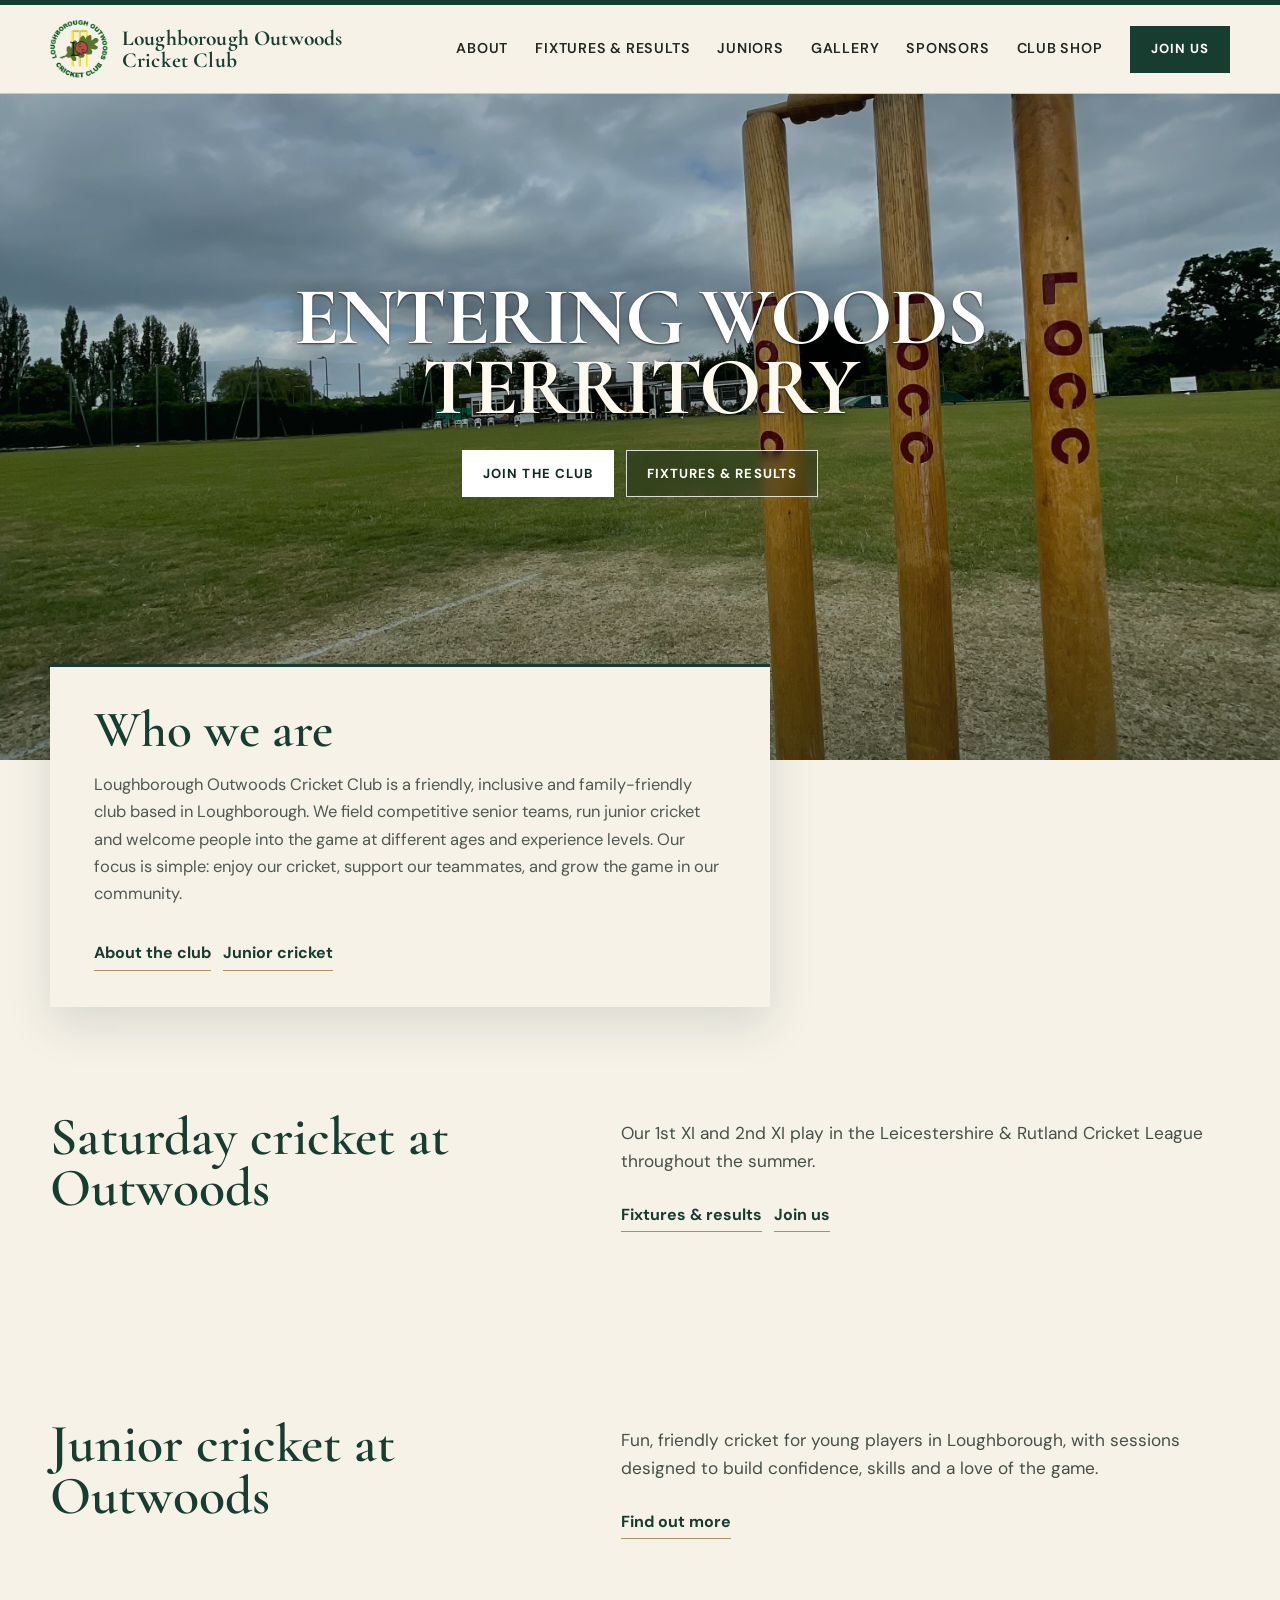
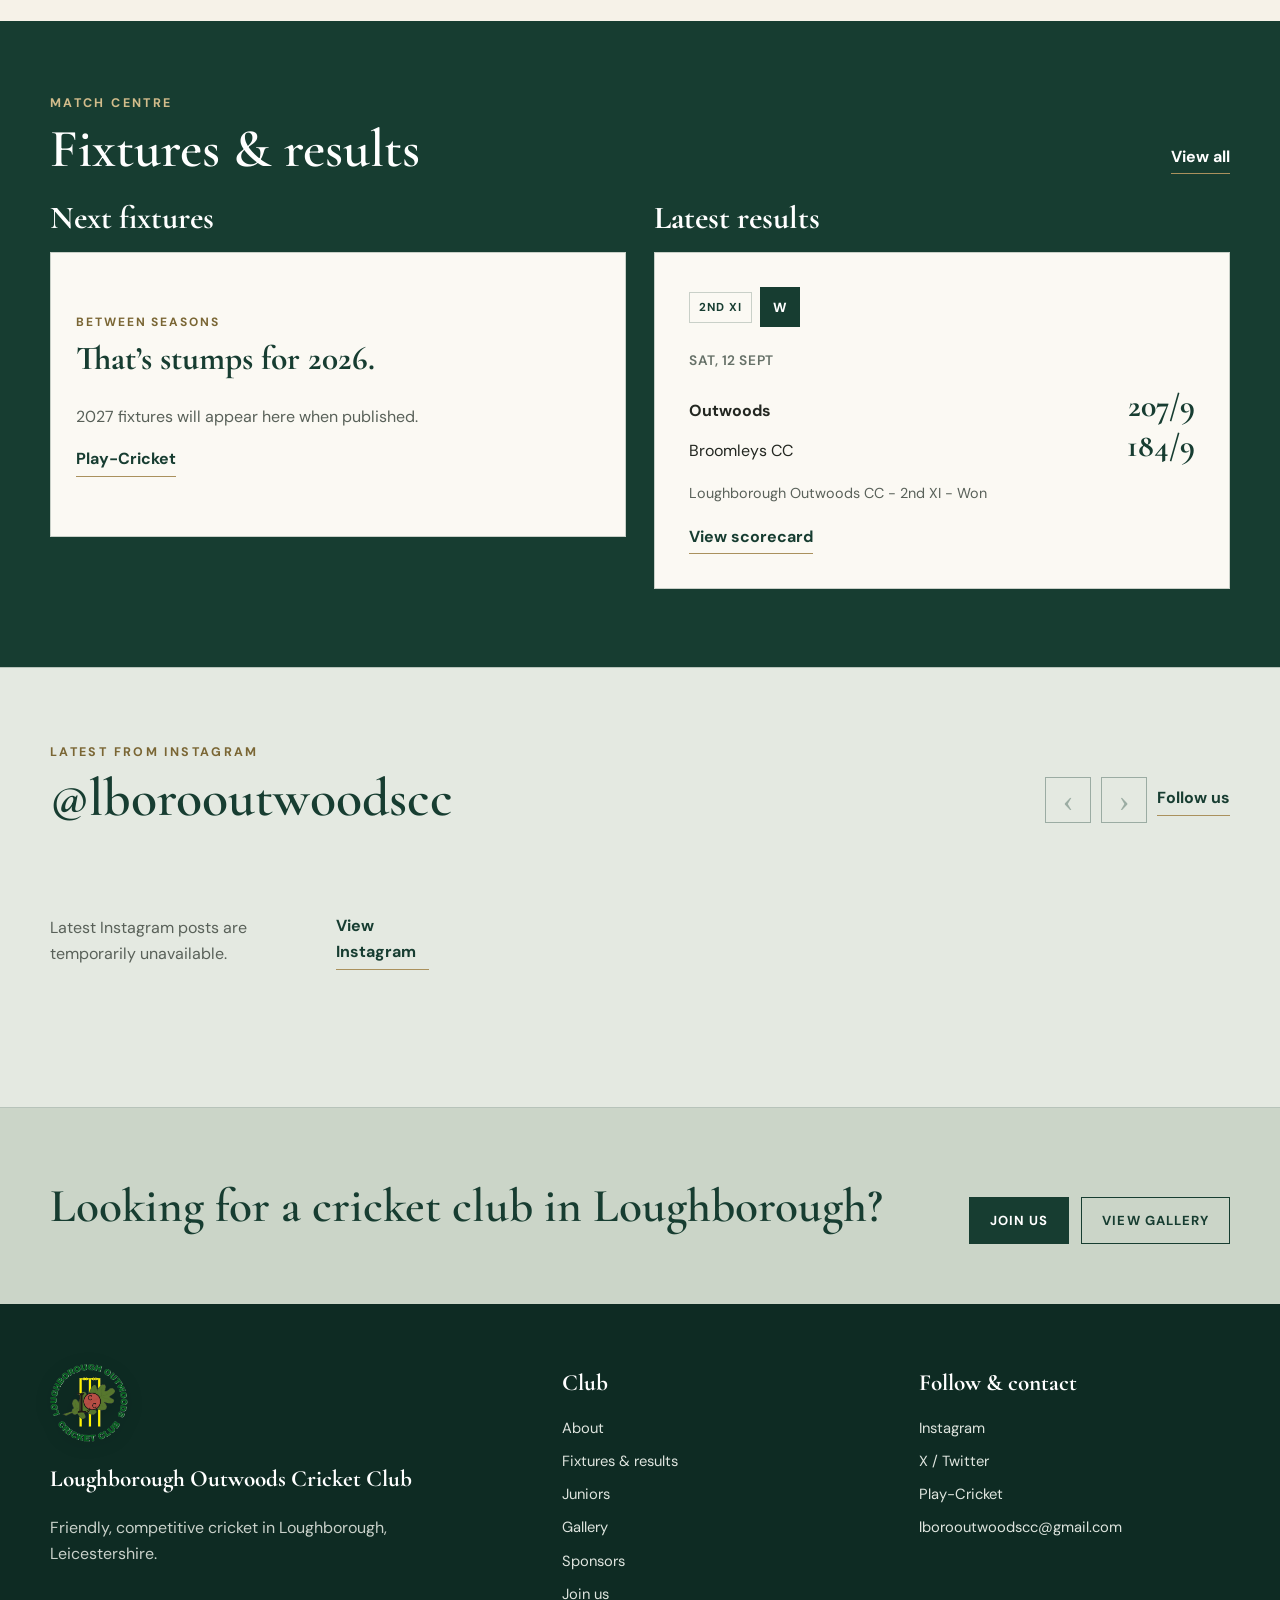
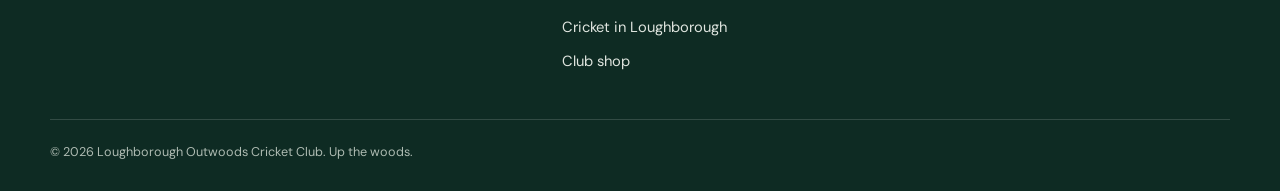
==== commit 10e71ef1: "Add junior cricket homepage section and family-friendly copy" ====
--- a/index.html
+++ b/index.html
@@ -33,8 +33,9 @@
 <header class="site-header"><div class="wrap nav"><a class="brand" href="/" aria-label="Loughborough Outwoods Cricket Club home"><span class="brand-mark">LOCC</span><span class="brand-name">Loughborough Outwoods<br>Cricket Club</span></a><button class="menu-btn" aria-expanded="false" aria-label="Open navigation">Menu</button><nav class="nav-links" aria-label="Main navigation"><a href="/about.html">About</a><a href="/fixtures-results/">Fixtures &amp; results</a><a href="/juniors/">Juniors</a><a href="/gallery.html">Gallery</a><a href="/sponsors.html">Sponsors</a><a href="https://iconsports.co.uk/my-club-zone/my-club-zone-cricket/loughborough-outwoods-cc-teamwear" target="_blank" rel="noreferrer">Club shop</a><a href="/join.html" class="btn">Join us</a></nav></div></header>
 <main id="main">
   <section class="home-hero" aria-label="Loughborough Outwoods Cricket Club home ground"><div class="home-hero-media"><img src="/assets/images/hero/Hero.jpg" alt="Loughborough Outwoods Cricket Club ground and Outwoods stumps" fetchpriority="high" decoding="async" /></div><div class="wrap home-hero-inner"><h1 class="home-title"><span>Entering Woods</span><span class="woods-line">Territory</span></h1><div class="home-hero-actions"><a class="btn" href="/join.html">Join the club</a><a class="btn light" href="/fixtures-results/">Fixtures &amp; results</a></div></div></section>
-  <div class="home-about-wrap"><div class="home-about"><h2>Who we are</h2><p>Loughborough Outwoods Cricket Club is a friendly, inclusive club based in Loughborough. We field competitive senior teams, run junior cricket and welcome people into the game at different ages and experience levels. Our focus is simple: enjoy our cricket, support our teammates, and grow the game in our community.</p><div class="hero-actions"><a class="text-link" href="/about.html">About the club</a><a class="text-link" href="/juniors/">Junior cricket</a></div></div></div>
+  <div class="home-about-wrap"><div class="home-about"><h2>Who we are</h2><p>Loughborough Outwoods Cricket Club is a friendly, inclusive and family-friendly club based in Loughborough. We field competitive senior teams, run junior cricket and welcome people into the game at different ages and experience levels. Our focus is simple: enjoy our cricket, support our teammates, and grow the game in our community.</p><div class="hero-actions"><a class="text-link" href="/about.html">About the club</a><a class="text-link" href="/juniors/">Junior cricket</a></div></div></div>
   <section class="home-intro"><div class="wrap home-intro-grid"><div class="home-copy"><h2>Saturday cricket at Outwoods</h2></div><div class="home-intro-detail"><p class="lead">Our 1st XI and 2nd XI play in the Leicestershire &amp; Rutland Cricket League throughout the summer.</p><div class="hero-actions"><a class="text-link" href="/fixtures-results/">Fixtures &amp; results</a><a class="text-link" href="/join.html">Join us</a></div></div></div></section>
+  <section class="home-intro"><div class="wrap home-intro-grid"><div class="home-copy"><h2>Junior cricket at Outwoods</h2></div><div class="home-intro-detail"><p class="lead">Fun, friendly cricket for young players in Loughborough, with sessions designed to build confidence, skills and a love of the game.</p><div class="hero-actions"><a class="text-link" href="/juniors/">Find out more</a></div></div></div></section>
   <section class="home-cricket" data-cricket-home aria-labelledby="home-cricket-title"><div class="wrap"><div class="home-section-head"><div><span class="kicker">Match centre</span><h2 id="home-cricket-title">Fixtures &amp; results</h2></div><a class="text-link" href="/fixtures-results/">View all</a></div><div class="home-rounds" data-home-match-grid><div class="cricket-loading">Loading fixtures and results…</div></div></div></section>
   <section class="home-instagram" data-instagram-feed data-feed-id="ApGbqhvJmQQHxa7rgjQ6">
     <div class="wrap">
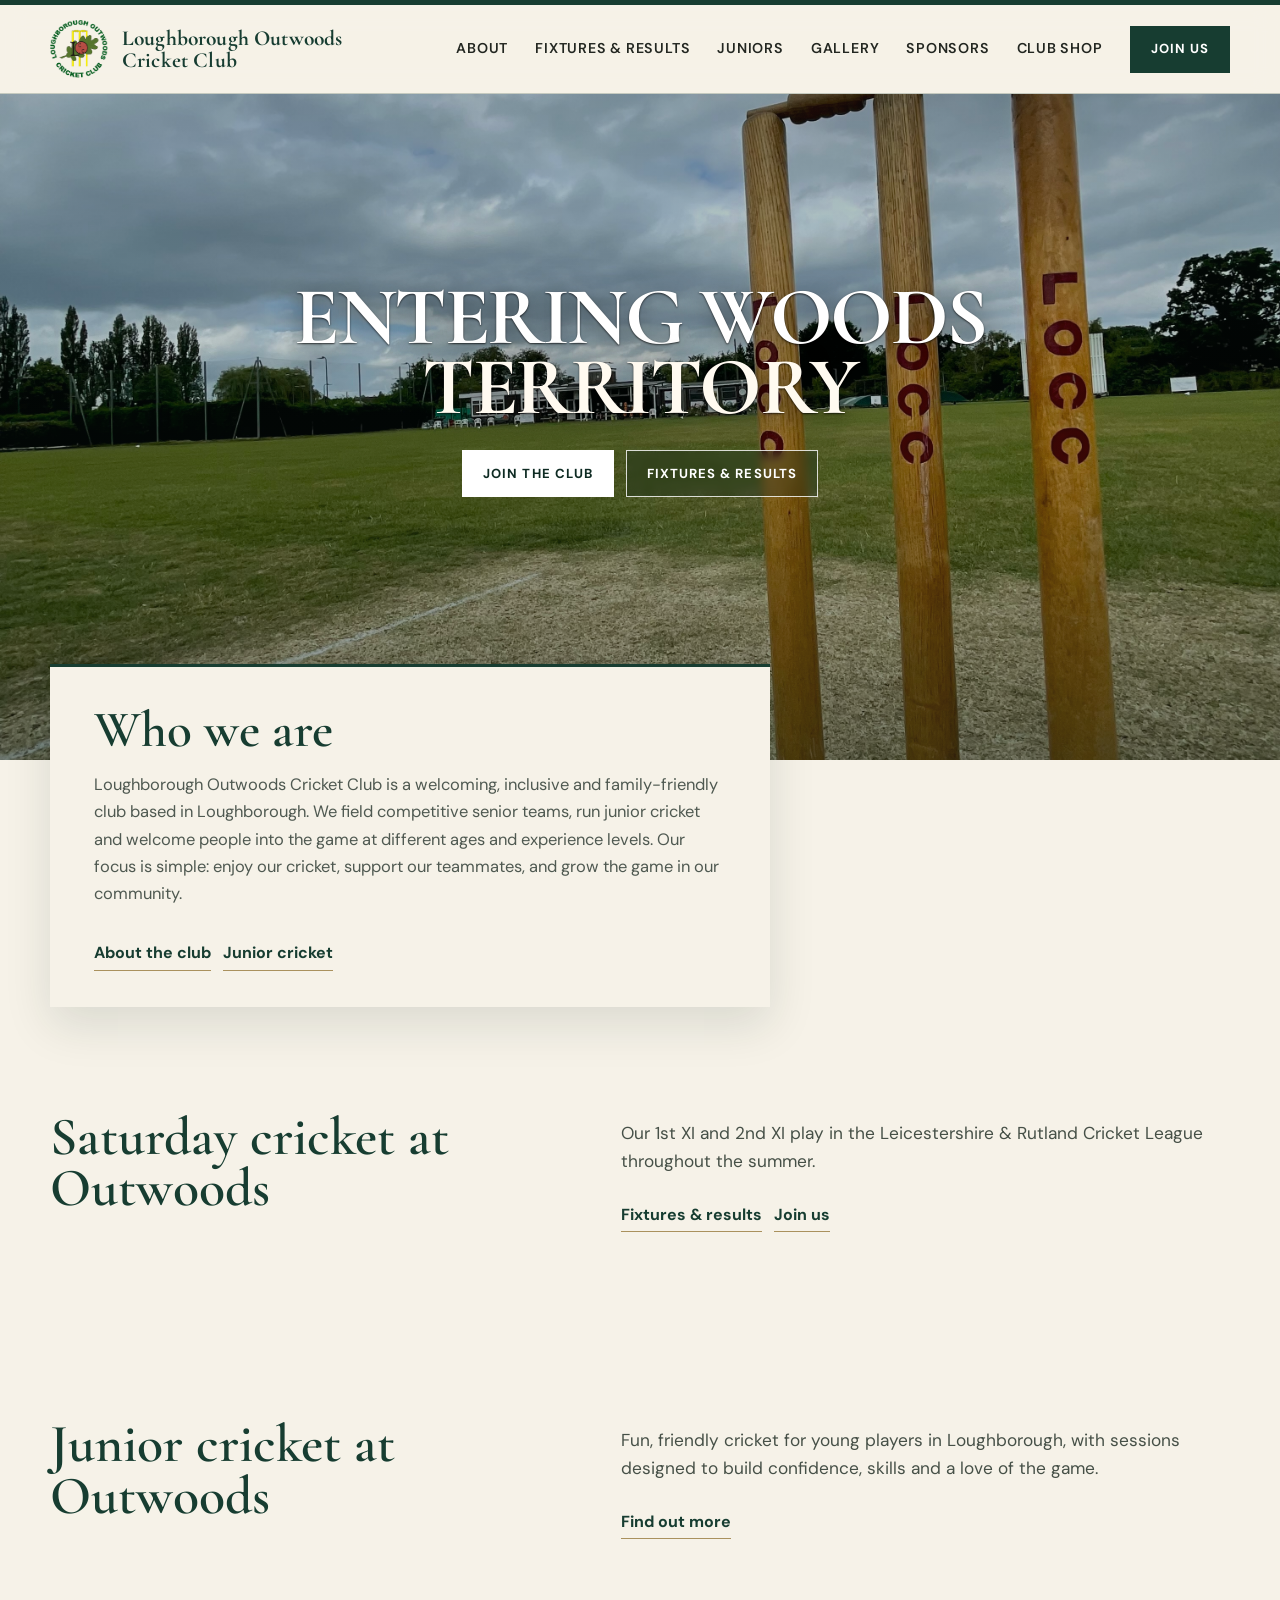
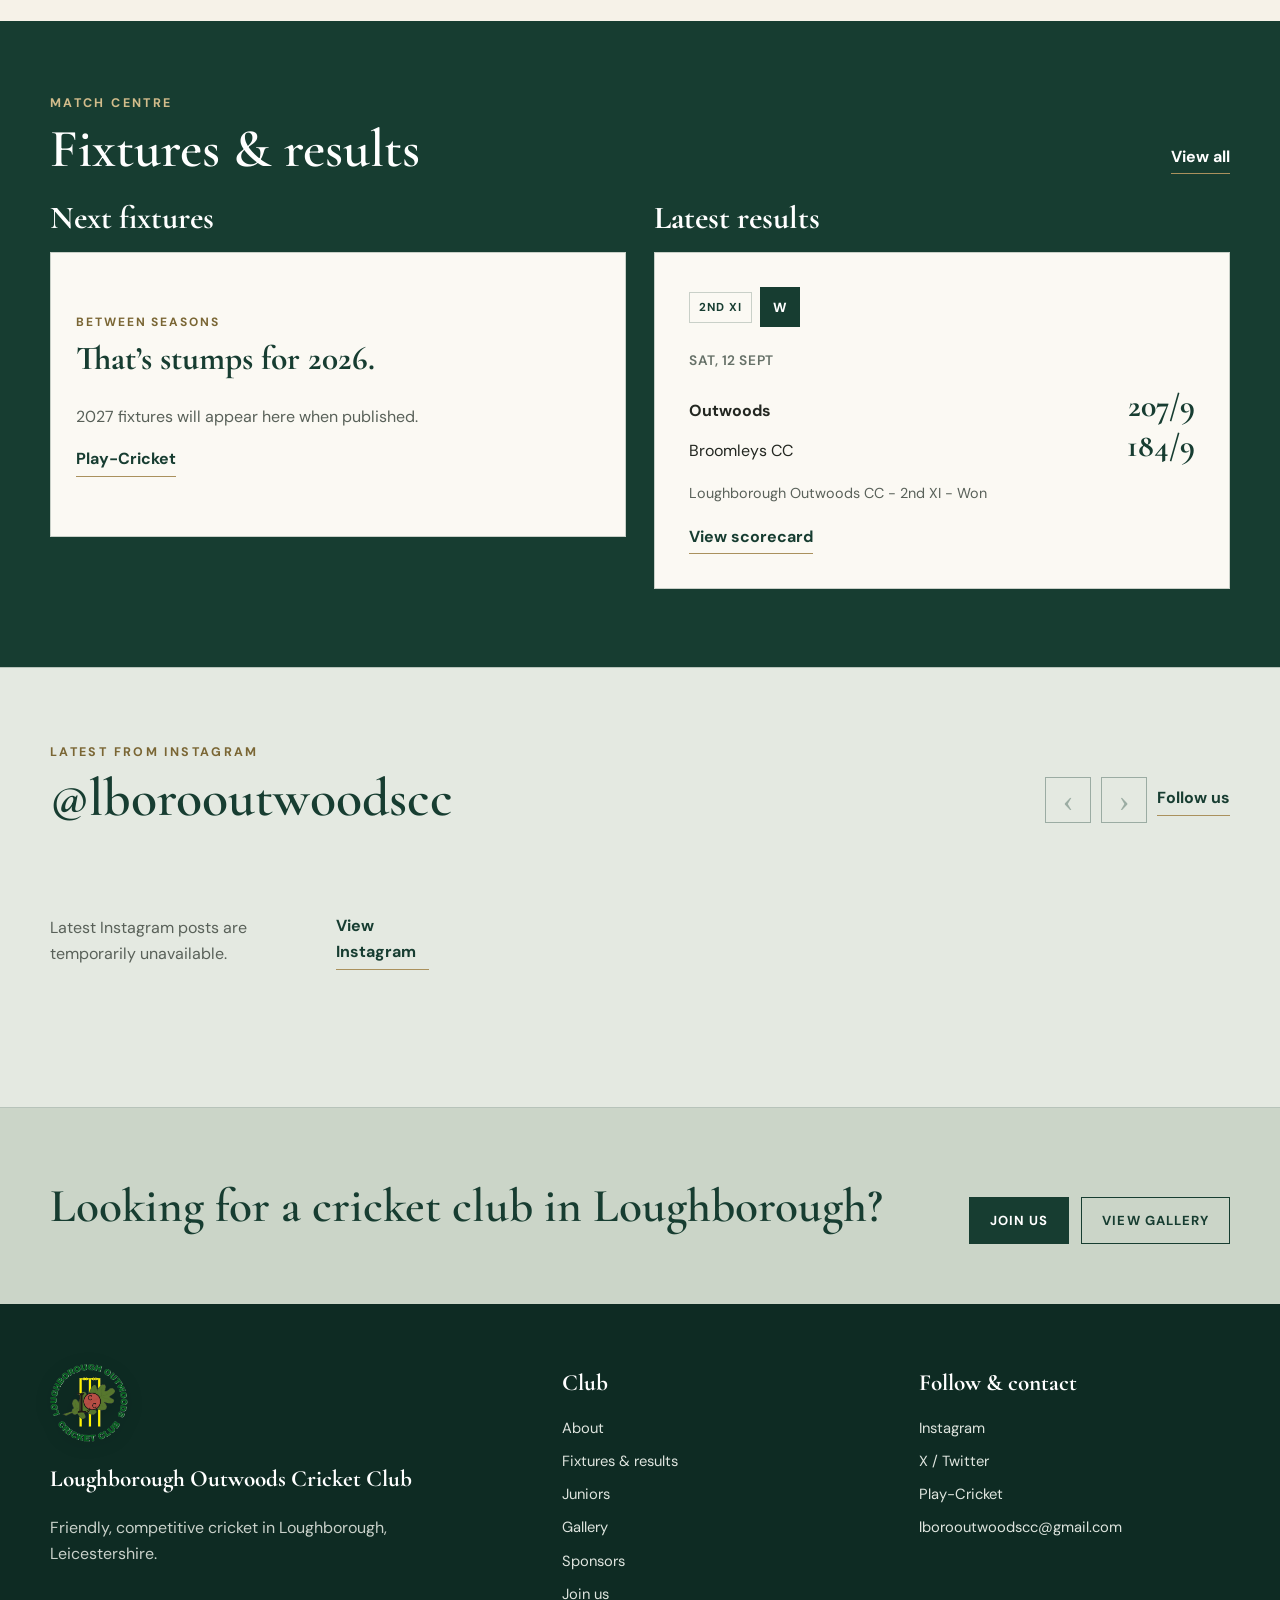
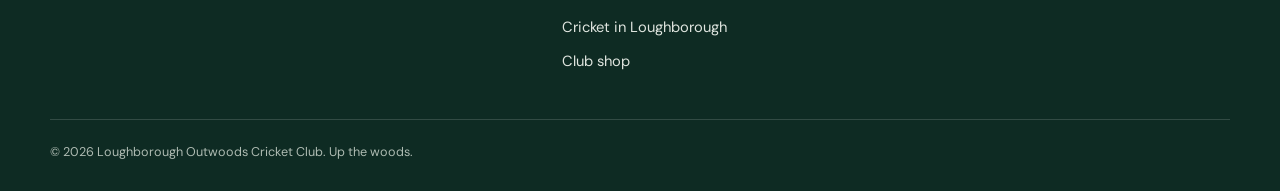
==== commit 433a01f6: "Polish family-friendly homepage wording" ====
--- a/index.html
+++ b/index.html
@@ -33,7 +33,7 @@
 <header class="site-header"><div class="wrap nav"><a class="brand" href="/" aria-label="Loughborough Outwoods Cricket Club home"><span class="brand-mark">LOCC</span><span class="brand-name">Loughborough Outwoods<br>Cricket Club</span></a><button class="menu-btn" aria-expanded="false" aria-label="Open navigation">Menu</button><nav class="nav-links" aria-label="Main navigation"><a href="/about.html">About</a><a href="/fixtures-results/">Fixtures &amp; results</a><a href="/juniors/">Juniors</a><a href="/gallery.html">Gallery</a><a href="/sponsors.html">Sponsors</a><a href="https://iconsports.co.uk/my-club-zone/my-club-zone-cricket/loughborough-outwoods-cc-teamwear" target="_blank" rel="noreferrer">Club shop</a><a href="/join.html" class="btn">Join us</a></nav></div></header>
 <main id="main">
   <section class="home-hero" aria-label="Loughborough Outwoods Cricket Club home ground"><div class="home-hero-media"><img src="/assets/images/hero/Hero.jpg" alt="Loughborough Outwoods Cricket Club ground and Outwoods stumps" fetchpriority="high" decoding="async" /></div><div class="wrap home-hero-inner"><h1 class="home-title"><span>Entering Woods</span><span class="woods-line">Territory</span></h1><div class="home-hero-actions"><a class="btn" href="/join.html">Join the club</a><a class="btn light" href="/fixtures-results/">Fixtures &amp; results</a></div></div></section>
-  <div class="home-about-wrap"><div class="home-about"><h2>Who we are</h2><p>Loughborough Outwoods Cricket Club is a friendly, inclusive and family-friendly club based in Loughborough. We field competitive senior teams, run junior cricket and welcome people into the game at different ages and experience levels. Our focus is simple: enjoy our cricket, support our teammates, and grow the game in our community.</p><div class="hero-actions"><a class="text-link" href="/about.html">About the club</a><a class="text-link" href="/juniors/">Junior cricket</a></div></div></div>
+  <div class="home-about-wrap"><div class="home-about"><h2>Who we are</h2><p>Loughborough Outwoods Cricket Club is a welcoming, inclusive and family-friendly club based in Loughborough. We field competitive senior teams, run junior cricket and welcome people into the game at different ages and experience levels. Our focus is simple: enjoy our cricket, support our teammates, and grow the game in our community.</p><div class="hero-actions"><a class="text-link" href="/about.html">About the club</a><a class="text-link" href="/juniors/">Junior cricket</a></div></div></div>
   <section class="home-intro"><div class="wrap home-intro-grid"><div class="home-copy"><h2>Saturday cricket at Outwoods</h2></div><div class="home-intro-detail"><p class="lead">Our 1st XI and 2nd XI play in the Leicestershire &amp; Rutland Cricket League throughout the summer.</p><div class="hero-actions"><a class="text-link" href="/fixtures-results/">Fixtures &amp; results</a><a class="text-link" href="/join.html">Join us</a></div></div></div></section>
   <section class="home-intro"><div class="wrap home-intro-grid"><div class="home-copy"><h2>Junior cricket at Outwoods</h2></div><div class="home-intro-detail"><p class="lead">Fun, friendly cricket for young players in Loughborough, with sessions designed to build confidence, skills and a love of the game.</p><div class="hero-actions"><a class="text-link" href="/juniors/">Find out more</a></div></div></div></section>
   <section class="home-cricket" data-cricket-home aria-labelledby="home-cricket-title"><div class="wrap"><div class="home-section-head"><div><span class="kicker">Match centre</span><h2 id="home-cricket-title">Fixtures &amp; results</h2></div><a class="text-link" href="/fixtures-results/">View all</a></div><div class="home-rounds" data-home-match-grid><div class="cricket-loading">Loading fixtures and results…</div></div></div></section>
